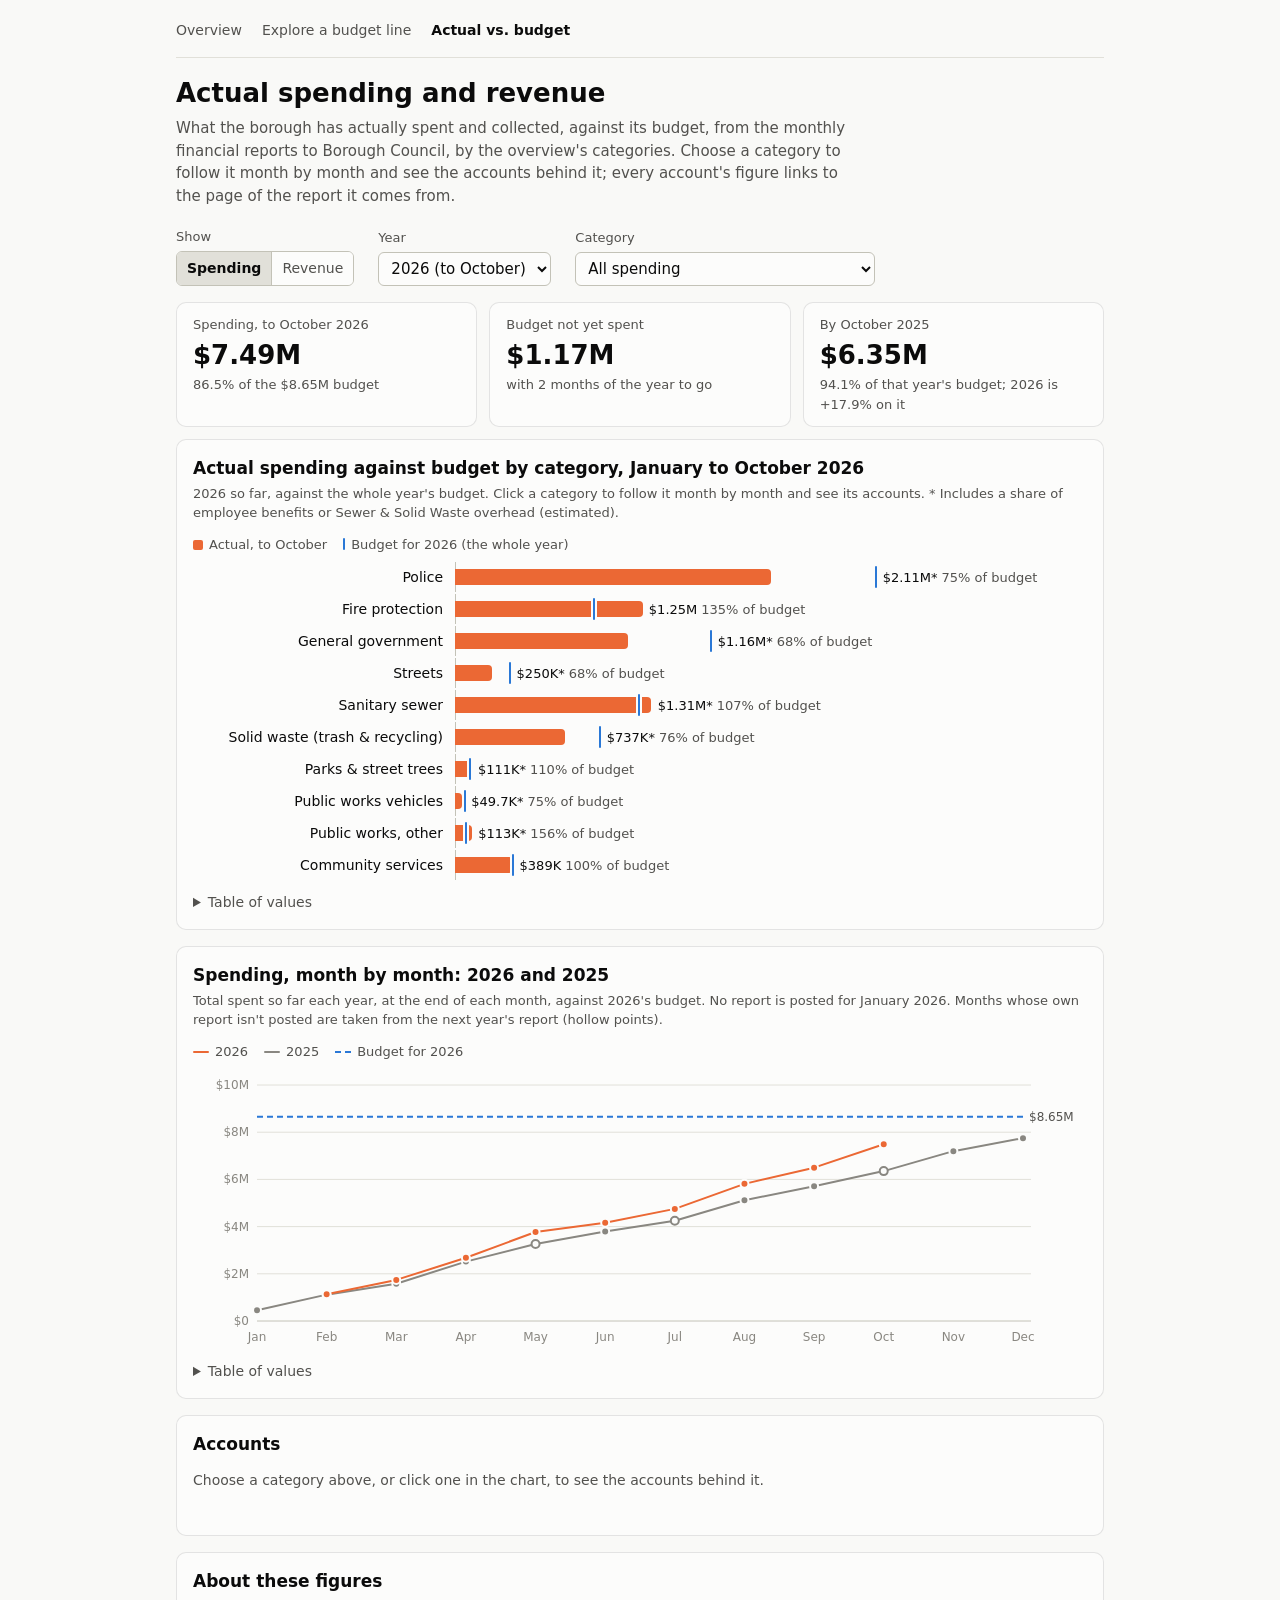
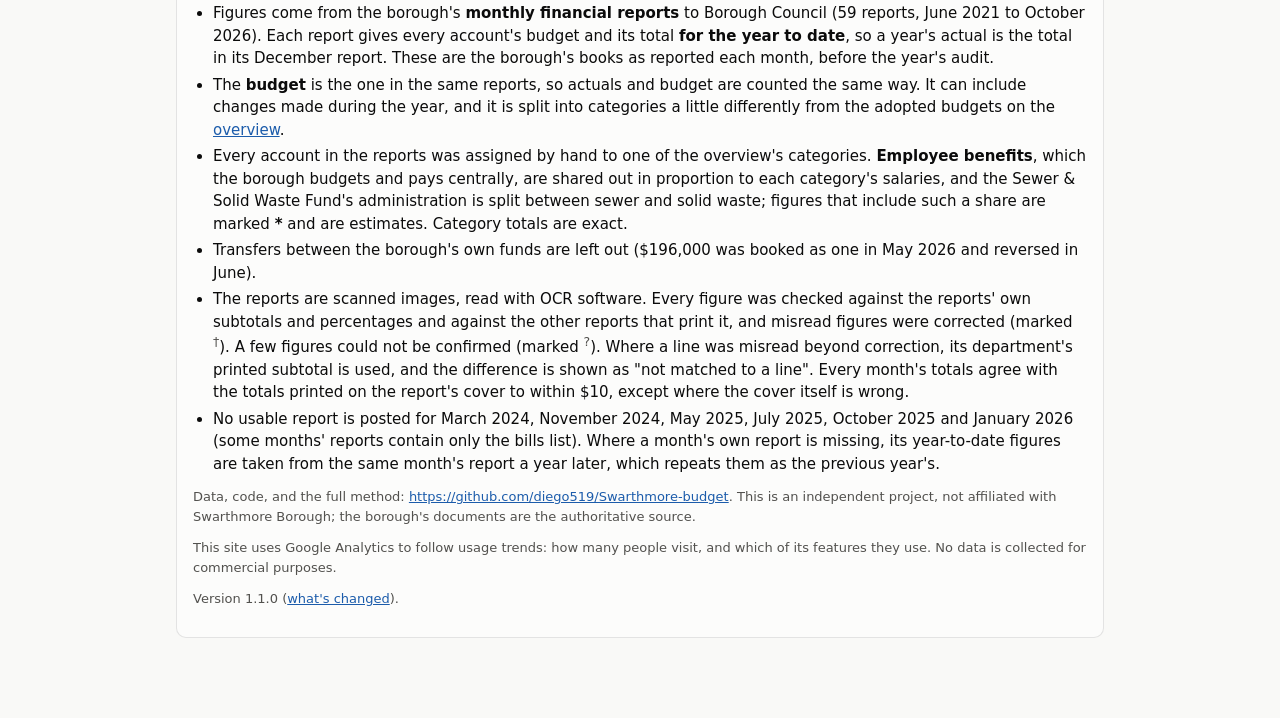
==== docs/actuals.html @ d093148f "Add the Actual vs. budget page and monthly actuals in the explorer - New page, docs/actuals.html: ac" ====
<!doctype html>
<html lang="en">
<head>
<meta charset="utf-8">
<meta name="viewport" content="width=device-width, initial-scale=1">
<title>Actual vs. budget · Swarthmore Borough budget</title>
<meta name="description" content="What Swarthmore Borough actually spent and collected against its budget, month by month, from its monthly financial reports.">
<!-- Generated by scripts/build_site.py; edit scripts/templates/ and rebuild. -->
<script>
if (location.protocol === "https:") {
  window.dataLayer = window.dataLayer || [];
  window.gtag = function () { dataLayer.push(arguments); };
  gtag("js", new Date());
  gtag("config", "G-597GBN3XND");
  const tag = document.createElement("script");
  tag.async = true;
  tag.src = "https://www.googletagmanager.com/gtag/js?id=G-597GBN3XND";
  document.head.appendChild(tag);
}
</script>
<style>
/* Shared by every page of the site; inlined by scripts/build_site.py. */
:root {
  color-scheme: light;
  --page: #f9f9f7;
  --surface: #fcfcfb;
  --text-1: #0b0b0b;
  --text-2: #52514e;
  --muted: #898781;
  --grid: #e1e0d9;
  --axis: #c3c2b7;
  --border: rgba(11, 11, 11, 0.10);
  /* Categorical slots, in fixed order (validated: adjacent CVD and contrast). */
  --cat-1: #2a78d6;
  --cat-2: #eb6834;
  --cat-3: #1baf7a;
  --cat-4: #eda100;
  --cat-5: #e87ba4;
  --cat-6: #008300;
  --series-1: var(--cat-1);  /* budget; increases */
  --series-2: var(--cat-2);  /* actual, from the monthly reports */
  --series-3: var(--cat-3);  /* the borough's estimated actual */
  --negative: #e34948;       /* decreases */
  --link: #1c5cab;
  --font: system-ui, -apple-system, "Segoe UI", sans-serif;
}
@media (prefers-color-scheme: dark) {
  :root {
    color-scheme: dark;
    --page: #0d0d0d;
    --surface: #1a1a19;
    --text-1: #f0efec;
    --text-2: #c3c2b7;
    --muted: #898781;
    --grid: #2c2c2a;
    --axis: #383835;
    --border: rgba(255, 255, 255, 0.10);
    --cat-1: #3987e5;
    --cat-2: #d95926;
    --cat-3: #199e70;
    --cat-4: #c98500;
    --cat-5: #d55181;
    --cat-6: #0ca30c;
    --negative: #e66767;
    --link: #86b6ef;
  }
}
* { box-sizing: border-box; }
[hidden] { display: none !important; }
body { margin: 0; background: var(--page); color: var(--text-1); font: 15px/1.5 var(--font); }
main { max-width: 960px; margin: 0 auto; padding: 16px 16px 64px; }
h1 { font-size: 26px; font-weight: 600; margin: 0 0 4px; }
h2 { font-size: 17px; font-weight: 600; margin: 0; }
p { margin: 0 0 12px; }
a { color: var(--link); }
.lede { color: var(--text-2); max-width: 680px; }
.small { font-size: 13px; color: var(--text-2); }

/* Site navigation */
.site-nav { display: flex; gap: 20px; font-size: 14px; padding: 4px 0 16px; border-bottom: 1px solid var(--grid); margin-bottom: 16px; }
.site-nav a { color: var(--text-2); text-decoration: none; }
.site-nav a:hover { color: var(--text-1); }
.site-nav a[aria-current="page"] { color: var(--text-1); font-weight: 600; }

/* Controls: one row above everything they scope. */
.controls { display: flex; flex-wrap: wrap; gap: 12px 24px; align-items: end; margin: 20px 0 16px; }
.control { display: flex; flex-direction: column; gap: 4px; }
.control > .label { font-size: 13px; color: var(--text-2); }
.control .inline { display: flex; gap: 8px; align-items: center; font-size: 14px; color: var(--text-2); }
select { font: inherit; color: var(--text-1); background: var(--surface); border: 1px solid var(--axis);
         border-radius: 6px; padding: 6px 8px; max-width: 100%; }
select.wide { min-width: 300px; }
.segmented { display: inline-flex; border: 1px solid var(--axis); border-radius: 6px; overflow: hidden; }
.segmented button { font: inherit; font-size: 14px; color: var(--text-2); background: var(--surface);
                    border: 0; padding: 6px 10px; cursor: pointer; }
.segmented button + button { border-left: 1px solid var(--axis); }
.segmented button[aria-pressed="true"] { color: var(--text-1); background: var(--grid); font-weight: 600; }
.segmented button:disabled { color: var(--muted); cursor: not-allowed; }
button:focus-visible, select:focus-visible, svg:focus-visible, a:focus-visible, summary:focus-visible,
[tabindex]:focus-visible { outline: 2px solid var(--series-1); outline-offset: 2px; }

.card { background: var(--surface); border: 1px solid var(--border); border-radius: 10px; padding: 16px; margin-bottom: 16px; }
.card-head { margin-bottom: 12px; }
.card-head .sub { font-size: 13px; color: var(--text-2); margin-top: 2px; }

/* Stat tiles */
.tiles { display: grid; grid-template-columns: repeat(auto-fit, minmax(190px, 1fr)); gap: 12px; margin-bottom: 12px; }
.tile { background: var(--surface); border: 1px solid var(--border); border-radius: 10px; padding: 12px 16px; }
.tile .label { font-size: 13px; color: var(--text-2); }
.tile .value { font-size: 26px; font-weight: 600; margin-top: 2px; }
.tile .delta { font-size: 13px; color: var(--text-2); }

/* Charts */
figure { margin: 0; position: relative; }
figcaption { display: flex; flex-wrap: wrap; justify-content: space-between; gap: 4px 16px; margin-bottom: 8px; }
.legend { display: flex; flex-wrap: wrap; gap: 4px 16px; font-size: 13px; color: var(--text-2); align-items: center; }
.legend a { color: inherit; text-decoration: none; }
.legend a:hover { color: var(--text-1); text-decoration: underline; }
.legend .key { display: inline-block; width: 16px; height: 2px; border-radius: 1px; vertical-align: middle; margin-right: 6px; }
.legend .swatch { display: inline-block; width: 10px; height: 10px; border-radius: 2px; vertical-align: -1px; margin-right: 6px; }
.plot { width: 100%; }
svg { display: block; overflow: visible; }
svg text { font: 12px var(--font); fill: var(--muted); font-variant-numeric: tabular-nums; }
svg .label-strong { fill: var(--text-1); font-weight: 600; }
svg .label-2 { fill: var(--text-2); }
.tooltip { position: absolute; pointer-events: none; background: var(--surface); color: var(--text-1);
           border: 1px solid var(--border); border-radius: 8px; padding: 8px 10px; font-size: 13px;
           box-shadow: 0 4px 16px rgba(0, 0, 0, 0.12); min-width: 180px; max-width: 300px; z-index: 2; }
.tooltip[hidden] { display: none; }
.tooltip .tt-title { color: var(--text-2); margin-bottom: 4px; }
.tooltip .tt-row { display: flex; align-items: baseline; gap: 6px; }
.tooltip .tt-row strong { font-weight: 600; font-variant-numeric: tabular-nums; }
.tooltip .tt-row span.name { color: var(--text-2); }
.tooltip .key { display: inline-block; width: 12px; height: 2px; border-radius: 1px; flex: none; position: relative; top: -3px; }
.tooltip .tt-note { color: var(--text-2); font-size: 12px; margin-top: 4px; }
.tooltip .tt-total { border-top: 1px solid var(--grid); margin-top: 4px; padding-top: 4px; }

/* Ranked horizontal bars (HTML) */
.bars { display: grid; grid-template-columns: minmax(120px, 250px) 1fr; gap: 2px 12px; align-items: center; position: relative; }
.bars .name { font-size: 14px; text-align: right; overflow: hidden; text-overflow: ellipsis; white-space: nowrap; }
.bars .name a { color: var(--text-1); text-decoration: none; }
.bars .name a:hover { text-decoration: underline; }
.bars .track { position: relative; height: 30px; border-radius: 4px; }
.bars .track:hover, .bars .track:focus-visible { background: var(--grid); }
.bars .zero { position: absolute; top: 0; bottom: 0; width: 1px; background: var(--axis); }
.bars .bar { position: absolute; top: 7px; height: 16px; }
.bars .bar.up { background: var(--series-1); border-radius: 0 4px 4px 0; }
.bars .bar.down { background: var(--negative); border-radius: 4px 0 0 4px; }
.bars .val { position: absolute; top: 6px; font-size: 13px; white-space: nowrap; color: var(--text-1); font-variant-numeric: tabular-nums; }
.bars .val .pct { color: var(--text-2); margin-left: 4px; }
.bars .total-name { font-weight: 600; }
.bars .rule { grid-column: 1 / -1; border-top: 1px solid var(--grid); margin: 4px 0; }
@media (max-width: 600px) { .bars { grid-template-columns: minmax(90px, 38%) 1fr; gap: 2px 8px; } .bars .name { font-size: 13px; } }

/* Tables */
details { margin-top: 12px; }
summary { cursor: pointer; color: var(--text-2); font-size: 14px; }
.table-wrap { overflow-x: auto; }
table { border-collapse: collapse; width: 100%; margin-top: 8px; font-size: 14px; }
th, td { padding: 6px 8px; border-bottom: 1px solid var(--grid); text-align: right; white-space: nowrap; }
th:first-child, td:first-child { text-align: left; }
th { font-weight: 600; color: var(--text-2); font-size: 13px; }
td { font-variant-numeric: tabular-nums; }
td a { color: inherit; text-decoration: underline dotted var(--muted); text-underline-offset: 3px; }
td a:hover { color: var(--link); }
tr.total td { font-weight: 600; }
sup { color: var(--text-2); }
.footnotes { font-size: 13px; color: var(--text-2); margin-top: 8px; }
.footnotes p { margin: 0 0 4px; }

.about h2 { margin-bottom: 8px; }
.about ul { padding-left: 20px; margin: 0 0 12px; }
.about li { margin-bottom: 4px; }

.bars .bar.actual { background: var(--series-2); border-radius: 0 4px 4px 0; }
.bars .budget-mark { position: absolute; top: 4px; height: 22px; width: 2px; margin-left: -1px; border-radius: 1px; background: var(--series-1); box-shadow: 0 0 0 2px var(--surface); }
.bars .name a.selected { font-weight: 600; }
.bars .track.selected { background: var(--grid); }
.legend .tick { display: inline-block; width: 2px; height: 12px; border-radius: 1px; vertical-align: -1px; margin-right: 6px; background: var(--series-1); }
.legend .dash { display: inline-block; width: 16px; height: 0; border-top: 2px dashed var(--series-1); vertical-align: middle; margin-right: 6px; }
td .ledger { color: var(--muted); font-size: 12px; margin-left: 6px; }
td.wrap { white-space: normal; }
.prompt { color: var(--text-2); font-size: 14px; }
</style>
</head>
<body>
<main>
  <nav class="site-nav" aria-label="Pages">
    <a href="index.html" data-keep-dollars>Overview</a>
    <a href="explorer.html" data-keep-dollars>Explore a budget line</a>
    <a href="actuals.html" aria-current="page">Actual vs. budget</a>
  </nav>
  <header>
    <h1>Actual spending and revenue</h1>
    <p class="lede">What the borough has actually spent and collected, against its budget, from the monthly financial
      reports to Borough Council, by the overview's categories. Choose a category to follow it month by month and see
      the accounts behind it; every account's figure links to the page of the report it comes from.</p>
  </header>

  <div class="controls" role="group" aria-label="Page options">
    <div class="control">
      <span class="label" id="view-label">Show</span>
      <div class="segmented" role="group" aria-labelledby="view-label" id="view-toggle">
        <button type="button" data-value="spending">Spending</button>
        <button type="button" data-value="revenue">Revenue</button>
      </div>
    </div>
    <label class="control">
      <span class="label">Year</span>
      <select id="year-select"></select>
    </label>
    <label class="control">
      <span class="label">Category</span>
      <select id="category-select" class="wide"></select>
    </label>
  </div>

  <section class="tiles" id="tiles" aria-live="polite"></section>

  <section class="card">
    <div class="card-head">
      <h2 id="cat-title"></h2>
      <div class="sub" id="cat-sub"></div>
    </div>
    <figure id="category-chart">
      <figcaption>
        <span class="legend">
          <span><span class="swatch" style="background: var(--series-2)"></span><span id="actual-legend">Actual</span></span>
          <span><span class="tick"></span><span id="budget-legend">Budget</span></span>
        </span>
      </figcaption>
      <div class="bars" id="cat-bars"></div>
      <div class="tooltip" hidden></div>
    </figure>
    <details>
      <summary>Table of values</summary>
      <div class="table-wrap"><table id="category-table"></table></div>
      <div class="footnotes" id="category-notes"></div>
    </details>
  </section>

  <section class="card">
    <div class="card-head">
      <h2 id="pace-title"></h2>
      <div class="sub" id="pace-sub"></div>
    </div>
    <figure id="pace-chart">
      <figcaption>
        <span class="legend" id="pace-legend"></span>
      </figcaption>
      <div class="plot"></div>
      <div class="tooltip" hidden></div>
    </figure>
    <details>
      <summary>Table of values</summary>
      <div class="table-wrap"><table id="pace-table"></table></div>
    </details>
  </section>

  <section class="card">
    <div class="card-head">
      <h2 id="acct-title"></h2>
      <div class="sub" id="acct-sub"></div>
    </div>
    <p class="prompt" id="acct-prompt" hidden>Choose a category above, or click one in the chart, to see the accounts
      behind it.</p>
    <div class="table-wrap"><table id="accounts-table"></table></div>
    <div class="footnotes" id="acct-notes"></div>
  </section>

  <section class="card about">
    <h2>About these figures</h2>
    <ul>
      <li>Figures come from the borough's <strong>monthly financial reports</strong> to Borough Council (59 reports, June 2021 to October 2026).
        Each report gives every account's budget and its total <strong>for the year to date</strong>, so a year's
        actual is the total in its December report. These are the borough's books as reported each month, before the
        year's audit.</li>
      <li>The <strong>budget</strong> is the one in the same reports, so actuals and budget are counted the same way. It
        can include changes made during the year, and it is split into categories a little differently from the adopted
        budgets on the <a href="index.html" data-keep-dollars>overview</a>.</li>
      <li>Every account in the reports was assigned by hand to one of the overview's categories. <strong>Employee
        benefits</strong>, which the borough budgets and pays centrally, are shared out in proportion to each category's
        salaries, and the Sewer &amp; Solid Waste Fund's administration is split between sewer and solid waste; figures
        that include such a share are marked <strong>*</strong> and are estimates. Category totals are exact.</li>
      <li>Transfers between the borough's own funds are left out ($196,000 was booked as one in May 2026 and reversed
        in June).</li>
      <li>The reports are scanned images, read with OCR software. Every figure was checked against the reports' own
        subtotals and percentages and against the other reports that print it, and misread figures were corrected
        (marked <sup>†</sup>). A few figures could not be confirmed (marked <sup>?</sup>). Where a line was misread
        beyond correction, its department's printed subtotal is used, and the difference is shown as "not matched to a
        line". Every month's totals agree with the totals printed on the report's cover to within $10, except where the
        cover itself is wrong.</li>
      <li>No usable report is posted for March 2024, November 2024, May 2025, July 2025, October 2025 and January 2026 (some months' reports contain only the bills list). Where a month's own report is missing, its year-to-date figures are taken from the same month's report a year later, which repeats them as the previous year's.</li>
    </ul>
    <p class="small">Data, code, and the full method: <a href="https://github.com/diego519/Swarthmore-budget">https://github.com/diego519/Swarthmore-budget</a>. This is an independent
      project, not affiliated with Swarthmore Borough; the borough's documents are the authoritative source.</p>
    <p class="small">This site uses Google Analytics to follow usage trends: how many people visit, and which of its features they use. No data is collected for commercial purposes.</p>
    <p class="small">Version 1.1.0 (<a href="https://github.com/diego519/Swarthmore-budget/blob/main/CHANGELOG.md">what's changed</a>).</p>
  </section>
</main>

<script id="budget-data" type="application/json">{"cpi":{"index":{"2016":240.007,"2017":245.12,"2018":251.107,"2019":255.657,"2020":258.811,"2021":270.97,"2022":292.655,"2023":304.702,"2024":313.689,"2025":321.943,"2026":332.769},"latest_month":10,"partial":{"2025":11,"2026":10},"ref_year":2026,"series":"CUUR0000SA0","unpublished":[{"month":10,"note":"Data unavailable due to the 2025 lapse in appropriations","year":2025}]},"docs":{"2081":{"title":"2022-05 Monthly Financial Report","url":"https://www.swarthmorepa.org/DocumentCenter/View/2081"},"2096":{"title":"2022-06 Monthly Financial Report","url":"https://www.swarthmorepa.org/DocumentCenter/View/2096"},"2133":{"title":"2021-06 Monthly Financial Report","url":"https://www.swarthmorepa.org/DocumentCenter/View/2133"},"2134":{"title":"2021-07 Monthly Financial Report","url":"https://www.swarthmorepa.org/DocumentCenter/View/2134"},"2135":{"title":"2021-08 Monthly Financial Report","url":"https://www.swarthmorepa.org/DocumentCenter/View/2135"},"2136":{"title":"2021-09 Monthly Financial Report","url":"https://www.swarthmorepa.org/DocumentCenter/View/2136"},"2137":{"title":"2021-10 Monthly Financial Report","url":"https://www.swarthmorepa.org/DocumentCenter/View/2137"},"2138":{"title":"2021-11 Monthly Financial Report","url":"https://www.swarthmorepa.org/DocumentCenter/View/2138"},"2139":{"title":"2021-12 Monthly Financial Report","url":"https://www.swarthmorepa.org/DocumentCenter/View/2139"},"2140":{"title":"2022-01 Monthly Financial Report","url":"https://www.swarthmorepa.org/DocumentCenter/View/2140"},"2141":{"title":"2022-02 Monthly Financial Report","url":"https://www.swarthmorepa.org/DocumentCenter/View/2141"},"2142":{"title":"2022-03 Monthly Financial Report","url":"https://www.swarthmorepa.org/DocumentCenter/View/2142"},"2143":{"title":"2022-04 Monthly Financial Report","url":"https://www.swarthmorepa.org/DocumentCenter/View/2143"},"2151":{"title":"2022-07 Monthly Financial Report","url":"https://www.swarthmorepa.org/DocumentCenter/View/2151"},"2195":{"title":"2022-08 Monthly Financial Report","url":"https://www.swarthmorepa.org/DocumentCenter/View/2195"},"2226":{"title":"2022-09 Monthly Financial Report","url":"https://www.swarthmorepa.org/DocumentCenter/View/2226"},"2245":{"title":"2022-10 Monthly Financial Report","url":"https://www.swarthmorepa.org/DocumentCenter/View/2245"},"2262":{"title":"2022-11 Monthly Financial Report","url":"https://www.swarthmorepa.org/DocumentCenter/View/2262"},"2364":{"title":"2022-12 Monthly Financial Report","url":"https://www.swarthmorepa.org/DocumentCenter/View/2364"},"2398":{"title":"2023-01 Monthly Financial Report","url":"https://www.swarthmorepa.org/DocumentCenter/View/2398"},"2423":{"title":"2023-02 Monthly Financial Report","url":"https://www.swarthmorepa.org/DocumentCenter/View/2423"},"2468":{"title":"2023-03 Monthly Financial Report","url":"https://www.swarthmorepa.org/DocumentCenter/View/2468"},"2492":{"title":"2023-04 Monthly Financial Report","url":"https://www.swarthmorepa.org/DocumentCenter/View/2492"},"2514":{"title":"2023-05 Monthly Financial Report","url":"https://www.swarthmorepa.org/DocumentCenter/View/2514"},"2529":{"title":"2023-06 Monthly Financial Report","url":"https://www.swarthmorepa.org/DocumentCenter/View/2529"},"2542":{"title":"2023-07 Monthly Financial Report","url":"https://www.swarthmorepa.org/DocumentCenter/View/2542"},"2591":{"title":"2023-08 Monthly Financial Report","url":"https://www.swarthmorepa.org/DocumentCenter/View/2591"},"2629":{"title":"2023-09 Monthly Financial Report","url":"https://www.swarthmorepa.org/DocumentCenter/View/2629"},"2642":{"title":"2023-10 Monthly Financial Report","url":"https://www.swarthmorepa.org/DocumentCenter/View/2642"},"2671":{"title":"2023-11 Monthly Financial Report","url":"https://www.swarthmorepa.org/DocumentCenter/View/2671"},"2738":{"title":"2023-12 Monthly Financial Report","url":"https://www.swarthmorepa.org/DocumentCenter/View/2738"},"2779":{"title":"2024-01 Monthly Financial Report","url":"https://www.swarthmorepa.org/DocumentCenter/View/2779"},"2816":{"title":"2024-02 Monthly Financial Report","url":"https://www.swarthmorepa.org/DocumentCenter/View/2816"},"2852":{"title":"2024-04 Monthly Financial Report","url":"https://www.swarthmorepa.org/DocumentCenter/View/2852"},"2872":{"title":"2024-05 Monthly Financial Report","url":"https://www.swarthmorepa.org/DocumentCenter/View/2872"},"2911":{"title":"2024-06 Monthly Financial Report","url":"https://www.swarthmorepa.org/DocumentCenter/View/2911"},"2926":{"title":"2024-07 Monthly Financial Report","url":"https://www.swarthmorepa.org/DocumentCenter/View/2926"},"2960":{"title":"2024-08 Monthly Financial Report","url":"https://www.swarthmorepa.org/DocumentCenter/View/2960"},"2990":{"title":"2024-09 Monthly Financial Report","url":"https://www.swarthmorepa.org/DocumentCenter/View/2990"},"3011":{"title":"2024-10 Monthly Financial Report","url":"https://www.swarthmorepa.org/DocumentCenter/View/3011"},"3114":{"title":"2024-12 Monthly Financial Report","url":"https://www.swarthmorepa.org/DocumentCenter/View/3114"},"3155":{"title":"2025-02 Monthly Financial Report","url":"https://www.swarthmorepa.org/DocumentCenter/View/3155"},"3206":{"title":"2025-01 Monthly Financial Report","url":"https://www.swarthmorepa.org/DocumentCenter/View/3206"},"3224":{"title":"2025-03 Monthly Financial Report","url":"https://www.swarthmorepa.org/DocumentCenter/View/3224"},"3239":{"title":"2025-04 Monthly Financial Report","url":"https://www.swarthmorepa.org/DocumentCenter/View/3239"},"3304":{"title":"2025-06 Monthly Financial Report","url":"https://www.swarthmorepa.org/DocumentCenter/View/3304"},"3343":{"title":"2025-08 Monthly Financial Report","url":"https://www.swarthmorepa.org/DocumentCenter/View/3343"},"3378":{"title":"2025-09 Monthly Financial Report","url":"https://www.swarthmorepa.org/DocumentCenter/View/3378"},"3442":{"title":"2025-11 Monthly Financial Report","url":"https://www.swarthmorepa.org/DocumentCenter/View/3442"},"3522":{"title":"2025-12 Monthly Financial Report","url":"https://www.swarthmorepa.org/DocumentCenter/View/3522"},"3610":{"title":"2026-02 Monthly Financial Report","url":"https://www.swarthmorepa.org/DocumentCenter/View/3610"},"3638":{"title":"2026-03 Monthly Financial Report","url":"https://www.swarthmorepa.org/DocumentCenter/View/3638"},"3651":{"title":"2026-04 Monthly Financial Report","url":"https://www.swarthmorepa.org/DocumentCenter/View/3651"},"3666":{"title":"2026-05 Monthly Financial Report","url":"https://www.swarthmorepa.org/DocumentCenter/View/3666"},"3718":{"title":"2026-06 Monthly Financial Report","url":"https://www.swarthmorepa.org/DocumentCenter/View/3718"},"3719":{"title":"2026-07 Monthly Financial Report","url":"https://www.swarthmorepa.org/DocumentCenter/View/3719"},"3744":{"title":"2026-08 Monthly Financial Report","url":"https://www.swarthmorepa.org/DocumentCenter/View/3744"},"3793":{"title":"2026-09 Monthly Financial Report","url":"https://www.swarthmorepa.org/DocumentCenter/View/3793"},"3814":{"title":"2026-10 Monthly Financial Report","url":"https://www.swarthmorepa.org/DocumentCenter/View/3814"}},"items":[],"monthly":{"accounts":{"2021":[["01-400-009","CODE ENFORCEMENT OFFICER","spending","gg",6000.0,390.0,"","2139",5],["01-400-020","ADMINISTRATIVE ASSISTANT","spending","gg",31621.0,32327.33,"","2139",5],["01-400-030","BOOKKEEPER","spending","gg",25671.0,25473.12,"","2139",5],["01-400-060","SALARY OF MANAGER/SECRETARY","spending","gg",82479.0,82694.67,"","2139",5],["01-400-090","OVERTIME","spending","gg",420.0,387.85,"","2139",5],["01-400-100","OFFICE SUPPLIES","spending","gg",2500.0,3588.48,"","2139",5],["01-400-101","POSTAGE","spending","gg",750.0,865.8,"","2139",5],["01-400-200","MEETING VIDEO","spending","gg",11700.0,19094.11,"","2139",5],["01-400-201","PROFESSIONAL DUES","spending","gg",1900.0,1479.0,"","2139",5],["01-400-202","CONFERENCE FEES/CONTINUING ED","spending","gg",500.0,810.0,"","2139",5],["01-400-210","LEGAL ADVERTISING","spending","gg",2000.0,598.5,"","2139",5],["01-400-238","CLOTHING AND UNIFORMS","spending","gg",2100.0,1210.58,"","2139",5],["01-400-280","AUDITING SERVICES","spending","gg",11715.0,11555.25,"","2139",5],["01-400-290","LEGAL SERVICES","spending","gg",21300.0,21300.0,"","2139",5],["01-400-291","SPECIAL LEGAL SERVICES","spending","gg",12000.0,4866.75,"","2139",5],["01-400-300","COMMUNICATION EXPENDITURES","spending","gg",11760.0,9595.7,"","2139",5],["01-400-400","OFFICE EQUIPMENT","spending","gg",3000.0,3848.57,"","2139",5],["01-401-020","SALARY OF TAX COLLECTOR","spending","gg",5109.0,5920.06,"","2139",5],["01-401-040","LOCAL SERVICES TAX EXPENSE","spending","gg",2500.0,3097.33,"","2139",5],["01-401-150","TAX COLLECTOR'S BOND/INS","spending","gg",975.0,998.53,"","2139",5],["01-401-200","GENERAL EXPENSE:TAX COLLECTOR","spending","gg",950.0,1345.7,"","2139",5],["01-402-000","BORO BLDG MAINTENANCE: WAGES","spending","gg",19000.0,27701.85,"","2139",5],["01-402-100","MUNICIPAL BLDG:MATERIALS AND S","spending","gg",4400.0,2981.0,"","2139",5],["01-402-110","MUNICIPAL BLDG:GAS","spending","gg",11600.0,6206.24,"","2139",5],["01-402-120","MUNICIPAL BLDG:ELECTRICITY","spending","gg",19440.0,12414.63,"","2139",5],["01-402-130","MUNICIPAL BLDG:WATER","spending","gg",6000.0,6207.41,"","2139",5],["01-402-400","PROPERTY MAINTENANCE","spending","gg",56000.0,33950.99,"","2139",5],["01-410-010","CHIEF","spending","police",126642.0,124944.91,"","2139",5],["01-410-020","SERGEANT","spending","police",95382.0,93814.4,"","2139",6],["01-410-021","RUTLEDGE BONUS","spending","police",23100.0,23100.0,"","2139",6],["01-410-040","PATROL OFFICER","spending","police",513424.0,574134.96,"","2139",6],["01-410-050","CLERK/CROSSING GUARDS","spending","police",13920.0,18963.86,"","2139",6],["01-410-051","ANIMAL CONTROL","spending","police",3000.0,2893.5,"","2139",6],["01-410-052","CLERK/METER ENFORCEMENT","spending","police",32809.0,33350.89,"","2139",6],["01-410-180","LONGEVITY PAY","spending","police",64693.0,65789.93,"","2139",6],["01-410-181","SHIFT DIFFERENTIAL","spending","police",44908.0,43441.2,"","2139",6],["01-410-182","FESTIVE HOLIDAY PAY","spending","police",25920.0,24268.6,"","2139",6],["01-410-183","OVERTIME","spending","police",110000.0,143013.08,"","2139",6],["01-410-184","OUTSIDE OVERTIME","spending","police",0.0,-1369.73,"","2139",6],["01-410-185","REIMBURSE OUTSIDE OVERTIME","spending","police",0.0,0.0,"","2139",6],["01-410-186","ON CALL TIME","spending","police",1500.0,794.41,"","2139",6],["01-410-188","COMMUNITY EXPENSES","spending","police",650.0,556.08,"","2139",6],["01-410-200","OFFICE MATERIALS AND SUPPLIES","spending","police",5500.0,5370.75,"","2139",6],["01-410-220","GENERAL EXPENDITURES","spending","police",14500.0,14705.58,"","2139",6],["01-410-221","CONTINUING EDUCATION","spending","police",1500.0,1461.85,"","2139",6],["01-410-222","PROF DUES/CONFERENCE FEES","spending","police",1495.0,675.0,"","2139",6],["01-410-230","EDUCATIONAL REIMBURSEMENT","spending","police",5000.0,395.0,"","2139",6],["01-410-238","UNIFORMS","spending","police",11300.0,11128.82,"","2139",6],["01-410-242","AMMUNITION/POLICE SUPPLIES","spending","police",5500.0,5199.46,"","2139",6],["01-410-251","VEHICLE OPERATION EXPENSE","spending","police",22750.0,32975.74,"","2139",6],["01-410-252","PAYMENT TO CAPITAL","spending","police",27000.0,27000.0,"","2139",6],["01-410-320","COMMUNICATIONS EXPENSE","spending","police",16500.0,25810.0,"","2139",6],["01-410-371","METER MAINTENANCE WAGES","spending","police",0.0,0.0,"","2139",6],["01-410-373","HEADQUARTERS EXPENSE","spending","police",1650.0,1744.71,"","2139",6],["01-410-374","SPECIAL LEGAL FEES","spending","police",0.0,3500.0,"","2139",6],["01-411-000","FIRE RELIEF","spending","fire",0.0,0.0,"","2139",6],["01-413-140","HYDRANT RENTAL","spending","fire",25250.0,24515.28,"","2139",6],["01-413-200","CONTRIBUTION TO SF&PA","spending","fire",300000.0,300000.0,"","2139",6],["01-413-471","DEBT PRINCIPAL DVRFA","spending","fire",19760.0,28380.0,"","2139",6],["01-413-472","DEBT INTEREST DVRFA","spending","fire",2894.0,1367.12,"","2139",6],["01-414-100","CODE INSPECTOR","spending","gg",6000.0,6941.06,"","2139",7],["01-414-110","DRAINAGE PLAN REVIEW","spending","gg",6000.0,5090.25,"","2139",7],["01-414-120","CONTRACTED BUILDING INSPECTION","spending","gg",25000.0,23508.1,"","2139",7],["01-414-150","MISCELLANEOUS ENGINEERING","spending","gg",0.0,3765.5,"","2139",7],["01-414-200","EXPENSES FOR ZHB","spending","gg",2000.0,995.0,"","2139",7],["01-414-220","PLANNING AND ZONING/GEN EXPENS","spending","gg",1000.0,880.0,"","2139",7],["01-414-290","ZONING LEGAL SERVICES","spending","gg",5000.0,7320.0,"","2139",7],["01-421-100","HEALTH OFFICER","spending","gg",2000.0,1700.0,"","2139",7],["01-430-120","HIGHWAY DEPT ADMIN DUTIES","spending","pw_other",9000.0,9411.92,"","2139",7],["01-430-121","BEEPER PAY","spending","pw_other",1300.0,1300.0,"","2139",7],["01-430-172","HIGHWAY DEPT VACATION","spending","pw_other",12250.0,13288.8,"","2139",7],["01-430-176","HIGHWAY DEPT PERSONAL/COMP T","spending","pw_other",2000.0,1809.62,"","2139",7],["01-430-177","HIGHWAY DEPT SICK LEAVE","spending","pw_other",9000.0,10364.29,"","2139",7],["01-430-179","HIGHWAY DEPT HOLIDAY","spending","pw_other",6500.0,8493.24,"","2139",7],["01-430-180","HIGHWAY DEPT LONGEVITY","spending","pw_other",7500.0,4892.64,"","2139",7],["01-430-990","AGILITY","spending","pw_other",1000.0,368.03,"","2139",7],["01-431-100","STREET CLEANING WAGES","spending","streets",10000.0,9809.43,"","2139",7],["01-432-100","SNOW REMOVAL WAGES","spending","streets",13000.0,10828.1,"","2139",7],["01-433-110","STREET SIGNS/MARKINGS WAGES","spending","streets",11400.0,12820.33,"","2139",7],["01-434-000","STREET LIGHT POWER","spending","streets",0.0,22409.25,"","2139",7],["01-434-100","STREET LIGHT MAINTENANCE","spending","streets",17500.0,19930.24,"","2139",7],["01-435-100","TOWN CENTER MAINTENANCE WAG","spending","streets",15000.0,14752.56,"","2139",8],["01-435-105","METER MAINT WAGES","spending","streets",9000.0,8072.16,"","2139",8],["01-435-110","METER EXPENSES","spending","streets",3000.0,3548.73,"","2139",8],["01-436-100","STORM SEWERS WAGES","spending","streets",9000.0,8780.99,"","2139",8],["01-437-250","VEHICLE REPAIR","spending","pw_vehicles",0.0,0.0,"","2139",8],["01-438-120","STREET REPAIRS WAGES","spending","streets",5000.0,4290.9,"","2139",8],["01-438-220","STREET REPAIRS","spending","streets",0.0,0.0,"","2139",8],["01-439-000","ANNUAL STREET PAVING CONTRACT","spending","streets",0.0,7029.12,"","2139",8],["01-450-500","SRA:CONTRIBUTION","spending","community",25000.0,25000.0,"","2139",8],["01-450-530","SENIOR SERVICES","spending","community",25000.0,25000.0,"","2139",8],["01-450-540","TOWN CENTER CONTRIBUTION","spending","community",26000.0,26000.0,"","2139",8],["01-454-100","MOWING:WAGES","spending","parks",10000.0,11423.87,"","2139",8],["01-454-110","PARK MAINT:WAGES","spending","parks",14000.0,17064.26,"","2139",8],["01-454-200","PARK MATERIALS AND SUPPLIES","spending","parks",1300.0,1837.94,"","2139",8],["01-454-260","PARK EQUIP MAINT/REPLACEMENT/R","spending","parks",3050.0,1944.31,"","2139",8],["01-454-270","PROFESSIONAL PARK MAINTENANCE","spending","parks",10000.0,9605.5,"","2139",8],["01-455-100","STREET TREES:WAGES","spending","parks",1000.0,6816.5,"","2139",8],["01-455-221","STREET TREE PLANTING","spending","parks",13500.0,14415.0,"","2139",8],["01-455-250","TREE EQIUIP: MAINT AND REPLACE","spending","parks",300.0,0.0,"","2139",8],["01-455-451","STREET TREE MAINTENANCE AND RE","spending","parks",35500.0,43200.5,"","2139",8],["01-456-000","CONT TO SWARTHMORE LIBRARY","spending","community",194700.0,194700.0,"","2139",9],["01-471-000","PRINCIPAL PAYMENT","spending","gg",0.0,0.0,"","2139",9],["01-472-000","INTEREST PAYMENT","spending","gg",0.0,0.0,"","2139",9],["01-480-000","MISCELLANEOUS EXPENDITURES","spending","gg",2500.0,10376.85,"","2139",9],["01-480-100","FINANCE CHARGE","spending","gg",0.0,500.0,"","2139",9],["01-480-200","ZHB/SPECIAL EXCEPTION EXPENSE","spending","gg",0.0,0.0,"","2139",9],["01-480-401","SUBDIVISION/LAND DEVELOPMENT E","spending","gg",0.0,0.0,"","2139",9],["01-486-040","UNEMPLOYMENT INSURANCE","spending","payroll_benefits",5400.0,5347.44,"","2139",9],["01-486-203","PROP/CASUALTY/LIABILITY/AUTO","spending","gg",38700.0,35199.0,"","2139",9],["01-487-000","SOCIAL SECURITY TAXES","spending","payroll_benefits",108080.0,112059.21,"","2139",9],["01-487-020","DISABILITY & LIFE INSURANCE","spending","payroll_benefits",21120.0,17219.88,"","2139",9],["01-487-021","SHORT TERM DISABILITY PAYMENTS","spending","payroll_benefits",0.0,-4947.36,"","2139",9],["01-487-040","HEALTH INSURANCE","spending","payroll_benefits",357475.0,318717.49,"","2139",9],["01-487-070","WORKER'S COMPENSATION","spending","payroll_benefits",63000.0,48639.4,"","2139",9],["01-487-071","WORKERS COMP REIMBURSEMENTS","spending","payroll_benefits",0.0,0.0,"","2139",9],["01-487-156","HSA","spending","payroll_benefits",0.0,0.0,"","2139",9],["01-487-157","POST-RETIREMENT HEALTH BENEFIT","spending","payroll_benefits",49000.0,49000.0,"","2139",9],["01-487-158","CONTR. TO 457(b) PLAN","spending","payroll_benefits",5160.0,4835.7,"","2139",9],["01-492-000","INTERFUND TRANSFERS","spending","interfund",0.0,0.0,"","2139",9],["01-492-001","TFR TO HIGHWAY FUND","spending","interfund",0.0,0.0,"","2139",9],["01-492-280","CONTRIB TO GRANT FUNDING","spending","gg",0.0,0.0,"","2139",9],["01-492-300","CONTRIBUTION TO CAPITAL","spending","gg",0.0,0.0,"","2139",9],["04-400-020","ADMINISTRATIVE ASSISTANT","spending","ssw_overhead",13552.0,13616.0,"","2139",12],["04-400-030","BOOKKEEPER","spending","ssw_overhead",11002.0,10916.93,"","2139",12],["04-400-060","SALARY OF MANAGER/SECRETARY","spending","ssw_overhead",35348.0,34849.25,"","2139",12],["04-400-090","OVERTIME","spending","ssw_overhead",180.0,229.65,"","2139",12],["04-400-280","AUDITING SERVICES","spending","ssw_overhead",4785.0,4719.75,"","2139",12],["04-400-290","LEGAL SERVICES","spending","ssw_overhead",8700.0,8700.0,"","2139",12],["04-401-020","SALARY OF TAX COLLECTOR","spending","ssw_overhead",5109.0,5364.46,"","2139",12],["04-401-150","TAX COLLECTOR'S BOND/INS","spending","ssw_overhead",975.0,998.54,"","2139",12],["04-401-200","GENERAL EXPENSE:TAX COLLECTOR","spending","ssw_overhead",950.0,1345.7,"","2139",12],["04-401-300","BILLING EXPENSES","spending","sewer",2000.0,2005.76,"","2139",12],["04-402-100","BDG MATERIALS & SUPPLIES","spending","pw_other",1100.0,745.27,"","2139",12],["04-402-110","MUNICIPAL BUILDING GAS","spending","pw_other",2900.0,1551.55,"","2139",12],["04-402-120","MUNICIPAL BUILDING ELECTRIC","spending","pw_other",4860.0,3103.68,"","2139",12],["04-402-130","MUNICIPAL BLDG WATER","spending","pw_other",1500.0,1551.86,"","2139",12],["04-421-000","SEWER:BOROUGH CREW WAGES","spending","sewer",11500.0,11516.95,"","2139",12],["04-421-060","BOROUGH CREW RECYCLING:WAGE","spending","solid_waste",8000.0,11637.63,"","2139",12],["04-421-150","RECYCLING COLLECTION","spending","solid_waste",76000.0,75999.96,"","2139",12],["04-421-155","RECYCLING DISPOSAL","spending","solid_waste",47228.0,36366.25,"","2139",12],["04-421-200","SEWER:MATERIAL & SUPPLIES","spending","sewer",500.0,610.77,"","2139",12],["04-421-220","PREV SEWER MAINT & ENGINEERING","spending","sewer",30000.0,36885.34,"","2139",12],["04-421-440","SEWER EQUIP MAINT & REPAIR","spending","sewer",1000.0,1568.95,"","2139",12],["04-422-300","SEWER:PLANT OPERATIONS","spending","sewer",949898.0,946217.0,"","2139",12],["04-425-000","REFUSE COLLECTION","spending","solid_waste",193846.0,193845.96,"","2139",12],["04-425-100","REFUSE DISPOSAL/DCSWA","spending","solid_waste",76500.0,75042.91,"","2139",12],["04-427-100","LEAF COLLECTION WAGES","spending","solid_waste",34000.0,23620.53,"","2139",13],["04-427-110","COMPOST DELIVERY:WAGES","spending","solid_waste",7000.0,6453.91,"","2139",13],["04-427-200","YARD WASTE RECYCLING WAGES","spending","solid_waste",6000.0,3677.27,"","2139",13],["04-427-300","YARD WASTE DISPOSAL","spending","solid_waste",19200.0,6475.0,"","2139",13],["04-427-350","YARD WASTE COLLECTION","spending","solid_waste",36750.0,36750.0,"","2139",13],["04-427-370","COLLECTOR MAINT:WAGES","spending","solid_waste",0.0,0.0,"","2139",13],["04-427-375","COLLECTOR OPERATING EXPENSE","spending","solid_waste",6000.0,3987.55,"","2139",13],["04-427-380","RENTALS","spending","solid_waste",0.0,0.0,"","2139",13],["04-427-381","COMPOSTING EXPENSE","spending","solid_waste",2750.0,6913.68,"","2139",13],["04-427-382","COMPOSTING/SITE MAINT. WAGES","spending","solid_waste",4500.0,4783.9,"","2139",13],["04-430-120","HIGHWAY DEPT ADMIN DUTIES","spending","ssw_overhead",9000.0,9426.19,"","2139",13],["04-430-121","BEEPER PAY","spending","ssw_overhead",1300.0,700.0,"","2139",13],["04-430-172","HIGHWAY DEPT VACATION","spending","ssw_overhead",12250.0,10387.23,"","2139",13],["04-430-176","HIGHWAY DEPT PERSONAL/COMP T","spending","ssw_overhead",2000.0,1444.64,"","2139",13],["04-430-177","HIGHWAY DEPT SICK LEAVE","spending","ssw_overhead",9000.0,7225.94,"","2139",13],["04-430-179","HIGHWAY DEPT HOLIDAY","spending","ssw_overhead",6500.0,5349.64,"","2139",13],["04-430-180","HIGHWAY DEPT LONGEVITY","spending","ssw_overhead",7500.0,4892.64,"","2139",13],["04-434-000","STREET LIGHT POWER","spending","streets",0.0,0.0,"","2139",13],["04-437-250","VEHICLE REPAIR","spending","pw_vehicles",15000.0,10106.57,"","2139",13],["04-438-250","FUEL EXPENSE","spending","pw_vehicles",7000.0,2875.85,"","2139",13],["04-438-251","VEHICLE MAINT: WAGES","spending","pw_vehicles",15500.0,17681.7,"","2139",13],["04-471-000","DVRFA PRINCIPAL","spending","sewer",5200.0,7740.0,"","2139",13],["04-472-000","DVRFA INTEREST","spending","sewer",3165.0,1209.96,"","2139",14],["04-480-000","MISCELLANEOUS EXPENDITURES","spending","ssw_overhead",0.0,0.0,"","2139",14],["04-486-040","UNEMPLOYMENT INSURANCE","spending","payroll_benefits",600.0,634.63,"","2139",14],["04-486-203","PROP/CASUALTY/LIABILITY/AUTO","spending","ssw_overhead",6300.0,10514.0,"","2139",14],["04-487-000","SOCIAL SECURITY TAXES","spending","payroll_benefits",12009.0,11982.67,"","2139",14],["04-487-020","DISABILITY & LIFE INSURANCE","spending","payroll_benefits",2880.0,2348.16,"","2139",14],["04-487-040","HEALTH INSURANCE","spending","payroll_benefits",63084.0,56244.31,"","2139",14],["04-487-050","MINIMUM MUNICIPAL OBLIGATION","spending","payroll_benefits",25889.0,25888.0,"","2139",14],["04-487-070","WORKER'S COMPENSATION","spending","payroll_benefits",7000.0,6011.6,"","2139",14],["04-492-280","TRANSFER TO CAPITAL","spending","ssw_overhead",41000.0,41000.0,"","2139",14],["05-430-260","SMALL TOOLS AND EQUIPMENT","spending","pw_other",1000.0,753.36,"c","2139",16],["05-430-990","AGILITY WAGES","spending","pw_other",0.0,0.0,"","2139",16],["05-431-100","BOROUGH STREET CLEANING WAGE","spending","streets",0.0,0.0,"","2139",16],["05-431-201","TOWN CENTER MAINTENANCE WAGE","spending","streets",0.0,0.0,"","2139",16],["05-431-300","CONTRACTED STREET SWEEPING","spending","streets",550.0,0.0,"","2139",16],["05-432-000","CONTRACTED SNOW REMOVAL","spending","streets",0.0,0.0,"","2139",16],["05-432-100","SNOW REMOVAL:WAGES","spending","streets",0.0,0.0,"","2139",16],["05-432-110","SNOW REMOVAL REIMBURSEMENT","spending","streets",0.0,0.0,"","2139",16],["05-432-200","SNOW REMOVAL:MAT & SUPPLIES","spending","streets",6000.0,6316.88,"","2139",16],["05-432-330","SNOW EQUIP MAINT:MAT & SUPPLIE","spending","streets",2000.0,1218.94,"","2139",16],["05-433-000","TRAFFIC SIGNAL MAINT & POWER","spending","streets",2500.0,1511.8,"","2139",16],["05-433-110","STREET SIGNS & MARKINGS:WAGES","spending","streets",0.0,0.0,"","2139",16],["05-433-200","STREET SIGNS & MARKINGS","spending","streets",2500.0,4735.88,"","2139",16],["05-433-300","ANNUAL STREET STRIPING","spending","streets",4500.0,7015.66,"","2139",16],["05-434-000","STREET LIGHT POWER","spending","streets",55000.0,32161.41,"","2139",16],["05-434-100","STREET LIGHT MAINTENANCE","spending","streets",0.0,1300.0,"","2139",16],["05-436-100","STORM SEWERS:WAGES","spending","streets",0.0,0.0,"","2139",16],["05-436-200","STORM SEWERS:MATERIALS AND SU","spending","streets",650.0,0.0,"","2139",16],["05-436-300","STORM SEWERS:ENGINEERING AND","spending","streets",6500.0,9809.5,"","2139",16],["05-437-250","REPAIRS OF TOOLS & MACHINERY","spending","pw_vehicles",0.0,0.0,"","2139",16],["05-438-120","STREET REPAIR:WAGES","spending","streets",0.0,0.0,"","2139",17],["05-438-220","STREET REPAIR:MAT & SUPPLIES","spending","streets",1000.0,284.8,"","2139",17],["05-439-000","ANNUAL STREET PAVING CONTRACT","spending","streets",107000.0,95197.1,"","2139",17],["05-439-313","ENGINEERING","spending","streets",8400.0,16941.5,"","2139",17],["05-480-000","MISCELLANEOUS EXPENDITURES","spending","streets",0.0,0.0,"","2139",17],["05-480-100","MISCELLANEOUS ENGINEERING","spending","streets",5000.0,921.75,"","2139",17],["09-487-050","MINIMUM MUNICIPAL OBLIGATION","spending","police",372591.0,372592.0,"","2139",19],["10-471-000","DEBT REPAYMENT PRINCIPAL","spending","gg",65040.0,92880.0,"","2139",21],["10-472-000","DEBT INTEREST","spending","gg",13252.0,5847.58,"","2139",21],["10-480-100","FINANCE CHARGE","spending","gg",0.0,0.0,"","2139",21],["01-300-010","CURRENT YEAR REAL ESTATE TAXE","revenue","property_taxes",1322350.0,1301056.71,"c","2139",2],["01-300-030","PRIOR YEAR REAL ESTATE TAXES","revenue","property_taxes",30000.0,26221.57,"","2139",2],["01-300-040","INTERIM REAL ESTATE TAXES","revenue","property_taxes",1000.0,505.12,"","2139",2],["01-301-030","PRIOR YEAR FIRE TAX","revenue","property_taxes",250.0,0.0,"","2139",2],["01-301-100","CURRENT YEAR FIRE TAX","revenue","property_taxes",373500.0,368902.49,"","2139",2],["01-301-400","INTERIM FIRE TAX","revenue","property_taxes",250.0,0.0,"","2139",2],["01-310-030","REAL ESTATE TRANSFER TAX","revenue","other_taxes",150000.0,277089.61,"","2139",2],["01-310-040","LST/LOCAL SERVICES TAX","revenue","other_taxes",110000.0,103940.39,"","2139",2],["01-320-020","BUILDING PERMITS","revenue","misc_revenue",147500.0,205728.5,"","2139",2],["01-320-021","CONTRACTOR'S LICENSE","revenue","misc_revenue",6500.0,9000.0,"","2139",2],["01-320-022","USE AND OCCUPANCY CERTIFICATE","revenue","misc_revenue",6500.0,11000.0,"","2139",2],["01-320-820","STREET OPENING","revenue","misc_revenue",3000.0,4900.0,"","2139",2],["01-330-010","MOTOR VEHICLE FINES","revenue","misc_revenue",40000.0,23878.57,"","2139",2],["01-330-020","VIOLATION OF ORDINANCES","revenue","misc_revenue",2500.0,1668.39,"","2139",2],["01-341-010","INTEREST","revenue","misc_revenue",5000.0,265.6,"","2139",2],["01-350-020","PUBLIC UTILITES REALTY TAX","revenue","intergovernmental",2500.0,2403.06,"","2139",2],["01-350-030","COUNTY AID","revenue","intergovernmental",8000.0,7965.0,"","2139",2],["01-350-041","D.A.R.E. GRANT","revenue","misc_revenue",0.0,0.0,"","2139",2],["01-354-170","Grant Income","revenue","misc_revenue",0.0,0.0,"","2139",3],["01-355-130","FOREIGN FIRE INS. PREMIUM TAX/","revenue","intergovernmental",0.0,0.0,"","2139",3],["01-360-030","PARKING METER REVENUE","revenue","misc_revenue",95000.0,31140.87,"","2139",3],["01-360-031","PARKING PERMITS","revenue","misc_revenue",20000.0,16256.85,"","2139",3],["01-360-050","POLICE SERVICES","revenue","misc_revenue",204005.0,201970.0,"","2139",3],["01-360-051","LIFE SAFETY SERVICES","revenue","misc_revenue",97420.0,99455.0,"","2139",3],["01-367-000","TREE COMMITTEE SALES","revenue","misc_revenue",9000.0,7222.5,"","2139",3],["01-367-100","CHARGE FOR TREE REMOVAL","revenue","misc_revenue",31000.0,29870.3,"","2139",3],["01-380-000","MISCELLLANEOUS REVENUE","revenue","misc_revenue",9500.0,12838.94,"","2139",3],["01-380-010","CABLE FRANCHISE FEES","revenue","misc_revenue",93000.0,92090.17,"","2139",3],["01-380-070","ACCIDENT REPORTS","revenue","misc_revenue",3000.0,1251.5,"","2139",3],["01-380-100","ZHB/SPECIAL EXCEPTION","revenue","misc_revenue",5000.0,10000.0,"","2139",3],["01-380-200","CONDITIONAL USE APPLICATION","revenue","misc_revenue",0.0,1000.0,"","2139",3],["01-380-300","PRIOR YEAR FOREIGN CASUALTY","revenue","misc_revenue",0.0,0.0,"","2139",3],["01-380-400","SUB/LAND DEVELOPMENT APP.FEE","revenue","misc_revenue",1000.0,2725.0,"","2139",3],["01-380-500","STORM WATER MGNT APP. FEE","revenue","misc_revenue",6000.0,3000.0,"","2139",3],["01-380-600","ARPA PAYBACK","revenue","misc_revenue",0.0,0.0,"","2139",3],["01-387-000","SUPPLEMENTAL CONTRIBUTION","revenue","misc_revenue",0.0,0.0,"","2139",3],["01-387-100","CONTRIBUTION FROM OTHER SOUR","revenue","misc_revenue",115000.0,129000.0,"","2139",3],["01-392-000","INTERFUND OPERATING TRANSFERS","revenue","interfund",0.0,0.0,"","2139",4],["01-393-000","PROCEEDS OF GENERAL LONG-TERM","revenue","financing",0.0,0.0,"","2139",4],["01-395-000","REFUND OF PRIOR YEAR EXPENSES","revenue","misc_revenue",0.0,0.0,"","2139",4],["04-341-010","INTEREST","revenue","misc_revenue",5000.0,255.17,"","2139",11],["04-360-011","CURRENT YEAR SOLID WASTE FEES","revenue","trash_fees",623500.0,615063.4,"","2139",11],["04-360-012","PRIOR YEAR SOLID WASTE FEES","revenue","trash_fees",5000.0,6225.55,"","2139",11],["04-360-081","CURRENT YEAR SEWER FEES","revenue","sewer_fees",1196079.0,1180326.59,"","2139",11],["04-360-082","PRIOR YEAR SEWER FEES","revenue","sewer_fees",6500.0,17621.3,"","2139",11],["04-380-000","MISCELLLANEOUS REVENUE","revenue","misc_revenue",0.0,0.0,"","2139",11],["04-380-020","SALE OF RECYCLABLES","revenue","misc_revenue",1000.0,1637.0,"","2139",11],["04-380-030","PERFORMANCE GRANT REVENUE","revenue","misc_revenue",8500.0,9113.6,"","2139",11],["04-380-040","LEAF MULCH SALES","revenue","misc_revenue",24500.0,25014.67,"","2139",11],["04-392-000","INTERFUND OPERATING TRANSFERS","revenue","interfund",0.0,0.0,"","2139",11],["05-341-010","INTEREST","revenue","misc_revenue",500.0,18.78,"","2139",15],["05-355-050","MOTOR VEHICLE FUEL TAXES","revenue","intergovernmental",154807.0,158481.83,"","2139",15],["05-380-000","MISCELLANEOUS REVENUE","revenue","misc_revenue",0.0,9187.75,"","2139",15],["05-392-000","INTERFUND OPERATING TRANSFERS","revenue","interfund",0.0,0.0,"","2139",15],["05-392-001","TFR FROM GENERAL FUND","revenue","interfund",0.0,0.0,"","2139",15],["09-300-010","CURRENT YEAR REAL ESTATE TAXES","revenue","property_taxes",339000.0,334136.55,"","2139",18],["09-300-030","PRIOR YEAR REAL ESTATE TAXES","revenue","property_taxes",3600.0,2894.9,"","2139",18],["09-300-040","INTERIM REAL ESTATE TAXES","revenue","property_taxes",125.0,30.04,"","2139",18],["09-355-120","FOREIGN CASUALTY INSURANCE TAX","revenue","intergovernmental",86700.0,81553.8,"","2139",18],["09-392-000","INTERFUND OPERATING TRANSFERS","revenue","intergovernmental",0.0,0.0,"","2139",18],["10-300-010","CURRENT YEAR REAL ESTATE TAXE","revenue","property_taxes",78000.0,76821.32,"","2139",20],["10-300-030","PRIOR YEAR REAL ESTATE TAXES","revenue","property_taxes",3400.0,1093.59,"","2139",20],["10-300-040","INTERIM REAL ESTATE TAXES","revenue","property_taxes",125.0,59.33,"","2139",20],["10-392-000","INTERFUND OPERATING TRANSFERS","revenue","interfund",0.0,0.0,"","2139",20]],"2022":[["01-400-009","CODE ENFORCEMENT OFFICER","spending","gg",6000.0,0.0,"","2364",5],["01-400-020","ADMINISTRATIVE ASSISTANT","spending","gg",33122.0,33127.12,"","2364",5],["01-400-030","BOOKKEEPER","spending","gg",26881.0,26928.2,"","2364",5],["01-400-060","SALARY OF MANAGER/SECRETARY","spending","gg",92614.0,102852.07,"","2364",5],["01-400-090","OVERTIME","spending","gg",420.0,592.72,"","2364",5],["01-400-100","OFFICE SUPPLIES","spending","gg",3000.0,3321.76,"","2364",5],["01-400-101","POSTAGE","spending","gg",750.0,1004.18,"","2364",5],["01-400-200","MEETING VIDEO","spending","gg",11700.0,29186.99,"","2364",5],["01-400-201","PROFESSIONAL DUES","spending","gg",1900.0,2349.0,"","2364",5],["01-400-202","CONFERENCE FEES/CONTINUING ED","spending","gg",500.0,975.18,"","2364",5],["01-400-210","LEGAL ADVERTISING","spending","gg",2000.0,1774.02,"","2364",5],["01-400-238","CLOTHING AND UNIFORMS","spending","gg",2100.0,2067.12,"","2364",5],["01-400-280","AUDITING SERVICES","spending","gg",11715.0,11839.25,"","2364",5],["01-400-290","LEGAL SERVICES","spending","gg",21300.0,21319.17,"","2364",5],["01-400-291","SPECIAL LEGAL SERVICES","spending","gg",12000.0,14486.0,"c","2364",5],["01-400-300","COMMUNICATION EXPENDITURES","spending","gg",11760.0,9839.05,"","2364",5],["01-400-400","OFFICE EQUIPMENT","spending","gg",3000.0,3996.69,"","2364",5],["01-401-020","SALARY OF TAX COLLECTOR","spending","gg",5351.0,5320.12,"","2364",5],["01-401-040","LOCAL SERVICES TAX EXPENSE","spending","gg",2500.0,4043.15,"","2364",5],["01-401-150","TAX COLLECTOR'S BOND/INS","spending","gg",1000.0,998.53,"","2364",5],["01-401-200","GENERAL EXPENSE:TAX COLLECTOR","spending","gg",1250.0,2176.13,"","2364",5],["01-402-000","BORO BLDG MAINTENANCE: WAGES","spending","gg",19000.0,29736.03,"","2364",5],["01-402-100","MUNICIPAL BLDG:MATERIALS AND S","spending","gg",4400.0,3320.09,"","2364",5],["01-402-110","MUNICIPAL BLDG:GAS","spending","gg",10000.0,12188.52,"","2364",5],["01-402-120","MUNICIPAL BLDG:ELECTRICITY","spending","gg",17040.0,13081.95,"","2364",5],["01-402-130","MUNICIPAL BLDG:WATER","spending","gg",6000.0,7385.71,"","2364",5],["01-402-400","PROPERTY MAINTENANCE","spending","gg",56000.0,44399.78,"","2364",5],["01-410-010","CHIEF","spending","police",131360.0,154003.8,"","2364",5],["01-410-020","SERGEANT","spending","police",197928.0,98966.4,"","2364",6],["01-410-021","RUTLEDGE BONUS","spending","police",23100.0,23100.0,"","2364",6],["01-410-040","PATROL OFFICER","spending","police",453393.0,584111.32,"","2364",6],["01-410-050","CLERK/CROSSING GUARDS","spending","police",14579.0,13884.8,"","2364",6],["01-410-051","ANIMAL CONTROL","spending","police",3000.0,4609.8,"","2364",6],["01-410-052","CLERK/METER ENFORCEMENT","spending","police",34353.0,29727.0,"","2364",6],["01-410-180","LONGEVITY PAY","spending","police",70616.0,70155.42,"","2364",6],["01-410-181","SHIFT DIFFERENTIAL","spending","police",44644.0,44967.43,"","2364",6],["01-410-182","FESTIVE HOLIDAY PAY","spending","police",26496.0,25174.4,"","2364",6],["01-410-183","OVERTIME","spending","police",110000.0,153006.22,"","2364",6],["01-410-184","OUTSIDE OVERTIME","spending","police",0.0,1192.16,"","2364",6],["01-410-185","REIMBURSE OUTSIDE OVERTIME","spending","police",0.0,-1445.0,"","2364",6],["01-410-186","ON CALL TIME","spending","police",1500.0,0.0,"","2364",6],["01-410-188","COMMUNITY EXPENSES","spending","police",2000.0,2869.29,"","2364",6],["01-410-200","OFFICE MATERIALS AND SUPPLIES","spending","police",5500.0,4684.37,"","2364",6],["01-410-220","GENERAL EXPENDITURES","spending","police",17510.0,17247.01,"","2364",6],["01-410-221","CONTINUING EDUCATION","spending","police",3000.0,3175.0,"","2364",6],["01-410-222","PROF DUES/CONFERENCE FEES","spending","police",1495.0,1490.0,"","2364",6],["01-410-230","EDUCATIONAL REIMBURSEMENT","spending","police",5000.0,9688.91,"","2364",6],["01-410-238","UNIFORMS","spending","police",11500.0,11043.85,"","2364",6],["01-410-242","AMMUNITION/POLICE SUPPLIES","spending","police",19000.0,18918.17,"","2364",6],["01-410-251","VEHICLE OPERATION EXPENSE","spending","police",23450.0,32980.07,"","2364",6],["01-410-252","PAYMENT TO CAPITAL","spending","police",37000.0,0.0,"","2364",6],["01-410-320","COMMUNICATIONS EXPENSE","spending","police",23500.0,26349.78,"","2364",6],["01-410-371","METER MAINTENANCE WAGES","spending","police",0.0,0.0,"","2364",6],["01-410-373","HEADQUARTERS EXPENSE","spending","police",1800.0,1764.54,"","2364",6],["01-410-374","SPECIAL LEGAL FEES","spending","police",0.0,0.0,"","2364",6],["01-411-000","FIRE RELIEF","spending","fire",0.0,0.0,"","2364",6],["01-413-140","HYDRANT RENTAL","spending","fire",25250.0,25449.49,"","2364",6],["01-413-200","CONTRIBUTION TO SF&PA","spending","fire",300000.0,300000.0,"","2364",6],["01-413-471","DEBT PRINCIPAL DVRFA","spending","fire",0.0,0.0,"","2364",6],["01-413-472","DEBT INTEREST DVRFA","spending","fire",2123.0,1809.75,"","2364",6],["01-414-100","CODE INSPECTOR","spending","gg",6000.0,4270.65,"","2364",7],["01-414-110","DRAINAGE PLAN REVIEW","spending","gg",6000.0,10119.0,"","2364",7],["01-414-120","CONTRACTED BUILDING INSPECTION","spending","gg",25000.0,30069.35,"","2364",7],["01-414-150","MISCELLANEOUS ENGINEERING","spending","gg",0.0,15000.0,"","2364",7],["01-414-200","EXPENSES FOR ZHB","spending","gg",4000.0,3621.13,"","2364",7],["01-414-220","PLANNING AND ZONING/GEN EXPENS","spending","gg",1000.0,2876.0,"c","2364",7],["01-414-290","ZONING LEGAL SERVICES","spending","gg",5000.0,3600.0,"","2364",7],["01-421-100","HEALTH OFFICER","spending","gg",0.0,0.0,"","2364",7],["01-430-120","HIGHWAY DEPT ADMIN DUTIES","spending","pw_other",9000.0,7227.74,"","2364",7],["01-430-121","BEEPER PAY","spending","pw_other",1300.0,1175.0,"","2364",7],["01-430-172","HIGHWAY DEPT VACATION","spending","pw_other",12250.0,8263.71,"","2364",7],["01-430-176","HIGHWAY DEPT PERSONAL/COMP T","spending","pw_other",2000.0,910.29,"","2364",7],["01-430-177","HIGHWAY DEPT SICK LEAVE","spending","pw_other",9000.0,6683.77,"","2364",7],["01-430-179","HIGHWAY DEPT HOLIDAY","spending","pw_other",6500.0,9753.36,"","2364",7],["01-430-180","HIGHWAY DEPT LONGEVITY","spending","pw_other",7500.0,11630.46,"","2364",7],["01-430-990","AGILITY","spending","pw_other",1000.0,161.55,"","2364",7],["01-431-100","STREET CLEANING WAGES","spending","streets",10000.0,4381.03,"","2364",7],["01-432-100","SNOW REMOVAL WAGES","spending","streets",13000.0,6308.39,"","2364",7],["01-433-110","STREET SIGNS/MARKINGS WAGES","spending","streets",11400.0,19427.94,"","2364",7],["01-434-000","STREET LIGHT POWER","spending","streets",55000.0,57216.17,"","2364",7],["01-434-100","STREET LIGHT MAINTENANCE","spending","streets",17500.0,20144.4,"","2364",7],["01-435-100","TOWN CENTER MAINTENANCE WAG","spending","streets",15000.0,22158.82,"","2364",8],["01-435-105","METER MAINT WAGES","spending","streets",9000.0,6306.1,"","2364",8],["01-435-110","METER EXPENSES","spending","streets",3000.0,3546.37,"","2364",8],["01-436-100","STORM SEWERS WAGES","spending","streets",9000.0,10650.92,"","2364",8],["01-437-250","VEHICLE REPAIR","spending","pw_vehicles",0.0,0.0,"","2364",8],["01-438-120","STREET REPAIRS WAGES","spending","streets",5000.0,1196.5,"","2364",8],["01-438-220","STREET REPAIRS","spending","streets",0.0,0.0,"","2364",8],["01-439-000","ANNUAL STREET PAVING CONTRACT","spending","streets",7965.0,0.0,"","2364",8],["01-450-500","SRA:CONTRIBUTION","spending","community",30000.0,30000.0,"","2364",8],["01-450-530","SENIOR SERVICES","spending","community",25000.0,25000.0,"","2364",8],["01-450-540","TOWN CENTER CONTRIBUTION","spending","community",41340.0,41340.0,"","2364",8],["01-454-100","MOWING:WAGES","spending","parks",10000.0,13504.78,"","2364",8],["01-454-110","PARK MAINT:WAGES","spending","parks",12500.0,15039.56,"","2364",8],["01-454-200","PARK MATERIALS AND SUPPLIES","spending","parks",1300.0,1079.63,"","2364",8],["01-454-260","PARK EQUIP MAINT/REPLACEMENT/R","spending","parks",3050.0,1161.37,"","2364",8],["01-454-270","PROFESSIONAL PARK MAINTENANCE","spending","parks",10000.0,0.0,"","2364",8],["01-455-100","STREET TREES:WAGES","spending","parks",2500.0,2501.66,"","2364",8],["01-455-221","STREET TREE PLANTING","spending","parks",13500.0,11405.0,"","2364",8],["01-455-250","TREE EQIUIP: MAINT AND REPLACE","spending","parks",300.0,0.0,"","2364",8],["01-455-451","STREET TREE MAINTENANCE AND RE","spending","parks",33000.0,21510.0,"","2364",8],["01-456-000","CONT TO SWARTHMORE LIBRARY","spending","community",200700.0,200700.0,"","2364",9],["01-471-000","PRINCIPAL PAYMENT","spending","gg",0.0,0.0,"","2364",9],["01-472-000","INTEREST PAYMENT","spending","gg",0.0,0.0,"","2364",9],["01-480-000","MISCELLANEOUS EXPENDITURES","spending","gg",5000.0,9113.92,"","2364",9],["01-480-100","FINANCE CHARGE","spending","gg",0.0,0.0,"","2364",9],["01-480-200","ZHB/SPECIAL EXCEPTION EXPENSE","spending","gg",0.0,0.0,"","2364",9],["01-480-401","SUBDIVISION/LAND DEVELOPMENT E","spending","gg",0.0,0.0,"","2364",9],["01-486-040","UNEMPLOYMENT INSURANCE","spending","payroll_benefits",5400.0,5385.75,"","2364",9],["01-486-203","PROP/CASUALTY/LIABILITY/AUTO","spending","gg",47300.0,41241.18,"","2364",9],["01-487-000","SOCIAL SECURITY TAXES","spending","payroll_benefits",113210.0,117475.15,"","2364",9],["01-487-020","DISABILITY & LIFE INSURANCE","spending","payroll_benefits",21120.0,16950.76,"","2364",9],["01-487-021","SHORT TERM DISABILITY PAYMENTS","spending","payroll_benefits",0.0,0.0,"","2364",9],["01-487-040","HEALTH INSURANCE","spending","payroll_benefits",365888.0,364221.93,"","2364",9],["01-487-070","WORKER'S COMPENSATION","spending","payroll_benefits",45000.0,45844.66,"","2364",9],["01-487-071","WORKERS COMP REIMBURSEMENTS","spending","payroll_benefits",0.0,0.0,"","2364",9],["01-487-156","HSA","spending","payroll_benefits",0.0,0.0,"","2364",9],["01-487-157","POST-RETIREMENT HEALTH BENEFIT","spending","payroll_benefits",96157.0,96157.0,"","2364",9],["01-487-158","CONTR. TO 457(b) PLAN","spending","payroll_benefits",12684.0,10370.68,"","2364",9],["01-492-000","INTERFUND TRANSFERS","spending","interfund",0.0,0.0,"","2364",9],["01-492-001","TFR TO HIGHWAY FUND","spending","interfund",0.0,0.0,"","2364",9],["01-492-280","CONTRIB TO GRANT FUNDING","spending","gg",0.0,0.0,"","2364",9],["01-492-300","CONTRIBUTION TO CAPITAL","spending","gg",0.0,0.0,"","2364",9],["04-400-020","ADMINISTRATIVE ASSISTANT","spending","ssw_overhead",14195.0,14197.04,"","2364",12],["04-400-030","BOOKKEEPER","spending","ssw_overhead",11521.0,11540.36,"","2364",12],["04-400-060","SALARY OF MANAGER/SECRETARY","spending","ssw_overhead",39692.0,40561.28,"","2364",12],["04-400-090","OVERTIME","spending","ssw_overhead",180.0,599.86,"c","2364",12],["04-400-280","AUDITING SERVICES","spending","ssw_overhead",4785.0,4835.75,"","2364",12],["04-400-290","LEGAL SERVICES","spending","ssw_overhead",8700.0,8707.83,"","2364",12],["04-401-020","SALARY OF TAX COLLECTOR","spending","ssw_overhead",5351.0,5320.12,"","2364",12],["04-401-150","TAX COLLECTOR'S BOND/INS","spending","ssw_overhead",1000.0,998.54,"c","2364",12],["04-401-200","GENERAL EXPENSE:TAX COLLECTOR","spending","ssw_overhead",1250.0,2176.14,"","2364",12],["04-401-300","BILLING EXPENSES","spending","sewer",1350.0,1530.91,"","2364",12],["04-402-100","BDG MATERIALS & SUPPLIES","spending","pw_other",1100.0,829.99,"","2364",12],["04-402-110","MUNICIPAL BUILDING GAS","spending","pw_other",2500.0,3047.14,"","2364",12],["04-402-120","MUNICIPAL BUILDING ELECTRIC","spending","pw_other",4260.0,3270.47,"","2364",12],["04-402-130","MUNICIPAL BLDG WATER","spending","pw_other",1500.0,1846.45,"","2364",12],["04-421-000","SEWER:BOROUGH CREW WAGES","spending","sewer",11500.0,5159.65,"","2364",12],["04-421-060","BOROUGH CREW RECYCLING:WAGE","spending","solid_waste",8000.0,9348.73,"","2364",12],["04-421-150","RECYCLING COLLECTION","spending","solid_waste",76000.0,75999.96,"","2364",12],["04-421-155","RECYCLING DISPOSAL","spending","solid_waste",15450.0,20003.24,"","2364",12],["04-421-200","SEWER:MATERIAL & SUPPLIES","spending","sewer",500.0,571.46,"","2364",12],["04-421-220","PREV SEWER MAINT & ENGINEERING","spending","sewer",30000.0,28504.57,"","2364",12],["04-421-440","SEWER EQUIP MAINT & REPAIR","spending","sewer",1000.0,0.0,"","2364",12],["04-422-300","SEWER:PLANT OPERATIONS","spending","sewer",1009000.0,1002399.0,"","2364",12],["04-425-000","REFUSE COLLECTION","spending","solid_waste",193846.0,193845.96,"","2364",12],["04-425-100","REFUSE DISPOSAL/DCSWA","spending","solid_waste",98500.0,89070.5,"","2364",12],["04-427-100","LEAF COLLECTION WAGES","spending","solid_waste",34000.0,23043.2,"","2364",13],["04-427-110","COMPOST DELIVERY:WAGES","spending","solid_waste",7000.0,5410.66,"","2364",13],["04-427-200","YARD WASTE RECYCLING WAGES","spending","solid_waste",6000.0,4365.29,"","2364",13],["04-427-300","YARD WASTE DISPOSAL","spending","solid_waste",9500.0,11220.0,"","2364",13],["04-427-350","YARD WASTE COLLECTION","spending","solid_waste",36750.0,36750.11,"","2364",13],["04-427-370","COLLECTOR MAINT:WAGES","spending","solid_waste",0.0,0.0,"","2364",13],["04-427-375","COLLECTOR OPERATING EXPENSE","spending","solid_waste",6000.0,2253.03,"","2364",13],["04-427-380","RENTALS","spending","solid_waste",0.0,0.0,"","2364",13],["04-427-381","COMPOSTING EXPENSE","spending","solid_waste",2750.0,3447.35,"","2364",13],["04-427-382","COMPOSTING/SITE MAINT. WAGES","spending","solid_waste",4500.0,5198.12,"","2364",13],["04-430-120","HIGHWAY DEPT ADMIN DUTIES","spending","ssw_overhead",9000.0,7643.69,"","2364",13],["04-430-121","BEEPER PAY","spending","ssw_overhead",1300.0,575.0,"","2364",13],["04-430-172","HIGHWAY DEPT VACATION","spending","ssw_overhead",12250.0,5646.1,"","2364",13],["04-430-176","HIGHWAY DEPT PERSONAL/COMP T","spending","ssw_overhead",2000.0,406.31,"","2364",13],["04-430-177","HIGHWAY DEPT SICK LEAVE","spending","ssw_overhead",9000.0,2252.74,"","2364",13],["04-430-179","HIGHWAY DEPT HOLIDAY","spending","ssw_overhead",6500.0,4544.4,"","2364",13],["04-430-180","HIGHWAY DEPT LONGEVITY","spending","ssw_overhead",7500.0,11630.46,"","2364",13],["04-434-000","STREET LIGHT POWER","spending","streets",0.0,0.0,"","2364",13],["04-437-250","VEHICLE REPAIR","spending","pw_vehicles",15000.0,11325.29,"","2364",13],["04-438-250","FUEL EXPENSE","spending","pw_vehicles",7000.0,3305.46,"","2364",13],["04-438-251","VEHICLE MAINT: WAGES","spending","pw_vehicles",15500.0,14172.36,"","2364",13],["04-471-000","DVRFA PRINCIPAL","spending","sewer",5300.0,5300.0,"","2364",13],["04-472-000","DVRFA INTEREST","spending","sewer",3091.0,1929.12,"","2364",14],["04-480-000","MISCELLANEOUS EXPENDITURES","spending","ssw_overhead",0.0,0.0,"","2364",14],["04-486-040","UNEMPLOYMENT INSURANCE","spending","payroll_benefits",600.0,646.76,"","2364",14],["04-486-203","PROP/CASUALTY/LIABILITY/AUTO","spending","ssw_overhead",7700.0,12318.82,"","2364",14],["04-487-000","SOCIAL SECURITY TAXES","spending","payroll_benefits",12579.0,11434.57,"","2364",14],["04-487-020","DISABILITY & LIFE INSURANCE","spending","payroll_benefits",2880.0,2311.44,"","2364",14],["04-487-040","HEALTH INSURANCE","spending","payroll_benefits",64569.0,64274.45,"","2364",14],["04-487-050","MINIMUM MUNICIPAL OBLIGATION","spending","payroll_benefits",4669.0,4668.98,"","2364",14],["04-487-070","WORKER'S COMPENSATION","spending","payroll_benefits",5000.0,5666.22,"","2364",14],["04-492-280","TRANSFER TO CAPITAL","spending","ssw_overhead",0.0,0.0,"","2364",14],["05-430-260","SMALL TOOLS AND EQUIPMENT","spending","pw_other",1000.0,50.48,"","2364",16],["05-431-300","CONTRACTED STREET SWEEPING","spending","streets",550.0,0.0,"","2364",16],["05-432-000","CONTRACTED SNOW REMOVAL","spending","streets",0.0,0.0,"","2364",16],["05-432-200","SNOW REMOVAL:MAT & SUPPLIES","spending","streets",6000.0,4498.56,"","2364",16],["05-432-330","SNOW EQUIP MAINT:MAT & SUPPLIE","spending","streets",2000.0,219.84,"","2364",16],["05-433-000","TRAFFIC SIGNAL MAINT & POWER","spending","streets",2500.0,1720.11,"","2364",16],["05-433-200","STREET SIGNS & MARKINGS","spending","streets",2500.0,1275.5,"","2364",16],["05-433-300","ANNUAL STREET STRIPING","spending","streets",4500.0,2910.24,"","2364",16],["05-434-000","STREET LIGHT POWER","spending","streets",0.0,0.0,"","2364",16],["05-434-100","STREET LIGHT MAINTENANCE","spending","streets",0.0,1400.0,"","2364",16],["05-436-200","STORM SEWERS:MATERIALS AND SU","spending","streets",650.0,0.0,"","2364",16],["05-436-300","STORM SEWERS:ENGINEERING AND","spending","streets",6500.0,4923.0,"","2364",16],["05-437-250","REPAIRS OF TOOLS & MACHINERY","spending","pw_vehicles",0.0,0.0,"","2364",16],["05-438-220","STREET REPAIR:MAT & SUPPLIES","spending","streets",1000.0,4294.05,"","2364",16],["05-439-000","ANNUAL STREET PAVING CONTRACT","spending","streets",99035.0,88801.24,"","2364",16],["05-439-313","ENGINEERING","spending","streets",8400.0,0.0,"","2364",16],["05-480-000","MISCELLANEOUS EXPENDITURES","spending","streets",0.0,6000.0,"","2364",17],["05-480-100","MISCELLANEOUS ENGINEERING","spending","streets",5000.0,9971.25,"","2364",17],["09-487-050","MINIMUM MUNICIPAL OBLIGATION","spending","police",291782.0,291781.96,"","2364",19],["10-471-000","DEBT REPAYMENT PRINCIPAL","spending","gg",47700.0,102700.0,"","2364",21],["10-472-000","DEBT INTEREST","spending","gg",11874.0,8317.45,"","2364",21],["10-480-100","FINANCE CHARGE","spending","gg",0.0,0.0,"","2364",21],["01-300-010","CURRENT YEAR REAL ESTATE TAXE","revenue","property_taxes",1447488.0,1428968.24,"","2364",2],["01-300-030","PRIOR YEAR REAL ESTATE TAXES","revenue","property_taxes",30000.0,18153.02,"","2364",2],["01-300-040","INTERIM REAL ESTATE TAXES","revenue","property_taxes",1000.0,1733.44,"","2364",2],["01-301-030","PRIOR YEAR FIRE TAX","revenue","property_taxes",250.0,1028.01,"","2364",2],["01-301-100","CURRENT YEAR FIRE TAX","revenue","property_taxes",348777.0,344860.21,"c","2364",2],["01-301-400","INTERIM FIRE TAX","revenue","property_taxes",250.0,0.0,"","2364",2],["01-310-030","REAL ESTATE TRANSFER TAX","revenue","other_taxes",180000.0,231433.69,"","2364",2],["01-310-040","LST/LOCAL SERVICES TAX","revenue","other_taxes",110000.0,140208.41,"","2364",2],["01-320-020","BUILDING PERMITS","revenue","misc_revenue",175000.0,269802.5,"","2364",2],["01-320-021","CONTRACTOR'S LICENSE","revenue","misc_revenue",6500.0,12100.0,"","2364",2],["01-320-022","USE AND OCCUPANCY CERTIFICATE","revenue","misc_revenue",6500.0,7900.0,"","2364",2],["01-320-820","STREET OPENING","revenue","misc_revenue",3000.0,2000.0,"","2364",2],["01-330-010","MOTOR VEHICLE FINES","revenue","misc_revenue",40000.0,32097.27,"","2364",2],["01-330-020","VIOLATION OF ORDINANCES","revenue","misc_revenue",2500.0,919.67,"","2364",2],["01-341-010","INTEREST","revenue","misc_revenue",2500.0,10844.22,"","2364",2],["01-350-020","PUBLIC UTILITES REALTY TAX","revenue","intergovernmental",2500.0,2444.83,"","2364",2],["01-350-030","COUNTY AID","revenue","intergovernmental",8000.0,7965.0,"","2364",2],["01-350-041","D.A.R.E. GRANT","revenue","misc_revenue",0.0,0.0,"","2364",2],["01-354-170","Grant Income","revenue","misc_revenue",0.0,0.0,"","2364",3],["01-355-130","FOREIGN FIRE INS. PREMIUM TAX/","revenue","intergovernmental",0.0,0.0,"","2364",3],["01-360-030","PARKING METER REVENUE","revenue","misc_revenue",95000.0,53562.65,"","2364",3],["01-360-031","PARKING PERMITS","revenue","misc_revenue",20000.0,24035.0,"","2364",3],["01-360-050","POLICE SERVICES","revenue","misc_revenue",221265.0,227765.0,"","2364",3],["01-360-051","LIFE SAFETY SERVICES","revenue","misc_revenue",106750.0,125250.0,"","2364",3],["01-367-000","TREE COMMITTEE SALES","revenue","misc_revenue",9000.0,10485.0,"","2364",3],["01-367-100","CHARGE FOR TREE REMOVAL","revenue","misc_revenue",31000.0,16534.5,"","2364",3],["01-380-000","MISCELLLANEOUS REVENUE","revenue","misc_revenue",9500.0,17621.38,"","2364",3],["01-380-010","CABLE FRANCHISE FEES","revenue","misc_revenue",93000.0,85617.04,"","2364",3],["01-380-070","ACCIDENT REPORTS","revenue","misc_revenue",3000.0,1882.25,"","2364",3],["01-380-100","ZHB/SPECIAL EXCEPTION","revenue","misc_revenue",5000.0,5000.0,"","2364",3],["01-380-200","CONDITIONAL USE APPLICATION","revenue","misc_revenue",0.0,0.0,"","2364",3],["01-380-300","PRIOR YEAR FOREIGN CASUALTY","revenue","misc_revenue",0.0,0.0,"","2364",3],["01-380-400","SUB/LAND DEVELOPMENT APP.FEE","revenue","misc_revenue",1000.0,2625.0,"","2364",3],["01-380-500","STORM WATER MGNT APP. FEE","revenue","misc_revenue",6000.0,3500.0,"","2364",3],["01-380-600","ARPA PAYBACK","revenue","misc_revenue",0.0,0.0,"","2364",3],["01-387-000","SUPPLEMENTAL CONTRIBUTION","revenue","misc_revenue",0.0,0.0,"","2364",3],["01-387-100","CONTRIBUTION FROM OTHER SOUR","revenue","misc_revenue",115000.0,122945.0,"","2364",3],["01-392-000","INTERFUND OPERATING TRANSFERS","revenue","interfund",0.0,0.0,"","2364",4],["01-393-000","PROCEEDS OF GENERAL LONG-TERM","revenue","financing",0.0,0.0,"","2364",4],["01-395-000","REFUND OF PRIOR YEAR EXPENSES","revenue","misc_revenue",0.0,0.0,"","2364",4],["04-341-010","INTEREST","revenue","misc_revenue",2500.0,10418.97,"","2364",11],["04-360-011","CURRENT YEAR SOLID WASTE FEES","revenue","trash_fees",623500.0,612182.4,"","2364",11],["04-360-012","PRIOR YEAR SOLID WASTE FEES","revenue","trash_fees",5000.0,6093.46,"","2364",11],["04-360-081","CURRENT YEAR SEWER FEES","revenue","sewer_fees",1201028.0,1209985.54,"","2364",11],["04-360-082","PRIOR YEAR SEWER FEES","revenue","sewer_fees",6500.0,5821.21,"","2364",11],["04-380-000","MISCELLLANEOUS REVENUE","revenue","misc_revenue",0.0,0.0,"","2364",11],["04-380-020","SALE OF RECYCLABLES","revenue","misc_revenue",1000.0,1939.32,"","2364",11],["04-380-030","PERFORMANCE GRANT REVENUE","revenue","misc_revenue",9418.0,2426.33,"","2364",11],["04-380-040","LEAF MULCH SALES","revenue","misc_revenue",24500.0,21172.36,"","2364",11],["04-392-000","INTERFUND OPERATING TRANSFERS","revenue","interfund",0.0,0.0,"","2364",11],["05-341-010","INTEREST","revenue","misc_revenue",250.0,1863.93,"","2364",15],["05-355-050","MOTOR VEHICLE FUEL TAXES","revenue","intergovernmental",157089.0,163179.7,"","2364",15],["05-380-000","MISCELLANEOUS REVENUE","revenue","misc_revenue",0.0,4485.25,"","2364",15],["05-392-000","INTERFUND OPERATING TRANSFERS","revenue","interfund",0.0,0.0,"","2364",15],["05-392-001","TFR FROM GENERAL FUND","revenue","interfund",0.0,0.0,"","2364",15],["09-300-010","CURRENT YEAR REAL ESTATE TAXES","revenue","property_taxes",321750.0,318247.24,"","2364",18],["09-300-030","PRIOR YEAR REAL ESTATE TAXES","revenue","property_taxes",3600.0,3809.92,"","2364",18],["09-300-040","INTERIM REAL ESTATE TAXES","revenue","property_taxes",125.0,48.2,"","2364",18],["09-355-120","FOREIGN CASUALTY INSURANCE TAX","revenue","intergovernmental",81500.0,88067.68,"","2364",18],["09-392-000","INTERFUND OPERATING TRANSFERS","revenue","intergovernmental",0.0,0.0,"","2364",18],["10-300-010","CURRENT YEAR REAL ESTATE TAXE","revenue","property_taxes",70142.0,69231.41,"","2364",20],["10-300-030","PRIOR YEAR REAL ESTATE TAXES","revenue","property_taxes",3400.0,868.86,"","2364",20],["10-300-040","INTERIM REAL ESTATE TAXES","revenue","property_taxes",125.0,10.48,"","2364",20],["10-392-000","INTERFUND OPERATING TRANSFERS","revenue","interfund",0.0,0.0,"","2364",20]],"2023":[["01-400-009","CODE ENFORCEMENT OFFICER","spending","gg",0.0,0.0,"","2738",5],["01-400-020","ADMINISTRATIVE ASSISTANT","spending","gg",34778.0,34778.12,"","2738",5],["01-400-030","BOOKKEEPER","spending","gg",28225.0,28444.86,"","2738",5],["01-400-060","SALARY OF MANAGER/SECRETARY","spending","gg",78645.0,79768.52,"","2738",5],["01-400-090","OVERTIME","spending","gg",630.0,662.86,"","2738",5],["01-400-100","OFFICE SUPPLIES","spending","gg",4500.0,3103.41,"","2738",5],["01-400-101","POSTAGE","spending","gg",750.0,1328.0,"","2738",5],["01-400-200","MEETING VIDEO","spending","gg",7200.0,6600.0,"","2738",5],["01-400-201","PROFESSIONAL DUES","spending","gg",3620.0,2483.21,"","2738",5],["01-400-202","CONFERENCE FEES/CONTINUING ED","spending","gg",6500.0,6943.82,"","2738",5],["01-400-203","IT SERVICE","spending","gg",3100.0,5940.38,"","2738",5],["01-400-204","MISC ADMIN EXP","spending","gg",4700.0,1800.79,"","2738",5],["01-400-205","AM LEGAL","spending","gg",1000.0,1151.4,"","2738",5],["01-400-206","ADMIN UNIFORMS","spending","gg",800.0,787.03,"","2738",5],["01-400-210","LEGAL ADVERTISING","spending","gg",3000.0,2184.0,"","2738",5],["01-400-238","CLOTHING AND UNIFORMS","spending","gg",2100.0,2017.45,"","2738",5],["01-400-280","AUDITING SERVICES","spending","gg",11060.0,11218.0,"","2738",5],["01-400-290","LEGAL SERVICES","spending","gg",21000.0,19760.79,"","2738",5],["01-400-291","SPECIAL LEGAL SERVICES","spending","gg",22000.0,18072.22,"","2738",5],["01-400-300","COMMUNICATION EXPENDITURES","spending","gg",14035.0,15843.42,"","2738",5],["01-400-400","OFFICE EQUIPMENT","spending","gg",8224.0,4609.45,"","2738",5],["01-401-020","SALARY OF TAX COLLECTOR","spending","gg",5619.0,5585.84,"","2738",5],["01-401-040","LOCAL SERVICES TAX EXPENSE","spending","gg",2500.0,2839.67,"","2738",5],["01-401-150","TAX COLLECTOR'S BOND/INS","spending","gg",1000.0,998.53,"","2738",5],["01-401-200","GENERAL EXPENSE:TAX COLLECTOR","spending","gg",1250.0,1361.04,"","2738",5],["01-402-000","BORO BLDG MAINTENANCE: WAGES","spending","gg",19000.0,33124.47,"","2738",5],["01-402-100","MUNICIPAL BLDG:MATERIALS AND S","spending","gg",3600.0,3193.23,"","2738",6],["01-402-110","MUNICIPAL BLDG:GAS","spending","gg",12000.0,10023.57,"","2738",6],["01-402-120","MUNICIPAL BLDG:ELECTRICITY","spending","gg",17040.0,12934.13,"","2738",6],["01-402-130","MUNICIPAL BLDG:WATER","spending","gg",6000.0,6941.89,"","2738",6],["01-402-400","PROPERTY MAINTENANCE","spending","gg",60000.0,41966.14,"","2738",6],["01-410-010","CHIEF","spending","police",135629.0,163851.26,"","2738",6],["01-410-020","SERGEANT","spending","police",204362.0,167936.51,"","2738",6],["01-410-021","RUTLEDGE BONUS","spending","police",28325.0,22275.0,"","2738",6],["01-410-040","PATROL OFFICER","spending","police",468494.0,569321.07,"","2738",6],["01-410-050","CLERK/CROSSING GUARDS","spending","police",15052.0,14336.0,"","2738",6],["01-410-051","ANIMAL CONTROL","spending","police",3000.0,7067.48,"","2738",6],["01-410-052","CLERK/METER ENFORCEMENT","spending","police",35470.0,35474.4,"","2738",6],["01-410-180","LONGEVITY PAY","spending","police",56261.0,52131.86,"","2738",6],["01-410-181","SHIFT DIFFERENTIAL","spending","police",51341.0,45407.7,"","2738",6],["01-410-182","FESTIVE HOLIDAY PAY","spending","police",22343.0,19819.43,"","2738",6],["01-410-183","OVERTIME","spending","police",95000.0,146316.99,"","2738",6],["01-410-184","OUTSIDE OVERTIME","spending","police",0.0,-2115.16,"","2738",6],["01-410-185","REIMBURSE OUTSIDE OVERTIME","spending","police",0.0,-1329.75,"","2738",6],["01-410-186","ON CALL TIME","spending","police",1500.0,0.0,"","2738",6],["01-410-188","COMMUNITY EXPENSES","spending","police",2500.0,1405.21,"","2738",6],["01-410-200","OFFICE MATERIALS AND SUPPLIES","spending","police",5500.0,4802.85,"","2738",6],["01-410-220","GENERAL EXPENDITURES","spending","police",19100.0,16611.82,"","2738",6],["01-410-221","CONTINUING EDUCATION","spending","police",4000.0,3395.0,"","2738",6],["01-410-222","PROF DUES/CONFERENCE FEES","spending","police",1420.0,1175.0,"","2738",6],["01-410-230","EDUCATIONAL REIMBURSEMENT","spending","police",10000.0,9755.95,"","2738",6],["01-410-238","UNIFORMS","spending","police",11700.0,12809.6,"","2738",6],["01-410-242","AMMUNITION/POLICE SUPPLIES","spending","police",18000.0,18872.36,"","2738",6],["01-410-251","VEHICLE OPERATION EXPENSE","spending","police",23450.0,31640.96,"","2738",6],["01-410-252","PAYMENT TO CAPITAL","spending","police",37000.0,37360.0,"","2738",6],["01-410-320","COMMUNICATIONS EXPENSE","spending","police",23500.0,34423.18,"","2738",7],["01-410-373","HEADQUARTERS EXPENSE","spending","police",1800.0,1797.71,"","2738",7],["01-413-140","HYDRANT RENTAL","spending","fire",25250.0,27039.66,"","2738",7],["01-413-200","CONTRIBUTION TO SF&PA","spending","fire",450000.0,450000.0,"","2738",7],["01-413-471","DEBT PRINCIPAL DVRFA","spending","fire",0.0,0.0,"","2738",7],["01-413-472","DEBT INTEREST DVRFA","spending","fire",2356.0,3956.3,"","2738",7],["01-414-100","CODE INSPECTOR","spending","gg",6000.0,6630.15,"","2738",7],["01-414-110","DRAINAGE PLAN REVIEW","spending","gg",6000.0,34459.5,"","2738",7],["01-414-120","CONTRACTED BUILDING INSPECTION","spending","gg",25000.0,29992.35,"","2738",7],["01-414-150","MISCELLANEOUS ENGINEERING","spending","gg",0.0,129624.5,"","2738",7],["01-414-200","EXPENSES FOR ZHB","spending","gg",4000.0,2882.74,"","2738",7],["01-414-220","PLANNING AND ZONING/GEN EXPENS","spending","gg",1000.0,396.0,"","2738",7],["01-414-290","ZONING LEGAL SERVICES","spending","gg",5000.0,3150.0,"","2738",7],["01-430-120","HIGHWAY DEPT ADMIN DUTIES","spending","pw_other",9000.0,14808.75,"","2738",7],["01-430-121","BEEPER PAY","spending","pw_other",1300.0,1196.0,"","2738",7],["01-430-172","HIGHWAY DEPT VACATION","spending","pw_other",12250.0,9690.07,"","2738",7],["01-430-176","HIGHWAY DEPT PERSONAL/COMP T","spending","pw_other",2000.0,828.1,"","2738",7],["01-430-177","HIGHWAY DEPT SICK LEAVE","spending","pw_other",7800.0,7640.82,"","2738",7],["01-430-179","HIGHWAY DEPT HOLIDAY","spending","pw_other",6500.0,10221.01,"","2738",7],["01-430-180","HIGHWAY DEPT LONGEVITY","spending","pw_other",0.0,0.0,"","2738",7],["01-430-990","AGILITY","spending","pw_other",0.0,0.0,"","2738",7],["01-431-100","STREET CLEANING WAGES","spending","streets",8000.0,3831.26,"","2738",7],["01-432-100","SNOW REMOVAL WAGES","spending","streets",11000.0,717.15,"","2738",8],["01-433-110","STREET SIGNS/MARKINGS WAGES","spending","streets",11400.0,22324.46,"","2738",8],["01-434-000","STREET LIGHT POWER","spending","streets",58800.0,58549.14,"","2738",8],["01-434-100","STREET LIGHT MAINTENANCE","spending","streets",18500.0,11700.6,"","2738",8],["01-435-100","TOWN CENTER MAINTENANCE WAG","spending","streets",15000.0,29102.87,"","2738",8],["01-435-105","METER MAINT WAGES","spending","streets",8000.0,6870.34,"","2738",8],["01-435-110","METER EXPENSES","spending","streets",3600.0,2107.24,"","2738",8],["01-436-100","STORM SEWERS WAGES","spending","streets",9000.0,7058.92,"","2738",8],["01-438-120","STREET REPAIRS WAGES","spending","streets",5000.0,2292.39,"","2738",8],["01-439-000","ANNUAL STREET PAVING CONTRACT","spending","streets",7965.0,20866.09,"","2738",8],["01-450-300","PAC CONTRIBUTION","spending","community",20000.0,20000.0,"","2738",8],["01-450-500","SRA:CONTRIBUTION","spending","community",30000.0,30000.0,"","2738",8],["01-450-530","SENIOR SERVICES","spending","community",25000.0,25000.0,"","2738",8],["01-450-540","TOWN CENTER CONTRIBUTION","spending","community",55795.0,55795.0,"","2738",8],["01-454-100","MOWING:WAGES","spending","parks",10000.0,17771.19,"","2738",8],["01-454-110","PARK MAINT:WAGES","spending","parks",12500.0,15705.63,"","2738",8],["01-454-200","PARK MATERIALS AND SUPPLIES","spending","parks",8000.0,1878.8,"","2738",8],["01-454-260","PARK EQUIP MAINT/REPLACEMENT/R","spending","parks",3000.0,406.48,"","2738",9],["01-454-270","PROFESSIONAL PARK MAINTENANCE","spending","parks",8000.0,4978.0,"","2738",9],["01-455-100","STREET TREES:WAGES","spending","parks",2500.0,6603.76,"","2738",9],["01-455-221","STREET TREE PLANTING","spending","parks",14700.0,16151.0,"","2738",9],["01-455-250","TREE EQIUIP: MAINT AND REPLACE","spending","parks",2800.0,0.0,"","2738",9],["01-455-451","STREET TREE MAINTENANCE AND RE","spending","parks",35500.0,33315.0,"","2738",9],["01-456-000","CONT TO SWARTHMORE LIBRARY","spending","community",206721.0,206721.0,"","2738",9],["01-480-000","MISCELLANEOUS EXPENDITURES","spending","gg",13412.0,32456.31,"","2738",9],["01-480-100","FINANCE CHARGE","spending","gg",0.0,0.0,"","2738",9],["01-480-200","ZHB/SPECIAL EXCEPTION EXPENSE","spending","gg",0.0,0.0,"","2738",9],["01-480-401","SUBDIVISION/LAND DEVELOPMENT E","spending","gg",0.0,0.0,"","2738",9],["01-486-040","UNEMPLOYMENT INSURANCE","spending","payroll_benefits",5400.0,4924.65,"","2738",9],["01-486-203","PROP/CASUALTY/LIABILITY/AUTO","spending","gg",68800.0,57415.98,"","2738",9],["01-487-000","SOCIAL SECURITY TAXES","spending","payroll_benefits",114132.0,122367.11,"","2738",9],["01-487-020","DISABILITY & LIFE INSURANCE","spending","payroll_benefits",21120.0,17000.24,"","2738",9],["01-487-021","SHORT TERM DISABILITY PAYMENTS","spending","payroll_benefits",0.0,0.0,"","2738",9],["01-487-040","HEALTH INSURANCE","spending","payroll_benefits",446331.0,406612.15,"","2738",9],["01-487-070","WORKER'S COMPENSATION","spending","payroll_benefits",44483.0,46384.06,"","2738",9],["01-487-071","WORKERS COMP REIMBURSEMENTS","spending","payroll_benefits",0.0,-40625.71,"","2738",9],["01-487-156","HSA","spending","payroll_benefits",0.0,0.0,"","2738",9],["01-487-157","POST-RETIREMENT HEALTH BENEFIT","spending","payroll_benefits",87720.0,87720.0,"","2738",9],["01-487-158","CONTR. TO 457(b) PLAN","spending","payroll_benefits",13804.0,9940.62,"","2738",9],["01-492-280","CONTRIB TO GRANT FUNDING","spending","gg",75000.0,0.0,"","2738",10],["01-492-300","CONTRIBUTION TO CAPITAL","spending","gg",0.0,100000.0,"","2738",10],["04-400-020","ADMINISTRATIVE ASSISTANT","spending","ssw_overhead",14905.0,14904.76,"","2738",12],["04-400-030","BOOKKEEPER","spending","ssw_overhead",12097.0,12190.37,"","2738",12],["04-400-060","SALARY OF MANAGER/SECRETARY","spending","ssw_overhead",33705.0,32581.64,"","2738",12],["04-400-090","OVERTIME","spending","ssw_overhead",270.0,670.81,"","2738",12],["04-400-280","AUDITING SERVICES","spending","ssw_overhead",4740.0,4582.0,"","2738",12],["04-400-290","LEGAL SERVICES","spending","ssw_overhead",9000.0,10249.21,"","2738",12],["04-401-020","SALARY OF TAX COLLECTOR","spending","ssw_overhead",5619.0,5585.32,"","2738",12],["04-401-150","TAX COLLECTOR'S BOND/INS","spending","ssw_overhead",1000.0,998.54,"","2738",12],["04-401-200","GENERAL EXPENSE:TAX COLLECTOR","spending","ssw_overhead",1250.0,1761.03,"","2738",12],["04-401-300","BILLING EXPENSES","spending","sewer",1350.0,1481.5,"","2738",12],["04-402-100","BDG MATERIALS & SUPPLIES","spending","pw_other",900.0,1140.21,"","2738",12],["04-402-110","MUNICIPAL BUILDING GAS","spending","pw_other",3000.0,3025.08,"","2738",12],["04-402-120","MUNICIPAL BUILDING ELECTRIC","spending","pw_other",4260.0,4077.35,"","2738",12],["04-402-130","MUNICIPAL BLDG WATER","spending","pw_other",1500.0,2197.21,"","2738",12],["04-421-000","SEWER:BOROUGH CREW WAGES","spending","sewer",10500.0,2946.16,"","2738",12],["04-421-060","BOROUGH CREW RECYCLING:WAGE","spending","solid_waste",8000.0,6683.35,"","2738",12],["04-421-150","RECYCLING COLLECTION","spending","solid_waste",110000.0,110839.96,"","2738",12],["04-421-155","RECYCLING DISPOSAL","spending","solid_waste",33750.0,36024.43,"","2738",12],["04-421-200","SEWER:MATERIAL & SUPPLIES","spending","sewer",500.0,120.0,"","2738",12],["04-421-220","PREV SEWER MAINT & ENGINEERING","spending","sewer",30000.0,24455.46,"","2738",12],["04-421-440","SEWER EQUIP MAINT & REPAIR","spending","sewer",1000.0,39.5,"","2738",12],["04-422-300","SEWER:PLANT OPERATIONS","spending","sewer",1010312.0,992122.0,"","2738",12],["04-425-000","REFUSE COLLECTION","spending","solid_waste",220000.0,220410.0,"","2738",13],["04-425-100","REFUSE DISPOSAL/DCSWA","spending","solid_waste",103750.0,107166.2,"","2738",13],["04-427-100","LEAF COLLECTION WAGES","spending","solid_waste",33000.0,23616.94,"","2738",13],["04-427-110","COMPOST DELIVERY:WAGES","spending","solid_waste",7000.0,5682.63,"","2738",13],["04-427-200","YARD WASTE RECYCLING WAGES","spending","solid_waste",6000.0,2069.45,"","2738",13],["04-427-300","YARD WASTE DISPOSAL","spending","solid_waste",9500.0,14465.0,"","2738",13],["04-427-350","YARD WASTE COLLECTION","spending","solid_waste",65000.0,64680.08,"","2738",13],["04-427-370","COLLECTOR MAINT:WAGES","spending","solid_waste",0.0,0.0,"","2738",13],["04-427-375","COLLECTOR OPERATING EXPENSE","spending","solid_waste",6000.0,2839.99,"","2738",13],["04-427-380","RENTALS","spending","solid_waste",0.0,0.0,"","2738",13],["04-427-381","COMPOSTING EXPENSE","spending","solid_waste",2750.0,2873.7,"","2738",13],["04-427-382","COMPOSTING/SITE MAINT. WAGES","spending","solid_waste",4500.0,4483.86,"","2738",13],["04-430-120","HIGHWAY DEPT ADMIN DUTIES","spending","ssw_overhead",9000.0,13104.14,"","2738",13],["04-430-121","BEEPER PAY","spending","ssw_overhead",1300.0,600.0,"","2738",13],["04-430-172","HIGHWAY DEPT VACATION","spending","ssw_overhead",12250.0,6747.6,"","2738",13],["04-430-176","HIGHWAY DEPT PERSONAL/COMP T","spending","ssw_overhead",2000.0,459.94,"","2738",13],["04-430-177","HIGHWAY DEPT SICK LEAVE","spending","ssw_overhead",9000.0,2044.01,"","2738",13],["04-430-179","HIGHWAY DEPT HOLIDAY","spending","ssw_overhead",6500.0,3985.8,"","2738",13],["04-430-180","HIGHWAY DEPT LONGEVITY","spending","ssw_overhead",0.0,0.0,"","2738",13],["04-434-000","STREET LIGHT POWER","spending","streets",0.0,0.0,"","2738",13],["04-437-250","VEHICLE REPAIR","spending","pw_vehicles",15000.0,10755.17,"","2738",13],["04-438-250","FUEL EXPENSE","spending","pw_vehicles",7000.0,1181.66,"","2738",14],["04-438-251","VEHICLE MAINT: WAGES","spending","pw_vehicles",15500.0,10751.9,"","2738",14],["04-471-000","DVRFA PRINCIPAL","spending","sewer",5400.0,23200.0,"","2738",14],["04-472-000","DVRFA INTEREST","spending","sewer",3312.0,4220.08,"","2738",14],["04-480-000","MISCELLANEOUS EXPENDITURES","spending","ssw_overhead",0.0,0.0,"","2738",14],["04-486-040","UNEMPLOYMENT INSURANCE","spending","payroll_benefits",600.0,440.88,"","2738",14],["04-486-203","PROP/CASUALTY/LIABILITY/AUTO","spending","ssw_overhead",11200.0,22185.54,"","2738",14],["04-487-000","SOCIAL SECURITY TAXES","spending","payroll_benefits",12681.0,9561.94,"","2738",14],["04-487-020","DISABILITY & LIFE INSURANCE","spending","payroll_benefits",2880.0,2964.29,"","2738",14],["04-487-040","HEALTH INSURANCE","spending","payroll_benefits",78764.0,112698.8,"","2738",14],["04-487-050","MINIMUM MUNICIPAL OBLIGATION","spending","payroll_benefits",0.0,0.0,"","2738",14],["04-487-070","WORKER'S COMPENSATION","spending","payroll_benefits",4943.0,6905.94,"","2738",14],["04-492-280","TRANSFER TO CAPITAL","spending","ssw_overhead",0.0,0.0,"","2738",14],["05-430-260","SMALL TOOLS AND EQUIPMENT","spending","pw_other",1000.0,0.0,"","2738",16],["05-431-300","CONTRACTED STREET SWEEPING","spending","streets",550.0,0.0,"","2738",16],["05-432-000","CONTRACTED SNOW REMOVAL","spending","streets",0.0,0.0,"","2738",16],["05-432-200","SNOW REMOVAL:MAT & SUPPLIES","spending","streets",6000.0,0.0,"","2738",16],["05-432-330","SNOW EQUIP MAINT:MAT & SUPPLIE","spending","streets",2000.0,0.0,"","2738",16],["05-433-000","TRAFFIC SIGNAL MAINT & POWER","spending","streets",2500.0,1542.92,"","2738",16],["05-433-200","STREET SIGNS & MARKINGS","spending","streets",2500.0,4051.11,"","2738",16],["05-433-300","ANNUAL STREET STRIPING","spending","streets",4500.0,5360.6,"","2738",16],["05-434-000","STREET LIGHT POWER","spending","streets",0.0,0.0,"","2738",16],["05-434-100","STREET LIGHT MAINTENANCE","spending","streets",0.0,1400.0,"","2738",16],["05-436-200","STORM SEWERS:MATERIALS AND SU","spending","streets",650.0,0.0,"","2738",16],["05-436-300","STORM SEWERS:ENGINEERING AND","spending","streets",6500.0,0.0,"","2738",16],["05-437-250","REPAIRS OF TOOLS & MACHINERY","spending","pw_vehicles",0.0,0.0,"","2738",16],["05-438-220","STREET REPAIR:MAT & SUPPLIES","spending","streets",1000.0,4733.98,"","2738",16],["05-439-000","ANNUAL STREET PAVING CONTRACT","spending","streets",99035.0,78527.34,"","2738",16],["05-439-313","ENGINEERING","spending","streets",8400.0,0.0,"","2738",17],["05-480-000","MISCELLANEOUS EXPENDITURES","spending","streets",0.0,0.0,"","2738",17],["05-480-100","MISCELLANEOUS ENGINEERING","spending","streets",5000.0,5640.0,"","2738",17],["09-487-050","MINIMUM MUNICIPAL OBLIGATION","spending","police",257373.0,285970.0,"","2738",19],["10-471-000","DEBT REPAYMENT PRINCIPAL","spending","gg",48600.0,208800.0,"","2738",21],["10-472-000","DEBT INTEREST","spending","gg",12350.0,18199.37,"","2738",21],["10-480-100","FINANCE CHARGE","spending","gg",0.0,0.0,"","2738",21],["01-300-010","CURRENT YEAR REAL ESTATE TAXE","revenue","property_taxes",2406963.0,2380020.9,"","2738",2],["01-300-030","PRIOR YEAR REAL ESTATE TAXES","revenue","property_taxes",30000.0,24343.58,"","2738",2],["01-300-040","INTERIM REAL ESTATE TAXES","revenue","property_taxes",250.0,9212.36,"","2738",2],["01-301-030","PRIOR YEAR FIRE TAX","revenue","property_taxes",250.0,4304.11,"","2738",2],["01-301-100","CURRENT YEAR FIRE TAX","revenue","property_taxes",0.0,0.0,"","2738",2],["01-301-400","INTERIM FIRE TAX","revenue","property_taxes",250.0,0.0,"","2738",2],["01-310-030","REAL ESTATE TRANSFER TAX","revenue","other_taxes",180000.0,229864.84,"","2738",2],["01-310-040","LST/LOCAL SERVICES TAX","revenue","other_taxes",110000.0,117919.45,"","2738",2],["01-320-020","BUILDING PERMITS","revenue","misc_revenue",175000.0,863740.09,"","2738",2],["01-320-021","CONTRACTOR'S LICENSE","revenue","misc_revenue",6500.0,9700.0,"","2738",2],["01-320-022","USE AND OCCUPANCY CERTIFICATE","revenue","misc_revenue",6500.0,8900.0,"","2738",2],["01-320-820","STREET OPENING","revenue","misc_revenue",1500.0,5850.0,"","2738",2],["01-330-010","MOTOR VEHICLE FINES","revenue","misc_revenue",30000.0,27936.09,"","2738",2],["01-330-020","VIOLATION OF ORDINANCES","revenue","misc_revenue",2000.0,1292.57,"","2738",2],["01-341-010","INTEREST","revenue","misc_revenue",20000.0,56259.02,"","2738",2],["01-350-020","PUBLIC UTILITES REALTY TAX","revenue","intergovernmental",2500.0,3092.94,"","2738",2],["01-350-030","COUNTY AID","revenue","intergovernmental",7965.0,0.0,"","2738",2],["01-350-041","D.A.R.E. GRANT","revenue","misc_revenue",0.0,0.0,"","2738",2],["01-354-170","Grant Income","revenue","misc_revenue",0.0,0.0,"","2738",3],["01-355-130","FOREIGN FIRE INS. PREMIUM TAX/","revenue","intergovernmental",0.0,0.0,"","2738",3],["01-360-030","PARKING METER REVENUE","revenue","misc_revenue",90000.0,45698.49,"","2738",3],["01-360-031","PARKING PERMITS","revenue","misc_revenue",20000.0,39160.5,"","2738",3],["01-360-050","POLICE SERVICES","revenue","misc_revenue",227245.0,227240.0,"","2738",3],["01-360-051","LIFE SAFETY SERVICES","revenue","misc_revenue",110000.0,110000.0,"","2738",3],["01-367-000","TREE COMMITTEE SALES","revenue","misc_revenue",9000.0,6200.0,"","2738",3],["01-367-100","CHARGE FOR TREE REMOVAL","revenue","misc_revenue",31000.0,21798.0,"","2738",3],["01-380-000","MISCELLLANEOUS REVENUE","revenue","misc_revenue",9500.0,177963.15,"","2738",3],["01-380-010","CABLE FRANCHISE FEES","revenue","misc_revenue",90000.0,81200.61,"","2738",3],["01-380-070","ACCIDENT REPORTS","revenue","misc_revenue",3000.0,1800.0,"","2738",3],["01-380-100","ZHB/SPECIAL EXCEPTION","revenue","misc_revenue",5000.0,3000.0,"","2738",3],["01-380-200","CONDITIONAL USE APPLICATION","revenue","misc_revenue",0.0,0.0,"","2738",3],["01-380-300","PRIOR YEAR FOREIGN CASUALTY","revenue","misc_revenue",0.0,0.0,"","2738",3],["01-380-330","UNRESTRICTED FUND BALANCE","revenue","prior_year_funds",0.0,0.0,"","2738",3],["01-380-400","SUB/LAND DEVELOPMENT APP.FEE","revenue","misc_revenue",1000.0,1500.0,"","2738",3],["01-380-500","STORM WATER MGNT APP. FEE","revenue","misc_revenue",2000.0,5387.5,"","2738",3],["01-380-600","ARPA PAYBACK","revenue","misc_revenue",52000.0,35763.83,"","2738",3],["01-387-000","SUPPLEMENTAL CONTRIBUTION","revenue","misc_revenue",150000.0,150000.0,"","2738",3],["01-387-100","CONTRIBUTION FROM OTHER SOUR","revenue","misc_revenue",125660.0,135660.0,"","2738",3],["01-392-000","INTERFUND OPERATING TRANSFERS","revenue","interfund",0.0,0.0,"","2738",3],["01-393-000","PROCEEDS OF GENERAL LONG-TERM","revenue","financing",0.0,0.0,"","2738",4],["01-395-000","REFUND OF PRIOR YEAR EXPENSES","revenue","misc_revenue",0.0,0.0,"","2738",4],["04-341-010","INTEREST","revenue","misc_revenue",20000.0,54052.79,"","2738",11],["04-360-011","CURRENT YEAR SOLID WASTE FEES","revenue","trash_fees",747660.0,729612.8,"","2738",11],["04-360-012","PRIOR YEAR SOLID WASTE FEES","revenue","trash_fees",5000.0,24590.0,"","2738",11],["04-360-081","CURRENT YEAR SEWER FEES","revenue","sewer_fees",1212798.0,1269286.33,"","2738",11],["04-360-082","PRIOR YEAR SEWER FEES","revenue","sewer_fees",6500.0,9712.68,"","2738",11],["04-380-000","MISCELLLANEOUS REVENUE","revenue","misc_revenue",0.0,0.0,"","2738",11],["04-380-020","SALE OF RECYCLABLES","revenue","misc_revenue",1000.0,1664.12,"","2738",11],["04-380-030","PERFORMANCE GRANT REVENUE","revenue","misc_revenue",9418.0,0.0,"","2738",11],["04-380-040","LEAF MULCH SALES","revenue","misc_revenue",24000.0,20442.25,"","2738",11],["04-380-330","UNRESTRICTED FUND BALANCE","revenue","prior_year_funds",0.0,0.0,"","2738",11],["05-341-010","INTEREST","revenue","misc_revenue",800.0,7835.55,"","2738",15],["05-355-050","MOTOR VEHICLE FUEL TAXES","revenue","intergovernmental",165795.0,168032.47,"","2738",15],["05-380-000","MISCELLANEOUS REVENUE","revenue","misc_revenue",0.0,0.0,"","2738",15],["05-392-000","INTERFUND OPERATING TRANSFERS","revenue","interfund",0.0,0.0,"","2738",15],["05-392-001","TFR FROM GENERAL FUND","revenue","interfund",0.0,0.0,"","2738",15],["09-300-010","CURRENT YEAR REAL ESTATE TAXES","revenue","property_taxes",0.0,0.0,"","2738",18],["09-300-030","PRIOR YEAR REAL ESTATE TAXES","revenue","property_taxes",3600.0,3549.97,"","2738",18],["09-300-040","INTERIM REAL ESTATE TAXES","revenue","property_taxes",125.0,152.05,"","2738",18],["09-355-120","FOREIGN CASUALTY INSURANCE TAX","revenue","intergovernmental",47973.0,75762.54,"","2738",18],["09-392-000","INTERFUND OPERATING TRANSFERS","revenue","intergovernmental",0.0,0.0,"","2738",18],["10-300-010","CURRENT YEAR REAL ESTATE TAXE","revenue","property_taxes",0.0,0.0,"","2738",20],["10-300-030","PRIOR YEAR REAL ESTATE TAXES","revenue","property_taxes",3400.0,777.93,"","2738",20],["10-300-040","INTERIM REAL ESTATE TAXES","revenue","property_taxes",125.0,33.07,"","2738",20],["10-380-330","UNRESTRICTED FUND BALANCE","revenue","prior_year_funds",0.0,0.0,"","2738",20],["10-392-000","INTERFUND OPERATING TRANSFERS","revenue","interfund",0.0,0.0,"","2738",20]],"2024":[["01-400-020","ADMINISTRATIVE ASSISTANT","spending","gg",37612.0,38025.64,"","3114",5],["01-400-030","BOOKKEEPER","spending","gg",30525.0,32245.85,"","3114",5],["01-400-060","SALARY OF MANAGER/SECRETARY","spending","gg",82578.0,87046.94,"","3114",5],["01-400-090","OVERTIME","spending","gg",630.0,562.62,"","3114",5],["01-400-100","OFFICE SUPPLIES","spending","gg",3500.0,3360.47,"","3114",5],["01-400-101","POSTAGE","spending","gg",750.0,1058.07,"","3114",5],["01-400-200","MEETING VIDEO","spending","gg",7200.0,6628.19,"","3114",5],["01-400-201","PROFESSIONAL DUES","spending","gg",3268.0,6389.44,"","3114",5],["01-400-202","CONFERENCE FEES/CONTINUING ED","spending","gg",8500.0,5305.78,"","3114",5],["01-400-203","IT SERVICE","spending","gg",3100.0,16401.12,"","3114",5],["01-400-204","MISC ADMIN EXP","spending","gg",4700.0,2975.55,"","3114",5],["01-400-205","AM LEGAL","spending","gg",1000.0,924.05,"","3114",5],["01-400-206","ADMIN UNIFORMS","spending","gg",620.0,478.22,"","3114",5],["01-400-210","LEGAL ADVERTISING","spending","gg",3000.0,30.02,"","3114",5],["01-400-238","CLOTHING AND UNIFORMS","spending","gg",2100.0,1636.01,"","3114",5],["01-400-280","AUDITING SERVICES","spending","gg",12180.0,8847.4,"","3114",5],["01-400-290","LEGAL SERVICES","spending","gg",21000.0,13632.0,"","3114",5],["01-400-291","SPECIAL LEGAL SERVICES","spending","gg",15000.0,6697.5,"","3114",5],["01-400-300","COMMUNICATION EXPENDITURES","spending","gg",16312.0,11357.02,"","3114",5],["01-400-400","OFFICE EQUIPMENT","spending","gg",6276.0,9156.48,"","3114",5],["01-401-020","SALARY OF TAX COLLECTOR","spending","gg",6076.0,5951.05,"","3114",5],["01-401-040","LOCAL SERVICES TAX EXPENSE","spending","gg",2500.0,3605.48,"","3114",5],["01-401-150","TAX COLLECTOR'S BOND/INS","spending","gg",1000.0,499.26,"","3114",5],["01-401-200","GENERAL EXPENSE:TAX COLLECTOR","spending","gg",1250.0,1464.29,"","3114",5],["01-402-000","BORO BLDG MAINTENANCE: WAGES","spending","gg",19000.0,36192.05,"","3114",5],["01-402-100","MUNICIPAL BLDG:MATERIALS AND S","spending","gg",3600.0,3643.47,"","3114",5],["01-402-110","MUNICIPAL BLDG:GAS","spending","gg",12000.0,6476.52,"","3114",6],["01-402-120","MUNICIPAL BLDG:ELECTRICITY","spending","gg",18240.0,11787.52,"","3114",6],["01-402-130","MUNICIPAL BLDG:WATER","spending","gg",6000.0,6394.26,"","3114",6],["01-402-400","PROPERTY MAINTENANCE","spending","gg",59505.0,32379.06,"","3114",6],["01-410-010","CHIEF","spending","police",143767.0,165135.01,"","3114",6],["01-410-020","SERGEANT","spending","police",214600.0,214614.4,"","3114",6],["01-410-021","RUTLEDGE BONUS","spending","police",26400.0,26400.0,"","3114",6],["01-410-040","PATROL OFFICER","spending","police",526477.0,540915.14,"","3114",6],["01-410-050","CLERK/CROSSING GUARDS","spending","police",15053.0,14694.4,"","3114",6],["01-410-051","ANIMAL CONTROL","spending","police",3000.0,3166.0,"","3114",6],["01-410-052","CLERK/METER ENFORCEMENT","spending","police",43462.0,43342.2,"","3114",6],["01-410-180","LONGEVITY PAY","spending","police",53175.0,52979.04,"","3114",6],["01-410-181","SHIFT DIFFERENTIAL","spending","police",55698.0,57400.2,"","3114",6],["01-410-182","FESTIVE HOLIDAY PAY","spending","police",28000.0,29168.92,"","3114",6],["01-410-183","OVERTIME","spending","police",100000.0,139549.21,"","3114",6],["01-410-184","OUTSIDE OVERTIME","spending","police",0.0,-348.57,"","3114",6],["01-410-185","REIMBURSE OUTSIDE OVERTIME","spending","police",0.0,-680.0,"","3114",6],["01-410-186","ON CALL TIME","spending","police",1500.0,0.0,"","3114",6],["01-410-188","COMMUNITY EXPENSES","spending","police",3000.0,1159.9,"","3114",6],["01-410-200","OFFICE MATERIALS AND SUPPLIES","spending","police",6860.0,6583.7,"","3114",6],["01-410-220","GENERAL EXPENDITURES","spending","police",19100.0,13958.07,"","3114",6],["01-410-221","CONTINUING EDUCATION","spending","police",4000.0,2956.28,"","3114",6],["01-410-222","PROF DUES/CONFERENCE FEES","spending","police",2295.0,1480.0,"","3114",6],["01-410-230","EDUCATIONAL REIMBURSEMENT","spending","police",10000.0,15021.62,"","3114",6],["01-410-238","UNIFORMS","spending","police",12200.0,12646.84,"","3114",6],["01-410-242","AMMUNITION/POLICE SUPPLIES","spending","police",21500.0,21134.59,"","3114",6],["01-410-251","VEHICLE OPERATION EXPENSE","spending","police",23450.0,27745.57,"","3114",6],["01-410-252","PAYMENT TO CAPITAL","spending","police",37000.0,37000.0,"","3114",6],["01-410-320","COMMUNICATIONS EXPENSE","spending","police",23500.0,34245.65,"","3114",6],["01-410-373","HEADQUARTERS EXPENSE","spending","police",1800.0,1823.92,"","3114",6],["01-413-140","HYDRANT RENTAL","spending","fire",25250.0,27006.49,"","3114",7],["01-413-200","CONTRIBUTION TO SF&PA","spending","fire",400000.0,588321.06,"","3114",7],["01-413-471","DEBT PRINCIPAL DVRFA","spending","fire",13200.0,900.0,"","3114",7],["01-413-472","DEBT INTEREST DVRFA","spending","fire",3068.0,11798.17,"","3114",7],["01-414-100","CODE INSPECTOR","spending","gg",6000.0,5544.45,"","3114",7],["01-414-110","DRAINAGE PLAN REVIEW","spending","gg",6000.0,62493.5,"","3114",7],["01-414-120","CONTRACTED BUILDING INSPECTION","spending","gg",25000.0,32292.0,"","3114",7],["01-414-150","MISCELLANEOUS ENGINEERING","spending","gg",0.0,114471.54,"","3114",7],["01-414-200","EXPENSES FOR ZHB","spending","gg",4000.0,268.55,"","3114",7],["01-414-220","PLANNING AND ZONING/GEN EXPENS","spending","gg",1000.0,17.46,"","3114",7],["01-414-290","ZONING LEGAL SERVICES","spending","gg",5000.0,3645.0,"","3114",7],["01-430-120","HIGHWAY DEPT ADMIN DUTIES","spending","pw_other",9000.0,14814.71,"","3114",7],["01-430-121","BEEPER PAY","spending","pw_other",2600.0,3125.0,"","3114",7],["01-430-172","HIGHWAY DEPT VACATION","spending","pw_other",10500.0,12971.82,"","3114",7],["01-430-176","HIGHWAY DEPT PERSONAL/COMP T","spending","pw_other",2150.0,1408.14,"","3114",7],["01-430-177","HIGHWAY DEPT SICK LEAVE","spending","pw_other",9000.0,11815.78,"","3114",7],["01-430-179","HIGHWAY DEPT HOLIDAY","spending","pw_other",6950.0,12579.66,"","3114",7],["01-431-100","STREET CLEANING WAGES","spending","streets",5000.0,3443.34,"","3114",7],["01-432-100","SNOW REMOVAL WAGES","spending","streets",10000.0,7389.06,"","3114",7],["01-433-110","STREET SIGNS/MARKINGS WAGES","spending","streets",11400.0,20229.78,"","3114",7],["01-434-000","STREET LIGHT POWER","spending","streets",58800.0,53818.81,"","3114",8],["01-434-100","STREET LIGHT MAINTENANCE","spending","streets",12500.0,25668.61,"","3114",8],["01-435-100","TOWN CENTER MAINTENANCE WAG","spending","streets",15000.0,29057.45,"","3114",8],["01-435-105","METER MAINT WAGES","spending","streets",9000.0,7418.04,"","3114",8],["01-435-110","METER EXPENSES","spending","streets",3600.0,2984.73,"","3114",8],["01-436-100","STORM SEWERS WAGES","spending","streets",9000.0,7042.89,"","3114",8],["01-438-120","STREET REPAIRS WAGES","spending","streets",4000.0,1964.51,"","3114",8],["01-439-000","ANNUAL STREET PAVING CONTRACT","spending","streets",7965.0,7965.0,"","3114",8],["01-450-300","PAC CONTRIBUTION","spending","community",20000.0,20000.0,"","3114",8],["01-450-500","SRA:CONTRIBUTION","spending","community",10000.0,10000.0,"","3114",8],["01-450-530","SENIOR SERVICES","spending","community",25000.0,25000.0,"","3114",8],["01-450-540","TOWN CENTER CONTRIBUTION","spending","community",46350.0,46350.0,"","3114",8],["01-454-100","MOWING:WAGES","spending","parks",10000.0,14030.17,"","3114",8],["01-454-110","PARK MAINT:WAGES","spending","parks",12500.0,16627.65,"","3114",8],["01-454-200","PARK MATERIALS AND SUPPLIES","spending","parks",1300.0,6241.41,"","3114",8],["01-454-260","PARK EQUIP MAINT/REPLACEMENT/R","spending","parks",3000.0,624.24,"","3114",8],["01-454-270","PROFESSIONAL PARK MAINTENANCE","spending","parks",10000.0,0.0,"","3114",8],["01-455-100","STREET TREES:WAGES","spending","parks",2500.0,6354.93,"","3114",8],["01-455-221","STREET TREE PLANTING","spending","parks",10000.0,11290.0,"","3114",8],["01-455-250","TREE EQIUIP: MAINT AND REPLACE","spending","parks",2500.0,0.0,"","3114",8],["01-455-451","STREET TREE MAINTENANCE AND RE","spending","parks",22000.0,13230.0,"","3114",9],["01-456-000","CONT TO SWARTHMORE LIBRARY","spending","community",223258.0,223258.0,"","3114",9],["01-480-000","MISCELLANEOUS EXPENDITURES","spending","gg",14000.0,63156.24,"","3114",9],["01-486-040","UNEMPLOYMENT INSURANCE","spending","payroll_benefits",5400.0,4660.65,"","3114",9],["01-486-203","PROP/CASUALTY/LIABILITY/AUTO","spending","gg",89107.0,66136.96,"","3114",9],["01-487-000","SOCIAL SECURITY TAXES","spending","payroll_benefits",114132.0,129530.94,"","3114",9],["01-487-020","DISABILITY & LIFE INSURANCE","spending","payroll_benefits",21120.0,18111.31,"","3114",9],["01-487-040","HEALTH INSURANCE","spending","payroll_benefits",492055.0,475315.37,"","3114",9],["01-487-070","WORKER'S COMPENSATION","spending","payroll_benefits",53054.0,35993.48,"","3114",9],["01-487-071","WORKERS COMP REIMBURSEMENTS","spending","payroll_benefits",0.0,-2167.0,"","3114",9],["01-487-157","POST-RETIREMENT HEALTH BENEFIT","spending","payroll_benefits",99058.0,99058.0,"","3114",9],["01-487-158","CONTR. TO 457(b) PLAN","spending","payroll_benefits",15005.0,16236.87,"","3114",9],["01-492-300","CONTRIBUTION TO CAPITAL","spending","gg",14000.0,18500.0,"","3114",9],["04-400-020","ADMINISTRATIVE ASSISTANT","spending","ssw_overhead",16120.0,14147.0,"","3114",11],["04-400-030","BOOKKEEPER","spending","ssw_overhead",13082.0,11875.21,"","3114",11],["04-400-060","SALARY OF MANAGER/SECRETARY","spending","ssw_overhead",35390.0,30921.3,"","3114",11],["04-400-090","OVERTIME","spending","ssw_overhead",270.0,461.77,"","3114",11],["04-400-280","AUDITING SERVICES","spending","ssw_overhead",5220.0,8807.6,"","3114",11],["04-400-290","LEGAL SERVICES","spending","ssw_overhead",9000.0,11368.0,"","3114",11],["04-401-020","SALARY OF TAX COLLECTOR","spending","ssw_overhead",6076.0,4892.7,"","3114",11],["04-401-150","TAX COLLECTOR'S BOND/INS","spending","ssw_overhead",1000.0,1497.81,"","3114",11],["04-401-200","GENERAL EXPENSE:TAX COLLECTOR","spending","ssw_overhead",1250.0,1670.04,"","3114",11],["04-401-300","BILLING EXPENSES","spending","sewer",1350.0,1233.6,"","3114",11],["04-402-100","BDG MATERIALS & SUPPLIES","spending","pw_other",900.0,1797.6,"","3114",11],["04-402-110","MUNICIPAL BUILDING GAS","spending","pw_other",3000.0,2729.57,"","3114",11],["04-402-120","MUNICIPAL BUILDING ELECTRIC","spending","pw_other",4560.0,6029.37,"","3114",11],["04-402-130","MUNICIPAL BLDG WATER","spending","pw_other",1500.0,3001.1,"","3114",11],["04-421-000","SEWER:BOROUGH CREW WAGES","spending","sewer",11500.0,5426.59,"","3114",11],["04-421-060","BOROUGH CREW RECYCLING:WAGE","spending","solid_waste",8000.0,6360.13,"","3114",11],["04-421-150","RECYCLING COLLECTION","spending","solid_waste",118800.0,131224.0,"","3114",11],["04-421-155","RECYCLING DISPOSAL","spending","solid_waste",33750.0,31220.92,"","3114",11],["04-421-200","SEWER:MATERIAL & SUPPLIES","spending","sewer",500.0,729.88,"","3114",11],["04-421-220","PREV SEWER MAINT & ENGINEERING","spending","sewer",30000.0,42812.49,"","3114",11],["04-421-440","SEWER EQUIP MAINT & REPAIR","spending","sewer",1000.0,8035.0,"","3114",11],["04-422-300","SEWER:PLANT OPERATIONS","spending","sewer",1025690.0,1025690.0,"","3114",11],["04-425-000","REFUSE COLLECTION","spending","solid_waste",237600.0,260300.0,"","3114",12],["04-425-100","REFUSE DISPOSAL/DCSWA","spending","solid_waste",108750.0,91753.27,"","3114",12],["04-427-100","LEAF COLLECTION WAGES","spending","solid_waste",34000.0,27972.05,"","3114",12],["04-427-110","COMPOST DELIVERY:WAGES","spending","solid_waste",7000.0,6692.61,"","3114",12],["04-427-200","YARD WASTE RECYCLING WAGES","spending","solid_waste",6000.0,1036.18,"","3114",12],["04-427-300","YARD WASTE DISPOSAL","spending","solid_waste",9500.0,14950.0,"","3114",12],["04-427-350","YARD WASTE COLLECTION","spending","solid_waste",70200.0,75725.0,"","3114",12],["04-427-375","COLLECTOR OPERATING EXPENSE","spending","solid_waste",6000.0,2907.81,"","3114",12],["04-427-381","COMPOSTING EXPENSE","spending","solid_waste",2750.0,2977.83,"","3114",12],["04-427-382","COMPOSTING/SITE MAINT. WAGES","spending","solid_waste",4500.0,4776.35,"","3114",12],["04-430-120","HIGHWAY DEPT ADMIN DUTIES","spending","ssw_overhead",9000.0,14570.66,"","3114",12],["04-430-121","BEEPER PAY","spending","ssw_overhead",2600.0,1175.0,"","3114",12],["04-430-172","HIGHWAY DEPT VACATION","spending","ssw_overhead",10500.0,5770.37,"","3114",12],["04-430-176","HIGHWAY DEPT PERSONAL/COMP T","spending","ssw_overhead",2150.0,562.01,"","3114",12],["04-430-177","HIGHWAY DEPT SICK LEAVE","spending","ssw_overhead",9000.0,3076.7,"","3114",12],["04-430-179","HIGHWAY DEPT HOLIDAY","spending","ssw_overhead",6950.0,3140.07,"","3114",12],["04-437-250","VEHICLE REPAIR","spending","pw_vehicles",15000.0,6871.61,"","3114",12],["04-438-250","FUEL EXPENSE","spending","pw_vehicles",6000.0,8383.95,"","3114",12],["04-438-251","VEHICLE MAINT: WAGES","spending","pw_vehicles",15500.0,12479.75,"","3114",12],["04-471-000","DVRFA PRINCIPAL","spending","sewer",22300.0,5600.0,"","3114",12],["04-472-000","DVRFA INTEREST","spending","sewer",4140.0,12584.76,"","3114",13],["04-486-040","UNEMPLOYMENT INSURANCE","spending","payroll_benefits",600.0,320.94,"","3114",13],["04-486-203","PROP/CASUALTY/LIABILITY/AUTO","spending","ssw_overhead",14506.0,38525.04,"","3114",13],["04-487-000","SOCIAL SECURITY TAXES","spending","payroll_benefits",12680.0,9797.75,"","3114",13],["04-487-020","DISABILITY & LIFE INSURANCE","spending","payroll_benefits",2880.0,4539.77,"","3114",13],["04-487-040","HEALTH INSURANCE","spending","payroll_benefits",86833.0,104929.37,"","3114",13],["04-487-070","WORKER'S COMPENSATION","spending","payroll_benefits",5895.0,11148.52,"","3114",13],["05-430-260","SMALL TOOLS AND EQUIPMENT","spending","pw_other",1000.0,0.0,"","3114",15],["05-431-300","CONTRACTED STREET SWEEPING","spending","streets",550.0,0.0,"","3114",15],["05-432-200","SNOW REMOVAL:MAT & SUPPLIES","spending","streets",0.0,5380.93,"","3114",15],["05-432-330","SNOW EQUIP MAINT:MAT & SUPPLIE","spending","streets",2000.0,-1560.17,"","3114",15],["05-433-000","TRAFFIC SIGNAL MAINT & POWER","spending","streets",2500.0,1509.26,"","3114",15],["05-433-200","STREET SIGNS & MARKINGS","spending","streets",2500.0,5519.63,"","3114",15],["05-433-300","ANNUAL STREET STRIPING","spending","streets",4500.0,0.0,"","3114",15],["05-434-100","STREET LIGHT MAINTENANCE","spending","streets",0.0,2443.6,"","3114",15],["05-436-200","STORM SEWERS:MATERIALS AND SU","spending","streets",650.0,0.0,"","3114",15],["05-436-300","STORM SEWERS:ENGINEERING AND","spending","streets",6500.0,0.0,"","3114",15],["05-438-220","STREET REPAIR:MAT & SUPPLIES","spending","streets",1000.0,86191.26,"","3114",15],["05-439-000","ANNUAL STREET PAVING CONTRACT","spending","streets",99035.0,69417.4,"","3114",15],["05-439-313","ENGINEERING","spending","streets",8400.0,0.0,"","3114",15],["05-480-100","MISCELLANEOUS ENGINEERING","spending","streets",5000.0,24569.5,"","3114",15],["09-487-050","MINIMUM MUNICIPAL OBLIGATION","spending","police",307499.0,346109.73,"","3114",17],["10-471-000","DEBT REPAYMENT PRINCIPAL","spending","gg",76500.0,49500.0,"","3114",19],["10-472-000","DEBT INTEREST","spending","gg",15261.0,54272.04,"","3114",19],["01-300-010","CURRENT YEAR REAL ESTATE TAXE","revenue","property_taxes",2476199.0,2469770.83,"","3114",2],["01-300-030","PRIOR YEAR REAL ESTATE TAXES","revenue","property_taxes",30000.0,40718.07,"","3114",2],["01-300-040","INTERIM REAL ESTATE TAXES","revenue","property_taxes",1000.0,1792.35,"","3114",2],["01-301-030","PRIOR YEAR FIRE TAX","revenue","property_taxes",0.0,0.0,"","3114",2],["01-301-100","CURRENT YEAR FIRE TAX","revenue","property_taxes",0.0,0.0,"","3114",2],["01-301-400","INTERIM FIRE TAX","revenue","property_taxes",0.0,0.0,"","3114",2],["01-310-030","REAL ESTATE TRANSFER TAX","revenue","other_taxes",180000.0,199400.22,"","3114",2],["01-310-040","LST/LOCAL SERVICES TAX","revenue","other_taxes",110000.0,113579.06,"","3114",2],["01-320-020","BUILDING PERMITS","revenue","misc_revenue",250000.0,529404.93,"","3114",2],["01-320-021","CONTRACTOR'S LICENSE","revenue","misc_revenue",6500.0,13022.5,"","3114",2],["01-320-022","USE AND OCCUPANCY CERTIFICATE","revenue","misc_revenue",6500.0,6800.0,"","3114",2],["01-320-820","STREET OPENING","revenue","misc_revenue",1500.0,40300.0,"","3114",2],["01-330-010","MOTOR VEHICLE FINES","revenue","misc_revenue",30000.0,35492.0,"","3114",2],["01-330-020","VIOLATION OF ORDINANCES","revenue","misc_revenue",2000.0,1016.92,"","3114",2],["01-341-010","INTEREST","revenue","misc_revenue",35000.0,59333.86,"","3114",2],["01-350-020","PUBLIC UTILITES REALTY TAX","revenue","intergovernmental",2500.0,2620.99,"","3114",2],["01-350-030","COUNTY AID","revenue","intergovernmental",7965.0,12744.0,"c","3114",2],["01-350-041","D.A.R.E. GRANT","revenue","misc_revenue",0.0,0.0,"","3114",2],["01-354-170","Grant Income","revenue","misc_revenue",0.0,0.0,"","3114",3],["01-355-130","FOREIGN FIRE INS. PREMIUM TAX/","revenue","intergovernmental",0.0,0.0,"","3114",3],["01-360-030","PARKING METER REVENUE","revenue","misc_revenue",75000.0,62418.7,"","3114",3],["01-360-031","PARKING PERMITS","revenue","misc_revenue",20000.0,55943.5,"","3114",3],["01-360-050","POLICE SERVICES","revenue","misc_revenue",234658.0,234658.0,"","3114",3],["01-360-051","LIFE SAFETY SERVICES","revenue","misc_revenue",113250.0,113249.5,"","3114",3],["01-367-000","TREE COMMITTEE SALES","revenue","misc_revenue",7000.0,3950.0,"","3114",3],["01-367-100","CHARGE FOR TREE REMOVAL","revenue","misc_revenue",18000.0,8995.5,"","3114",3],["01-380-000","MISCELLLANEOUS REVENUE","revenue","misc_revenue",9500.0,41713.56,"","3114",3],["01-380-010","CABLE FRANCHISE FEES","revenue","misc_revenue",90000.0,76785.91,"","3114",3],["01-380-070","ACCIDENT REPORTS","revenue","misc_revenue",3000.0,1575.0,"","3114",3],["01-380-100","ZHB/SPECIAL EXCEPTION","revenue","misc_revenue",5000.0,3950.0,"","3114",3],["01-380-300","PRIOR YEAR FOREIGN CASUALTY","revenue","misc_revenue",0.0,0.0,"","3114",3],["01-380-400","SUB/LAND DEVELOPMENT APP.FEE","revenue","misc_revenue",1000.0,0.0,"","3114",3],["01-380-500","STORM WATER MGNT APP. FEE","revenue","misc_revenue",2000.0,10992.5,"","3114",3],["01-380-600","ARPA PAYBACK","revenue","misc_revenue",0.0,0.0,"","3114",3],["01-387-000","SUPPLEMENTAL CONTRIBUTION","revenue","misc_revenue",157500.0,157500.0,"","3114",3],["01-387-100","CONTRIBUTION FROM OTHER SOUR","revenue","misc_revenue",122000.0,122000.0,"","3114",3],["01-392-000","INTERFUND OPERATING TRANSFERS","revenue","interfund",0.0,0.0,"","3114",3],["01-393-000","PROCEEDS OF GENERAL LONG-TERM","revenue","financing",0.0,0.0,"","3114",3],["01-395-000","REFUND OF PRIOR YEAR EXPENSES","revenue","misc_revenue",0.0,0.0,"","3114",4],["04-341-010","INTEREST","revenue","misc_revenue",35000.0,57007.04,"","3114",10],["04-360-011","CURRENT YEAR SOLID WASTE FEES","revenue","trash_fees",771116.0,766828.08,"","3114",10],["04-360-012","PRIOR YEAR SOLID WASTE FEES","revenue","trash_fees",5000.0,9382.0,"","3114",10],["04-360-081","CURRENT YEAR SEWER FEES","revenue","sewer_fees",1256854.0,1271715.49,"","3114",10],["04-360-082","PRIOR YEAR SEWER FEES","revenue","sewer_fees",6500.0,6757.09,"","3114",10],["04-380-000","MISCELLLANEOUS REVENUE","revenue","misc_revenue",0.0,0.0,"","3114",10],["04-380-020","SALE OF RECYCLABLES","revenue","misc_revenue",1000.0,2144.1,"","3114",10],["04-380-030","PERFORMANCE GRANT REVENUE","revenue","misc_revenue",9418.0,7913.15,"","3114",10],["04-380-040","LEAF MULCH SALES","revenue","misc_revenue",24000.0,17669.02,"","3114",10],["05-341-010","INTEREST","revenue","misc_revenue",2000.0,8880.93,"","3114",14],["05-355-050","MOTOR VEHICLE FUEL TAXES","revenue","intergovernmental",166431.0,167113.6,"","3114",14],["05-380-000","MISCELLANEOUS REVENUE","revenue","misc_revenue",0.0,18953.5,"","3114",14],["05-392-000","INTERFUND OPERATING TRANSFERS","revenue","interfund",0.0,0.0,"","3114",14],["05-392-001","TFR FROM GENERAL FUND","revenue","interfund",0.0,0.0,"","3114",14],["09-300-010","CURRENT YEAR REAL ESTATE TAXES","revenue","property_taxes",0.0,0.0,"","3114",16],["09-300-030","PRIOR YEAR REAL ESTATE TAXES","revenue","property_taxes",0.0,0.0,"","3114",16],["09-300-040","INTERIM REAL ESTATE TAXES","revenue","property_taxes",0.0,0.0,"","3114",16],["09-355-120","FOREIGN CASUALTY INSURANCE TAX","revenue","intergovernmental",72526.0,106956.43,"","3114",16],["09-392-000","INTERFUND OPERATING TRANSFERS","revenue","intergovernmental",0.0,0.0,"","3114",16],["10-300-010","CURRENT YEAR REAL ESTATE TAXE","revenue","property_taxes",0.0,0.0,"","3114",18],["10-300-030","PRIOR YEAR REAL ESTATE TAXES","revenue","property_taxes",0.0,0.0,"","3114",18],["10-300-040","INTERIM REAL ESTATE TAXES","revenue","property_taxes",0.0,0.0,"","3114",18],["10-392-000","INTERFUND OPERATING TRANSFERS","revenue","interfund",0.0,0.0,"","3114",18]],"2025":[["01-400-020","ADMINISTRATIVE ASSISTANT","spending","gg",37975.25,38758.04,"","3522",4],["01-400-030","BOOKKEEPER","spending","gg",37128.0,38784.11,"","3522",4],["01-400-060","SALARY OF MANAGER/SECRETARY","spending","gg",87532.0,126597.28,"","3522",4],["01-400-090","OVERTIME","spending","gg",630.0,702.19,"","3522",4],["01-400-100","OFFICE SUPPLIES","spending","gg",3500.0,4228.07,"","3522",4],["01-400-101","POSTAGE","spending","gg",1500.0,1152.53,"","3522",4],["01-400-200","MEETING VIDEO","spending","gg",7200.0,6300.0,"","3522",4],["01-400-201","PROFESSIONAL DUES","spending","gg",3831.0,5035.16,"","3522",4],["01-400-202","CONFERENCE FEES/CONTINUING ED","spending","gg",8500.0,3673.14,"","3522",4],["01-400-203","IT SERVICE","spending","gg",3100.0,8298.33,"","3522",4],["01-400-204","MISC ADMIN EXP","spending","gg",3200.0,3936.98,"","3522",4],["01-400-205","AM LEGAL","spending","gg",1000.0,470.95,"","3522",4],["01-400-206","ADMIN UNIFORMS","spending","gg",600.0,117.96,"","3522",4],["01-400-210","LEGAL ADVERTISING","spending","gg",2774.0,5983.61,"","3522",4],["01-400-238","CLOTHING AND UNIFORMS","spending","gg",2100.0,1962.77,"","3522",4],["01-400-280","AUDITING SERVICES","spending","gg",13370.0,9628.31,"","3522",4],["01-400-290","LEGAL SERVICES","spending","gg",21000.0,18327.07,"","3522",4],["01-400-291","SPECIAL LEGAL SERVICES","spending","gg",12500.0,10780.0,"","3522",4],["01-400-300","COMMUNICATION EXPENDITURES","spending","gg",20431.0,12277.06,"","3522",4],["01-400-400","OFFICE EQUIPMENT","spending","gg",6276.0,1065.35,"","3522",4],["01-401-020","SALARY OF TAX COLLECTOR","spending","gg",7480.0,7061.58,"","3522",4],["01-401-040","LOCAL SERVICES TAX EXPENSE","spending","gg",2500.0,3684.37,"","3522",4],["01-401-150","TAX COLLECTOR'S BOND/INS","spending","gg",1000.0,998.52,"","3522",4],["01-401-200","GENERAL EXPENSE:TAX COLLECTOR","spending","gg",1250.0,795.99,"","3522",4],["01-402-000","BORO BLDG MAINTENANCE: WAGES","spending","gg",19000.0,40527.71,"","3522",4],["01-402-100","MUNICIPAL BLDG:MATERIALS AND S","spending","gg",3200.0,4025.94,"","3522",4],["01-402-110","MUNICIPAL BLDG:GAS","spending","gg",11200.0,8559.38,"","3522",5],["01-402-120","MUNICIPAL BLDG:ELECTRICITY","spending","gg",16000.0,19010.32,"","3522",5],["01-402-130","MUNICIPAL BLDG:WATER","spending","gg",6000.0,6725.18,"","3522",5],["01-402-400","PROPERTY MAINTENANCE","spending","gg",53000.0,97235.05,"","3522",5],["01-410-010","CHIEF","spending","police",152393.0,175444.7,"","3522",5],["01-410-020","SERGEANT","spending","police",223199.0,223184.0,"","3522",5],["01-410-021","RUTLEDGE BONUS","spending","police",26400.0,26400.0,"","3522",5],["01-410-040","PATROL OFFICER","spending","police",578752.0,595237.68,"","3522",5],["01-410-050","CLERK/CROSSING GUARDS","spending","police",15661.0,15052.8,"","3522",5],["01-410-051","ANIMAL CONTROL","spending","police",3000.0,6205.48,"","3522",5],["01-410-052","CLERK/METER ENFORCEMENT","spending","police",45200.48,45190.6,"","3522",5],["01-410-180","LONGEVITY PAY","spending","police",57385.0,56998.7,"","3522",5],["01-410-181","SHIFT DIFFERENTIAL","spending","police",59440.0,59447.44,"","3522",5],["01-410-182","FESTIVE HOLIDAY PAY","spending","police",28000.0,29803.34,"","3522",5],["01-410-183","OVERTIME","spending","police",114619.0,153486.84,"","3522",5],["01-410-184","OUTSIDE OVERTIME","spending","police",0.0,-2342.56,"","3522",5],["01-410-185","REIMBURSE OUTSIDE OVERTIME","spending","police",0.0,0.0,"","3522",5],["01-410-186","ON CALL TIME","spending","police",1500.0,210.0,"","3522",5],["01-410-188","COMMUNITY EXPENSES","spending","police",3000.0,3859.19,"","3522",5],["01-410-200","OFFICE MATERIALS AND SUPPLIES","spending","police",6860.0,5633.87,"","3522",5],["01-410-220","GENERAL EXPENDITURES","spending","police",19100.0,22775.68,"","3522",5],["01-410-221","CONTINUING EDUCATION","spending","police",5000.0,5244.38,"","3522",5],["01-410-222","PROF DUES/CONFERENCE FEES","spending","police",2295.0,2521.48,"","3522",5],["01-410-230","EDUCATIONAL REIMBURSEMENT","spending","police",8000.0,6231.2,"","3522",5],["01-410-238","UNIFORMS","spending","police",15600.0,14147.34,"","3522",5],["01-410-242","AMMUNITION/POLICE SUPPLIES","spending","police",21500.0,18737.33,"","3522",5],["01-410-251","VEHICLE OPERATION EXPENSE","spending","police",23450.0,28543.18,"","3522",5],["01-410-252","PAYMENT TO CAPITAL","spending","police",37000.0,37000.0,"","3522",5],["01-410-320","COMMUNICATIONS EXPENSE","spending","police",40000.0,53735.04,"","3522",5],["01-410-373","HEADQUARTERS EXPENSE","spending","police",1800.0,1975.28,"","3522",6],["01-413-140","HYDRANT RENTAL","spending","fire",26000.0,29250.56,"","3522",6],["01-413-200","CONTRIBUTION TO SF&PA","spending","fire",525000.0,402648.66,"","3522",6],["01-413-201","ALS EXPENSE","spending","fire",0.0,280264.0,"","3522",6],["01-413-202","FIRE TRUCK REPAIR","spending","fire",0.0,4720.28,"","3522",6],["01-413-471","DEBT PRINCIPAL DVRFA","spending","fire",0.0,0.0,"","3522",6],["01-413-472","DEBT INTEREST DVRFA","spending","fire",3067.0,11438.29,"","3522",6],["01-414-100","CODE INSPECTOR","spending","gg",6000.0,9109.8,"","3522",6],["01-414-110","DRAINAGE PLAN REVIEW","spending","gg",5800.0,135680.75,"","3522",6],["01-414-120","CONTRACTED BUILDING INSPECTION","spending","gg",25000.0,32477.9,"","3522",6],["01-414-150","MISCELLANEOUS ENGINEERING","spending","gg",0.0,39357.31,"","3522",6],["01-414-200","EXPENSES FOR ZHB","spending","gg",3000.0,8840.45,"","3522",6],["01-414-220","PLANNING AND ZONING/GEN EXPENS","spending","gg",1000.0,3771.0,"","3522",6],["01-414-290","ZONING LEGAL SERVICES","spending","gg",4000.0,7230.0,"","3522",6],["01-430-120","HIGHWAY DEPT ADMIN DUTIES","spending","pw_other",9000.0,14281.72,"","3522",6],["01-430-121","BEEPER PAY","spending","pw_other",2600.0,3904.8,"","3522",6],["01-430-172","HIGHWAY DEPT VACATION","spending","pw_other",10000.0,13894.99,"","3522",6],["01-430-176","HIGHWAY DEPT PERSONAL/COMP T","spending","pw_other",1106.0,1241.62,"","3522",6],["01-430-177","HIGHWAY DEPT SICK LEAVE","spending","pw_other",8296.0,8667.22,"","3522",6],["01-430-179","HIGHWAY DEPT HOLIDAY","spending","pw_other",7707.0,11348.5,"","3522",6],["01-431-100","STREET CLEANING WAGES","spending","streets",9000.0,2230.06,"","3522",6],["01-432-100","SNOW REMOVAL WAGES","spending","streets",12500.0,14989.05,"","3522",6],["01-433-110","STREET SIGNS/MARKINGS WAGES","spending","streets",10400.0,17977.66,"c","3522",7],["01-434-000","STREET LIGHT POWER","spending","streets",58800.0,61614.75,"","3522",7],["01-434-100","STREET LIGHT MAINTENANCE","spending","streets",18000.0,25865.27,"","3522",7],["01-435-100","TOWN CENTER MAINTENANCE WAG","spending","streets",14000.0,35523.39,"","3522",7],["01-435-105","METER MAINT WAGES","spending","streets",9000.0,7996.73,"","3522",7],["01-435-110","METER EXPENSES","spending","streets",3600.0,3273.18,"","3522",7],["01-436-100","STORM SEWERS WAGES","spending","streets",9000.0,7327.48,"","3522",7],["01-438-120","STREET REPAIRS WAGES","spending","streets",4500.0,2076.86,"","3522",7],["01-439-000","ANNUAL STREET PAVING CONTRACT","spending","streets",7965.0,6591.48,"","3522",7],["01-450-300","PAC CONTRIBUTION","spending","community",20000.0,20000.0,"","3522",7],["01-450-500","SRA:CONTRIBUTION","spending","community",10000.0,10000.0,"","3522",7],["01-450-530","SENIOR SERVICES","spending","community",25000.0,25000.0,"","3522",7],["01-450-540","TOWN CENTER CONTRIBUTION","spending","community",48102.0,48102.0,"","3522",7],["01-454-100","MOWING:WAGES","spending","parks",10000.0,14053.3,"","3522",7],["01-454-110","PARK MAINT:WAGES","spending","parks",12500.0,14815.63,"","3522",7],["01-454-200","PARK MATERIALS AND SUPPLIES","spending","parks",2300.0,495.94,"","3522",7],["01-454-260","PARK EQUIP MAINT/REPLACEMENT/R","spending","parks",2000.0,513.77,"","3522",7],["01-454-270","PROFESSIONAL PARK MAINTENANCE","spending","parks",10000.0,10000.0,"","3522",8],["01-455-100","STREET TREES:WAGES","spending","parks",2500.0,7946.7,"","3522",8],["01-455-221","STREET TREE PLANTING","spending","parks",12300.0,16050.0,"","3522",8],["01-455-250","TREE EQIUIP: MAINT AND REPLACE","spending","parks",2500.0,0.0,"","3522",8],["01-455-451","STREET TREE MAINTENANCE AND RE","spending","parks",22000.0,28315.0,"","3522",8],["01-456-000","CONT TO SWARTHMORE LIBRARY","spending","community",236653.0,236653.0,"","3522",8],["01-480-000","MISCELLANEOUS EXPENDITURES","spending","gg",14000.0,376082.01,"","3522",8],["01-486-040","UNEMPLOYMENT INSURANCE","spending","payroll_benefits",5400.0,4739.03,"","3522",8],["01-486-203","PROP/CASUALTY/LIABILITY/AUTO","spending","gg",94893.0,69767.8,"","3522",8],["01-487-000","SOCIAL SECURITY TAXES","spending","payroll_benefits",114132.0,141765.82,"","3522",8],["01-487-020","DISABILITY & LIFE INSURANCE","spending","payroll_benefits",21120.0,18364.47,"","3522",8],["01-487-040","HEALTH INSURANCE","spending","payroll_benefits",517302.0,464263.52,"","3522",8],["01-487-070","WORKER'S COMPENSATION","spending","payroll_benefits",53054.0,19153.4,"","3522",8],["01-487-071","WORKERS COMP REIMBURSEMENTS","spending","payroll_benefits",0.0,0.0,"","3522",8],["01-487-157","POST-RETIREMENT HEALTH BENEFIT","spending","payroll_benefits",110872.0,110872.0,"","3522",8],["01-487-158","CONTR. TO 457(b) PLAN","spending","payroll_benefits",35964.04,15238.8,"","3522",8],["01-492-300","CONTRIBUTION TO CAPITAL","spending","gg",14000.0,28000.0,"","3522",8],["04-400-020","ADMINISTRATIVE ASSISTANT","spending","ssw_overhead",16275.1,15492.52,"","3522",10],["04-400-030","BOOKKEEPER","spending","ssw_overhead",15911.0,15725.19,"","3522",10],["04-400-060","SALARY OF MANAGER/SECRETARY","spending","ssw_overhead",37514.0,25105.32,"","3522",10],["04-400-090","OVERTIME","spending","ssw_overhead",270.0,710.6,"","3522",10],["04-400-280","AUDITING SERVICES","spending","ssw_overhead",5730.0,9471.69,"","3522",10],["04-400-290","LEGAL SERVICES","spending","ssw_overhead",9000.0,11902.18,"","3522",10],["04-401-020","SALARY OF TAX COLLECTOR","spending","ssw_overhead",7480.0,6538.5,"","3522",10],["04-401-150","TAX COLLECTOR'S BOND/INS","spending","ssw_overhead",1000.0,998.55,"","3522",10],["04-401-200","GENERAL EXPENSE:TAX COLLECTOR","spending","ssw_overhead",1250.0,2358.06,"","3522",10],["04-401-300","BILLING EXPENSES","spending","sewer",1350.0,1520.16,"","3522",10],["04-402-100","BDG MATERIALS & SUPPLIES","spending","pw_other",800.0,1933.28,"","3522",10],["04-402-110","MUNICIPAL BUILDING GAS","spending","pw_other",2800.0,4423.8,"","3522",10],["04-402-120","MUNICIPAL BUILDING ELECTRIC","spending","pw_other",4000.0,9633.53,"","3522",10],["04-402-130","MUNICIPAL BLDG WATER","spending","pw_other",1500.0,2895.97,"","3522",10],["04-421-000","SEWER:BOROUGH CREW WAGES","spending","sewer",11500.0,6349.36,"","3522",10],["04-421-060","BOROUGH CREW RECYCLING:WAGE","spending","solid_waste",8000.0,8403.24,"","3522",10],["04-421-150","RECYCLING COLLECTION","spending","solid_waste",128304.0,128304.0,"","3522",10],["04-421-155","RECYCLING DISPOSAL","spending","solid_waste",38700.0,24661.56,"","3522",10],["04-421-200","SEWER:MATERIAL & SUPPLIES","spending","sewer",500.0,856.22,"","3522",10],["04-421-220","PREV SEWER MAINT & ENGINEERING","spending","sewer",30000.0,44935.18,"","3522",10],["04-421-440","SEWER EQUIP MAINT & REPAIR","spending","sewer",1000.0,20525.0,"","3522",10],["04-422-300","SEWER:PLANT OPERATIONS","spending","sewer",1025690.0,1101534.0,"","3522",10],["04-425-000","REFUSE COLLECTION","spending","solid_waste",256608.0,257621.32,"","3522",11],["04-425-100","REFUSE DISPOSAL/DCSWA","spending","solid_waste",113125.0,107917.96,"","3522",11],["04-427-100","LEAF COLLECTION WAGES","spending","solid_waste",34000.0,16169.07,"u","3522",11],["04-427-110","COMPOST DELIVERY:WAGES","spending","solid_waste",7000.0,7096.88,"","3522",11],["04-427-200","YARD WASTE RECYCLING WAGES","spending","solid_waste",6000.0,2735.92,"","3522",11],["04-427-300","YARD WASTE DISPOSAL","spending","solid_waste",9500.0,15490.0,"","3522",11],["04-427-350","YARD WASTE COLLECTION","spending","solid_waste",75816.0,75816.0,"","3522",11],["04-427-375","COLLECTOR OPERATING EXPENSE","spending","solid_waste",6000.0,18118.77,"u","3522",11],["04-427-381","COMPOSTING EXPENSE","spending","solid_waste",2750.0,3440.58,"","3522",11],["04-427-382","COMPOSTING/SITE MAINT. WAGES","spending","solid_waste",4500.0,4133.8,"u","3522",11],["04-430-120","HIGHWAY DEPT ADMIN DUTIES","spending","ssw_overhead",9000.0,14663.86,"","3522",11],["04-430-121","BEEPER PAY","spending","ssw_overhead",2600.0,1254.8,"","3522",11],["04-430-172","HIGHWAY DEPT VACATION","spending","ssw_overhead",10000.0,7321.21,"","3522",11],["04-430-176","HIGHWAY DEPT PERSONAL/COMP T","spending","ssw_overhead",1106.0,370.32,"","3522",11],["04-430-177","HIGHWAY DEPT SICK LEAVE","spending","ssw_overhead",8296.0,2568.43,"","3522",11],["04-430-179","HIGHWAY DEPT HOLIDAY","spending","ssw_overhead",7707.0,4267.04,"","3522",11],["04-437-250","VEHICLE REPAIR","spending","pw_vehicles",15000.0,9456.47,"","3522",11],["04-438-250","FUEL EXPENSE","spending","pw_vehicles",6000.0,7657.35,"","3522",11],["04-438-251","VEHICLE MAINT: WAGES","spending","pw_vehicles",14952.0,16811.16,"","3522",11],["04-471-000","DVRFA PRINCIPAL","spending","sewer",5600.0,5500.0,"","3522",11],["04-472-000","DVRFA INTEREST","spending","sewer",10621.0,12200.84,"","3522",12],["04-486-040","UNEMPLOYMENT INSURANCE","spending","payroll_benefits",600.0,350.42,"","3522",12],["04-486-203","PROP/CASUALTY/LIABILITY/AUTO","spending","ssw_overhead",15448.0,40558.2,"","3522",12],["04-487-000","SOCIAL SECURITY TAXES","spending","payroll_benefits",12681.0,9599.02,"","3522",12],["04-487-020","DISABILITY & LIFE INSURANCE","spending","payroll_benefits",2880.0,4318.89,"","3522",12],["04-487-040","HEALTH INSURANCE","spending","payroll_benefits",91289.0,144052.75,"","3522",12],["04-487-070","WORKER'S COMPENSATION","spending","payroll_benefits",5895.0,5930.6,"","3522",12],["05-430-260","SMALL TOOLS AND EQUIPMENT","spending","pw_other",1000.0,153.97,"","3522",14],["05-431-300","CONTRACTED STREET SWEEPING","spending","streets",0.0,0.0,"","3522",14],["05-432-200","SNOW REMOVAL:MAT & SUPPLIES","spending","streets",0.0,8832.69,"","3522",14],["05-432-330","SNOW EQUIP MAINT:MAT & SUPPLIE","spending","streets",2000.0,196.14,"","3522",14],["05-433-000","TRAFFIC SIGNAL MAINT & POWER","spending","streets",2500.0,2570.42,"","3522",14],["05-433-200","STREET SIGNS & MARKINGS","spending","streets",2500.0,1816.87,"","3522",14],["05-433-300","ANNUAL STREET STRIPING","spending","streets",4500.0,0.0,"","3522",14],["05-434-100","STREET LIGHT MAINTENANCE","spending","streets",0.0,412.5,"","3522",14],["05-436-200","STORM SEWERS:MATERIALS AND SU","spending","streets",600.0,0.0,"","3522",14],["05-436-300","STORM SEWERS:ENGINEERING AND","spending","streets",6500.0,0.0,"","3522",14],["05-438-220","STREET REPAIR:MAT & SUPPLIES","spending","streets",1000.0,3781.3,"","3522",14],["05-439-000","ANNUAL STREET PAVING CONTRACT","spending","streets",99035.0,65537.01,"","3522",14],["05-439-313","ENGINEERING","spending","streets",8400.0,0.0,"","3522",14],["05-480-100","MISCELLANEOUS ENGINEERING","spending","streets",5000.0,11527.0,"","3522",14],["09-487-050","MINIMUM MUNICIPAL OBLIGATION","spending","police",336182.0,355727.21,"","3522",16],["10-471-000","DEBT REPAYMENT PRINCIPAL","spending","gg",50400.0,50500.0,"","3522",18],["10-472-000","DEBT INTEREST","spending","gg",73593.0,52616.43,"","3522",18],["01-300-010","CURRENT YEAR REAL ESTATE TAXE","revenue","property_taxes",2579226.0,2560782.29,"","3522",2],["01-300-030","PRIOR YEAR REAL ESTATE TAXES","revenue","property_taxes",35000.0,26840.19,"","3522",2],["01-300-040","INTERIM REAL ESTATE TAXES","revenue","property_taxes",1000.0,1533.01,"","3522",2],["01-310-030","REAL ESTATE TRANSFER TAX","revenue","other_taxes",190000.0,196756.22,"","3522",2],["01-310-040","LST/LOCAL SERVICES TAX","revenue","other_taxes",110000.0,125289.36,"cu","3522",2],["01-320-020","BUILDING PERMITS","revenue","misc_revenue",300000.0,559465.06,"","3522",2],["01-320-021","CONTRACTOR'S LICENSE","revenue","misc_revenue",9000.0,15126.0,"c","3522",2],["01-320-022","USE AND OCCUPANCY CERTIFICATE","revenue","misc_revenue",11250.0,11800.0,"","3522",2],["01-320-100","RENTAL INSPECTION","revenue","misc_revenue",0.0,0.0,"","3522",2],["01-320-820","STREET OPENING","revenue","misc_revenue",2000.0,7720.0,"","3522",2],["01-330-010","MOTOR VEHICLE FINES","revenue","misc_revenue",30000.0,42010.87,"","3522",2],["01-330-020","VIOLATION OF ORDINANCES","revenue","misc_revenue",2000.0,5911.27,"","3522",2],["01-341-010","INTEREST","revenue","misc_revenue",40000.0,46512.4,"","3522",2],["01-350-020","PUBLIC UTILITES REALTY TAX","revenue","intergovernmental",2500.0,2651.06,"","3522",2],["01-350-030","COUNTY AID","revenue","intergovernmental",7965.0,6372.0,"","3522",2],["01-350-041","D.A.R.E. GRANT","revenue","misc_revenue",0.0,177968.0,"","3522",2],["01-355-120","401 A REIMBURSEMENT","revenue","intergovernmental",0.0,0.0,"","3522",2],["01-355-130","FOREIGN FIRE INS. PREMIUM TAX/","revenue","intergovernmental",0.0,0.0,"","3522",2],["01-360-030","PARKING METER REVENUE","revenue","misc_revenue",55000.0,66468.97,"","3522",3],["01-360-031","PARKING PERMITS","revenue","misc_revenue",40000.0,52109.0,"","3522",3],["01-360-050","POLICE SERVICES","revenue","misc_revenue",242270.0,242270.0,"","3522",3],["01-360-051","LIFE SAFETY SERVICES","revenue","misc_revenue",241650.0,241650.0,"","3522",3],["01-367-000","TREE COMMITTEE SALES","revenue","misc_revenue",8750.0,10000.0,"","3522",3],["01-367-100","CHARGE FOR TREE REMOVAL","revenue","misc_revenue",18000.0,30040.5,"","3522",3],["01-380-000","MISCELLLANEOUS REVENUE","revenue","misc_revenue",11759.0,115581.58,"","3522",3],["01-380-010","CABLE FRANCHISE FEES","revenue","misc_revenue",80000.0,64569.39,"","3522",3],["01-380-070","ACCIDENT REPORTS","revenue","misc_revenue",2000.0,1560.0,"","3522",3],["01-380-100","ZHB/SPECIAL EXCEPTION","revenue","misc_revenue",5000.0,2950.0,"","3522",3],["01-380-300","PRIOR YEAR FOREIGN CASUALTY","revenue","misc_revenue",0.0,0.0,"u","3522",3],["01-380-400","SUB/LAND DEVELOPMENT APP.FEE","revenue","misc_revenue",1000.0,2550.0,"","3522",3],["01-380-500","STORM WATER MGNT APP. FEE","revenue","misc_revenue",3000.0,9432.0,"","3522",3],["01-380-600","ARPA PAYBACK","revenue","misc_revenue",0.0,0.0,"u","3522",3],["01-380-700","CFA/LSA GRANT","revenue","misc_revenue",0.0,9.0,"u","3522",3],["01-387-000","SUPPLEMENTAL CONTRIBUTION","revenue","misc_revenue",165375.0,165375.0,"cu","3522",3],["01-387-100","CONTRIBUTION FROM OTHER SOUR","revenue","misc_revenue",122000.0,122000.0,"","3522",3],["04-341-010","INTEREST","revenue","misc_revenue",40000.0,44688.42,"","3522",9],["04-360-011","CURRENT YEAR SOLID WASTE FEES","revenue","trash_fees",823892.0,820440.28,"","3522",9],["04-360-012","PRIOR YEAR SOLID WASTE FEES","revenue","trash_fees",5000.0,11618.57,"","3522",9],["04-360-081","CURRENT YEAR SEWER FEES","revenue","sewer_fees",1275206.0,1302901.26,"","3522",9],["04-360-082","PRIOR YEAR SEWER FEES","revenue","sewer_fees",6500.0,7098.04,"","3522",9],["04-380-000","MISCELLLANEOUS REVENUE","revenue","misc_revenue",0.0,0.0,"","3522",9],["04-380-020","SALE OF RECYCLABLES","revenue","misc_revenue",1000.0,4140.85,"","3522",9],["04-380-030","PERFORMANCE GRANT REVENUE","revenue","misc_revenue",9418.0,14805.73,"","3522",9],["04-380-040","LEAF MULCH SALES","revenue","misc_revenue",24000.0,17361.94,"","3522",9],["05-341-010","INTEREST","revenue","misc_revenue",2500.0,10585.36,"","3522",13],["05-355-050","MOTOR VEHICLE FUEL TAXES","revenue","intergovernmental",166431.0,167021.01,"","3522",13],["05-380-000","MISCELLANEOUS REVENUE","revenue","misc_revenue",0.0,0.0,"","3522",13],["05-392-000","INTERFUND OPERATING TRANSFERS","revenue","interfund",0.0,0.0,"","3522",13],["05-392-001","TFR FROM GENERAL FUND","revenue","interfund",0.0,0.0,"","3522",13],["09-355-120","FOREIGN CASUALTY INSURANCE TAX","revenue","intergovernmental",93246.0,159976.05,"","3522",15],["09-392-000","INTERFUND OPERATING TRANSFERS","revenue","intergovernmental",25000.0,0.0,"","3522",15],["10-300-010","CURRENT YEAR REAL ESTATE TAXE","revenue","property_taxes",0.0,0.0,"","3522",17],["10-300-030","PRIOR YEAR REAL ESTATE TAXES","revenue","property_taxes",0.0,0.0,"","3522",17],["10-300-040","INTERIM REAL ESTATE TAXES","revenue","property_taxes",0.0,0.0,"","3522",17],["10-392-000","INTERFUND OPERATING TRANSFERS","revenue","interfund",0.0,0.0,"","3522",17]],"2026":[["01-400-020","ADMINISTRATIVE ASSISTANT","spending","gg",40478.0,31584.64,"","3814",4],["01-400-030","BOOKKEEPER","spending","gg",40796.0,82485.95,"","3814",4],["01-400-050","MAYOR SALARY","spending","gg",8385.0,2096.25,"","3814",4],["01-400-051","COUNCIL SALARIES","spending","gg",20988.0,13619.84,"","3814",4],["01-400-060","SALARY OF MANAGER/SECRETARY","spending","gg",98000.0,75476.53,"","3814",4],["01-400-090","OVERTIME","spending","gg",630.0,455.12,"","3814",4],["01-400-100","OFFICE SUPPLIES","spending","gg",3500.0,8552.67,"","3814",4],["01-400-101","POSTAGE","spending","gg",1500.0,802.94,"","3814",4],["01-400-200","MEETING VIDEO","spending","gg",9600.0,9300.0,"","3814",4],["01-400-201","PROFESSIONAL DUES","spending","gg",3831.0,445.0,"","3814",4],["01-400-202","CONFERENCE FEES/CONTINUING ED","spending","gg",8500.0,430.0,"","3814",4],["01-400-203","IT SERVICE","spending","gg",20800.0,3868.48,"","3814",4],["01-400-204","MISC ADMIN EXP","spending","gg",0.0,13400.74,"","3814",4],["01-400-205","AM LEGAL","spending","gg",0.0,1172.0,"","3814",4],["01-400-206","ADMIN UNIFORMS","spending","gg",0.0,0.0,"","3814",4],["01-400-210","LEGAL ADVERTISING","spending","gg",3000.0,5444.0,"","3814",4],["01-400-238","CLOTHING AND UNIFORMS","spending","gg",2100.0,493.39,"","3814",4],["01-400-280","AUDITING SERVICES","spending","gg",14700.0,11785.84,"","3814",4],["01-400-290","LEGAL SERVICES","spending","gg",25200.0,20256.9,"","3814",4],["01-400-291","SPECIAL LEGAL SERVICES","spending","gg",10000.0,9627.0,"","3814",4],["01-400-300","COMMUNICATION EXPENDITURES","spending","gg",20431.0,9690.99,"","3814",4],["01-400-400","OFFICE EQUIPMENT","spending","gg",6276.0,7130.4,"","3814",4],["01-401-020","SALARY OF TAX COLLECTOR","spending","gg",8121.0,25765.99,"","3814",4],["01-401-040","LOCAL SERVICES TAX EXPENSE","spending","gg",2500.0,3655.81,"c","3814",4],["01-401-150","TAX COLLECTOR'S BOND/INS","spending","gg",1000.0,185.75,"","3814",4],["01-401-200","GENERAL EXPENSE:TAX COLLECTOR","spending","gg",1250.0,793.71,"","3814",4],["01-402-000","BORO BLDG MAINTENANCE: WAGES","spending","gg",30000.0,23063.36,"","3814",5],["01-402-100","MUNICIPAL BLDG:MATERIALS AND S","spending","gg",3200.0,5526.59,"","3814",5],["01-402-110","MUNICIPAL BLDG:GAS","spending","gg",9120.0,10644.74,"","3814",5],["01-402-120","MUNICIPAL BLDG:ELECTRICITY","spending","gg",21440.0,37155.78,"","3814",5],["01-402-130","MUNICIPAL BLDG:WATER","spending","gg",6800.0,5542.8,"","3814",5],["01-402-400","PROPERTY MAINTENANCE","spending","gg",52000.0,49510.04,"","3814",5],["01-410-010","CHIEF","spending","police",177840.0,133652.26,"","3814",5],["01-410-020","SERGEANT","spending","police",232047.0,165108.8,"","3814",5],["01-410-021","RUTLEDGE BONUS","spending","police",26400.0,0.0,"","3814",5],["01-410-040","PATROL OFFICER","spending","police",631144.0,450413.08,"","3814",5],["01-410-050","CLERK/CROSSING GUARDS","spending","police",15661.0,15213.66,"","3814",5],["01-410-051","ANIMAL CONTROL","spending","police",5000.0,5138.66,"c","3814",5],["01-410-052","CLERK/METER ENFORCEMENT","spending","police",46772.0,33281.5,"","3814",5],["01-410-180","LONGEVITY PAY","spending","police",65022.0,47915.49,"","3814",5],["01-410-181","SHIFT DIFFERENTIAL","spending","police",61374.0,42420.12,"","3814",5],["01-410-182","FESTIVE HOLIDAY PAY","spending","police",28980.0,20792.48,"","3814",5],["01-410-183","OVERTIME","spending","police",120000.0,118986.18,"","3814",5],["01-410-184","OUTSIDE OVERTIME","spending","police",0.0,-3349.47,"","3814",5],["01-410-186","ON CALL TIME","spending","police",1500.0,0.0,"","3814",5],["01-410-188","COMMUNITY EXPENSES","spending","police",3000.0,2973.62,"","3814",5],["01-410-200","OFFICE MATERIALS AND SUPPLIES","spending","police",7000.0,6792.11,"","3814",5],["01-410-220","GENERAL EXPENDITURES","spending","police",19100.0,13267.21,"","3814",5],["01-410-221","CONTINUING EDUCATION","spending","police",5000.0,3658.21,"","3814",5],["01-410-222","PROF DUES/CONFERENCE FEES","spending","police",2500.0,1323.05,"","3814",5],["01-410-230","EDUCATIONAL REIMBURSEMENT","spending","police",8000.0,5424.0,"c","3814",5],["01-410-238","UNIFORMS","spending","police",17600.0,9436.73,"","3814",5],["01-410-242","AMMUNITION/POLICE SUPPLIES","spending","police",21500.0,22225.4,"","3814",5],["01-410-251","VEHICLE OPERATION EXPENSE","spending","police",24000.0,13775.64,"","3814",5],["01-410-252","PAYMENT TO CAPITAL","spending","police",37000.0,37000.0,"","3814",5],["01-410-320","COMMUNICATIONS EXPENSE","spending","police",40000.0,37915.23,"","3814",6],["01-410-373","HEADQUARTERS EXPENSE","spending","police",2000.0,3161.63,"c","3814",6],["01-413-140","HYDRANT RENTAL","spending","fire",40006.0,23120.41,"c","3814",6],["01-413-200","CONTRIBUTION TO SF&PA","spending","fire",766000.0,1122240.75,"c","3814",6],["01-413-201","ALS EXPENSE","spending","fire",93676.0,51579.73,"","3814",6],["01-413-202","FIRE TRUCK REPAIR","spending","fire",25000.0,47499.72,"","3814",6],["01-413-472","DEBT INTEREST DVRFA","spending","fire",1142.0,8791.34,"","3814",6],["01-414-100","CODE INSPECTOR","spending","gg",6000.0,3639.36,"","3814",6],["01-414-102","ZONING OFFICER","spending","gg",0.0,10110.0,"c","3814",6],["01-414-110","DRAINAGE PLAN REVIEW","spending","gg",6000.0,190636.75,"","3814",6],["01-414-120","CONTRACTED BUILDING INSPECTION","spending","gg",25000.0,32552.36,"","3814",6],["01-414-150","MISCELLANEOUS ENGINEERING","spending","gg",0.0,15321.25,"","3814",6],["01-414-200","EXPENSES FOR ZHB","spending","gg",3000.0,1669.4,"c","3814",6],["01-414-220","PLANNING AND ZONING/GEN EXPENS","spending","gg",1000.0,1566.0,"","3814",6],["01-414-290","ZONING LEGAL SERVICES","spending","gg",4000.0,13797.0,"","3814",6],["01-430-120","HIGHWAY DEPT ADMIN DUTIES","spending","pw_other",9315.0,19788.4,"","3814",6],["01-430-121","BEEPER PAY","spending","pw_other",2691.0,2527.54,"","3814",6],["01-430-172","HIGHWAY DEPT VACATION","spending","pw_other",10571.0,11354.04,"c","3814",6],["01-430-176","HIGHWAY DEPT PERSONAL/COMP T","spending","pw_other",1145.0,2771.1,"","3814",6],["01-430-177","HIGHWAY DEPT SICK LEAVE","spending","pw_other",8586.0,8312.1,"","3814",6],["01-430-179","HIGHWAY DEPT HOLIDAY","spending","pw_other",7977.0,8134.08,"c","3814",6],["01-431-100","STREET CLEANING WAGES","spending","streets",10000.0,2365.27,"","3814",6],["01-432-100","SNOW REMOVAL WAGES","spending","streets",13000.0,17975.0,"","3814",7],["01-433-110","STREET SIGNS/MARKINGS WAGES","spending","streets",11400.0,21322.26,"","3814",7],["01-434-000","STREET LIGHT POWER","spending","streets",61000.0,26506.46,"c","3814",7],["01-434-100","STREET LIGHT MAINTENANCE","spending","streets",20500.0,14513.7,"","3814",7],["01-435-100","TOWN CENTER MAINTENANCE WAG","spending","streets",30000.0,19515.34,"","3814",7],["01-435-105","METER MAINT WAGES","spending","streets",9000.0,6337.46,"c","3814",7],["01-435-110","METER EXPENSES","spending","streets",3600.0,1600.17,"c","3814",7],["01-436-100","STORM SEWERS WAGES","spending","streets",9000.0,5444.54,"","3814",7],["01-437-252","NEW MID SIZE DUMP TRUCK","spending","pw_vehicles",14048.0,14048.0,"c","3814",7],["01-438-120","STREET REPAIRS WAGES","spending","streets",5000.0,2749.98,"","3814",7],["01-439-000","ANNUAL STREET PAVING CONTRACT","spending","streets",5914.0,0.0,"","3814",7],["01-450-300","PAC CONTRIBUTION","spending","community",25000.0,25000.0,"u","3814",7],["01-450-500","SRA:CONTRIBUTION","spending","community",15000.0,15000.0,"","3814",7],["01-450-530","SENIOR SERVICES","spending","community",27500.0,27500.0,"","3814",7],["01-450-540","TOWN CENTER CONTRIBUTION","spending","community",44360.0,44360.0,"","3814",7],["01-450-600","CONTRIBUTION TO HRC","spending","community",500.0,0.0,"","3814",7],["01-454-100","MOWING:WAGES","spending","parks",10000.0,13114.1,"","3814",8],["01-454-110","PARK MAINT:WAGES","spending","parks",17000.0,13791.21,"","3814",8],["01-454-200","PARK MATERIALS AND SUPPLIES","spending","parks",7000.0,353.39,"","3814",8],["01-454-260","PARK EQUIP MAINT/REPLACEMENT/R","spending","parks",2000.0,1817.78,"","3814",8],["01-454-270","PROFESSIONAL PARK MAINTENANCE","spending","parks",10000.0,0.0,"","3814",8],["01-455-100","STREET TREES:WAGES","spending","parks",2500.0,6490.32,"","3814",8],["01-455-221","STREET TREE PLANTING","spending","parks",12300.0,11665.0,"","3814",8],["01-455-250","TREE EQIUIP: MAINT AND REPLACE","spending","parks",2500.0,1533.08,"","3814",8],["01-455-451","STREET TREE MAINTENANCE AND RE","spending","parks",22000.0,42729.01,"c","3814",8],["01-456-000","CONT TO SWARTHMORE LIBRARY","spending","community",276884.0,276884.0,"","3814",8],["01-480-000","MISCELLANEOUS EXPENDITURES","spending","gg",14000.0,60970.2,"","3814",8],["01-480-401","SUBDIVISION/LAND DEVELOPMENT E","spending","gg",0.0,3371.5,"","3814",8],["01-486-040","UNEMPLOYMENT INSURANCE","spending","payroll_benefits",5400.0,3973.98,"","3814",8],["01-486-203","PROP/CASUALTY/LIABILITY/AUTO","spending","gg",94893.0,74817.62,"","3814",8],["01-487-000","SOCIAL SECURITY TAXES","spending","payroll_benefits",114132.0,181230.26,"","3814",8],["01-487-020","DISABILITY & LIFE INSURANCE","spending","payroll_benefits",21120.0,13798.03,"c","3814",8],["01-487-040","HEALTH INSURANCE","spending","payroll_benefits",559948.0,429912.31,"c","3814",8],["01-487-070","WORKER'S COMPENSATION","spending","payroll_benefits",50466.0,16528.97,"c","3814",8],["01-487-157","POST-RETIREMENT HEALTH BENEFIT","spending","payroll_benefits",105232.0,0.0,"","3814",8],["01-487-158","CONTR. TO 457(b) PLAN","spending","payroll_benefits",33598.0,0.0,"","3814",8],["01-492-280","CONTRIB TO GRANT FUNDING","spending","gg",837340.0,72460.0,"","3814",9],["01-492-300","CONTRIBUTION TO CAPITAL","spending","gg",22913.0,0.0,"","3814",9],["04-400-020","ADMINISTRATIVE ASSISTANT","spending","ssw_overhead",17348.0,12899.84,"","3814",11],["04-400-030","BOOKKEEPER","spending","ssw_overhead",17484.0,7761.81,"","3814",11],["04-400-060","SALARY OF MANAGER/SECRETARY","spending","ssw_overhead",42000.0,59988.08,"","3814",11],["04-400-090","OVERTIME","spending","ssw_overhead",270.0,460.63,"","3814",11],["04-400-280","AUDITING SERVICES","spending","ssw_overhead",6300.0,11594.16,"","3814",11],["04-400-290","LEGAL SERVICES","spending","ssw_overhead",10800.0,16692.26,"","3814",11],["04-401-020","SALARY OF TAX COLLECTOR","spending","ssw_overhead",8121.0,3112.59,"","3814",11],["04-401-150","TAX COLLECTOR'S BOND/INS","spending","ssw_overhead",1000.0,557.25,"","3814",11],["04-401-200","GENERAL EXPENSE:TAX COLLECTOR","spending","ssw_overhead",1250.0,2681.13,"","3814",11],["04-401-300","BILLING EXPENSES","spending","sewer",1350.0,0.0,"","3814",11],["04-402-100","BDG MATERIALS & SUPPLIES","spending","pw_other",800.0,2463.59,"","3814",11],["04-402-110","MUNICIPAL BUILDING GAS","spending","pw_other",2280.0,5949.35,"","3814",11],["04-402-120","MUNICIPAL BUILDING ELECTRIC","spending","pw_other",5360.0,17641.67,"","3814",11],["04-402-130","MUNICIPAL BLDG WATER","spending","pw_other",1700.0,3013.19,"","3814",11],["04-421-000","SEWER:BOROUGH CREW WAGES","spending","sewer",11500.0,5246.95,"","3814",11],["04-421-060","BOROUGH CREW RECYCLING:WAGE","spending","solid_waste",8000.0,5356.47,"","3814",11],["04-421-150","RECYCLING COLLECTION","spending","solid_waste",131630.0,109691.6,"","3814",11],["04-421-155","RECYCLING DISPOSAL","spending","solid_waste",36244.0,11855.58,"","3814",11],["04-421-200","SEWER:MATERIAL & SUPPLIES","spending","sewer",500.0,3010.0,"","3814",11],["04-421-220","PREV SEWER MAINT & ENGINEERING","spending","sewer",30000.0,50462.72,"","3814",11],["04-421-440","SEWER EQUIP MAINT & REPAIR","spending","sewer",1000.0,5200.0,"","3814",11],["04-422-300","SEWER:PLANT OPERATIONS","spending","sewer",1025690.0,1067217.99,"","3814",11],["04-425-000","REFUSE COLLECTION","spending","solid_waste",263260.0,221300.0,"","3814",12],["04-425-100","REFUSE DISPOSAL/DCSWA","spending","solid_waste",133875.0,94126.4,"","3814",12],["04-427-100","LEAF COLLECTION WAGES","spending","solid_waste",34000.0,1070.72,"c","3814",12],["04-427-110","COMPOST DELIVERY:WAGES","spending","solid_waste",7000.0,6011.73,"","3814",12],["04-427-200","YARD WASTE RECYCLING WAGES","spending","solid_waste",6210.0,2249.54,"","3814",12],["04-427-300","YARD WASTE DISPOSAL","spending","solid_waste",14000.0,12805.0,"c","3814",12],["04-427-350","YARD WASTE COLLECTION","spending","solid_waste",214838.0,153698.36,"","3814",12],["04-427-375","COLLECTOR OPERATING EXPENSE","spending","solid_waste",6000.0,641.02,"","3814",12],["04-427-381","COMPOSTING EXPENSE","spending","solid_waste",3000.0,6522.02,"","3814",12],["04-427-382","COMPOSTING/SITE MAINT. WAGES","spending","solid_waste",4658.0,4724.26,"","3814",12],["04-430-120","HIGHWAY DEPT ADMIN DUTIES","spending","ssw_overhead",9315.0,12101.56,"","3814",12],["04-430-121","BEEPER PAY","spending","ssw_overhead",2691.0,1012.5,"","3814",12],["04-430-172","HIGHWAY DEPT VACATION","spending","ssw_overhead",10571.0,4303.99,"","3814",12],["04-430-176","HIGHWAY DEPT PERSONAL/COMP T","spending","ssw_overhead",1145.0,0.0,"","3814",12],["04-430-177","HIGHWAY DEPT SICK LEAVE","spending","ssw_overhead",8586.0,3004.12,"","3814",12],["04-430-179","HIGHWAY DEPT HOLIDAY","spending","ssw_overhead",7977.0,2206.72,"","3814",12],["04-437-250","VEHICLE REPAIR","spending","pw_vehicles",15000.0,13482.83,"","3814",12],["04-437-252","NEW MID SIZE DUMP TRUCK","spending","pw_vehicles",6020.0,0.0,"","3814",12],["04-438-250","FUEL EXPENSE","spending","pw_vehicles",7500.0,5015.46,"","3814",12],["04-438-251","VEHICLE MAINT: WAGES","spending","pw_vehicles",15500.0,10804.65,"","3814",12],["04-471-000","DVRFA PRINCIPAL","spending","sewer",5700.0,0.0,"","3814",13],["04-472-000","DVRFA INTEREST","spending","sewer",8010.0,9857.42,"","3814",13],["04-480-000","MISCELLANEOUS EXPENDITURES","spending","ssw_overhead",0.0,15750.0,"","3814",13],["04-486-040","UNEMPLOYMENT INSURANCE","spending","payroll_benefits",600.0,385.36,"","3814",13],["04-486-203","PROP/CASUALTY/LIABILITY/AUTO","spending","ssw_overhead",15448.0,51371.63,"","3814",13],["04-487-000","SOCIAL SECURITY TAXES","spending","payroll_benefits",12681.0,4186.55,"","3814",13],["04-487-020","DISABILITY & LIFE INSURANCE","spending","payroll_benefits",2880.0,4019.62,"","3814",13],["04-487-040","HEALTH INSURANCE","spending","payroll_benefits",98814.0,145421.71,"","3814",13],["04-487-050","MINIMUM MUNICIPAL OBLIGATION","spending","payroll_benefits",0.0,53545.22,"","3814",13],["04-487-070","WORKER'S COMPENSATION","spending","payroll_benefits",5607.0,28006.87,"","3814",13],["05-430-260","SMALL TOOLS AND EQUIPMENT","spending","pw_other",1000.0,0.0,"","3814",15],["05-432-200","SNOW REMOVAL:MAT & SUPPLIES","spending","streets",13000.0,7628.72,"","3814",15],["05-432-330","SNOW EQUIP MAINT:MAT & SUPPLIE","spending","streets",2200.0,3758.56,"","3814",15],["05-433-000","TRAFFIC SIGNAL MAINT & POWER","spending","streets",2500.0,15816.7,"","3814",15],["05-433-200","STREET SIGNS & MARKINGS","spending","streets",2500.0,2953.01,"","3814",15],["05-433-300","ANNUAL STREET STRIPING","spending","streets",4500.0,3014.88,"","3814",15],["05-434-100","STREET LIGHT MAINTENANCE","spending","streets",0.0,0.0,"","3814",15],["05-436-200","STORM SEWERS:MATERIALS AND SU","spending","streets",650.0,0.0,"","3814",15],["05-436-300","STORM SEWERS:ENGINEERING AND","spending","streets",6500.0,0.0,"","3814",15],["05-438-220","STREET REPAIR:MAT & SUPPLIES","spending","streets",1000.0,232.8,"","3814",15],["05-439-000","ANNUAL STREET PAVING CONTRACT","spending","streets",99035.0,7904.25,"","3814",15],["05-439-313","ENGINEERING","spending","streets",8400.0,0.0,"","3814",15],["05-480-100","MISCELLANEOUS ENGINEERING","spending","streets",5000.0,45986.75,"","3814",15],["09-487-050","MINIMUM MUNICIPAL OBLIGATION","spending","police",481907.0,321271.34,"","3814",17],["09-487-051","401 A PLAN","spending","payroll_benefits",16799.0,7521.12,"","3814",17],["10-471-000","DEBT REPAYMENT PRINCIPAL","spending","gg",51300.0,56000.0,"","3814",19],["10-472-000","DEBT INTEREST","spending","gg",66049.0,42960.31,"c","3814",19],["01-300-010","CURRENT YEAR REAL ESTATE TAXE","revenue","property_taxes",2707997.0,2571223.08,"","3814",2],["01-300-020","EMERGENCY SERVICES TAX","revenue","other_taxes",295946.0,288783.09,"","3814",2],["01-300-030","PRIOR YEAR REAL ESTATE TAXES","revenue","property_taxes",35000.0,13169.99,"","3814",2],["01-300-040","INTERIM REAL ESTATE TAXES","revenue","property_taxes",1000.0,5947.74,"","3814",2],["01-310-030","REAL ESTATE TRANSFER TAX","revenue","other_taxes",340000.0,221906.94,"","3814",2],["01-310-040","LST/LOCAL SERVICES TAX","revenue","other_taxes",110000.0,95781.72,"","3814",2],["01-320-020","BUILDING PERMITS","revenue","misc_revenue",300000.0,631183.01,"","3814",2],["01-320-021","CONTRACTOR'S LICENSE","revenue","misc_revenue",9000.0,11735.27,"","3814",2],["01-320-022","USE AND OCCUPANCY CERTIFICATE","revenue","misc_revenue",7500.0,6100.0,"","3814",2],["01-320-023","POLICE SERVICES","revenue","misc_revenue",0.0,1400.0,"","3814",2],["01-320-100","RENTAL INSPECTION","revenue","misc_revenue",3750.0,2850.0,"","3814",2],["01-320-820","STREET OPENING","revenue","misc_revenue",2000.0,12950.0,"","3814",2],["01-330-010","MOTOR VEHICLE FINES","revenue","misc_revenue",30000.0,26884.79,"","3814",2],["01-330-020","VIOLATION OF ORDINANCES","revenue","misc_revenue",2000.0,2954.14,"","3814",2],["01-341-010","INTEREST","revenue","misc_revenue",48000.0,35119.44,"","3814",2],["01-350-020","PUBLIC UTILITES REALTY TAX","revenue","intergovernmental",2900.0,2992.69,"","3814",2],["01-350-030","COUNTY AID","revenue","intergovernmental",5914.0,6631.28,"","3814",2],["01-350-041","D.A.R.E. GRANT","revenue","misc_revenue",0.0,93838.38,"","3814",2],["01-355-120","401 A REIMBURSEMENT","revenue","intergovernmental",25000.0,0.0,"","3814",2],["01-355-130","FOREIGN FIRE INS. PREMIUM TAX/","revenue","intergovernmental",0.0,0.0,"","3814",2],["01-360-030","PARKING METER REVENUE","revenue","misc_revenue",55000.0,41275.83,"","3814",3],["01-360-031","PARKING PERMITS","revenue","misc_revenue",40000.0,33955.5,"","3814",3],["01-360-050","POLICE SERVICES","revenue","misc_revenue",248806.0,189522.5,"","3814",3],["01-360-051","LIFE SAFETY SERVICES","revenue","misc_revenue",758150.0,729227.55,"","3814",3],["01-367-000","TREE COMMITTEE SALES","revenue","misc_revenue",8750.0,9195.0,"","3814",3],["01-367-100","CHARGE FOR TREE REMOVAL","revenue","misc_revenue",18000.0,14454.99,"","3814",3],["01-380-000","MISCELLLANEOUS REVENUE","revenue","misc_revenue",11759.0,344664.52,"","3814",3],["01-380-010","CABLE FRANCHISE FEES","revenue","misc_revenue",60000.0,53689.9,"","3814",3],["01-380-070","ACCIDENT REPORTS","revenue","misc_revenue",2000.0,930.0,"","3814",3],["01-380-100","ZHB/SPECIAL EXCEPTION","revenue","misc_revenue",5000.0,1775.0,"","3814",3],["01-380-300","PRIOR YEAR FOREIGN CASUALTY","revenue","misc_revenue",0.0,0.0,"","3814",3],["01-380-400","SUB/LAND DEVELOPMENT APP.FEE","revenue","misc_revenue",1000.0,-100.0,"","3814",3],["01-380-500","STORM WATER MGNT APP. FEE","revenue","misc_revenue",3000.0,2000.0,"","3814",3],["01-380-600","ARPA PAYBACK","revenue","misc_revenue",0.0,0.0,"","3814",3],["01-380-700","CFA/LSA GRANT","revenue","misc_revenue",694000.0,51897.74,"","3814",3],["01-387-000","SUPPLEMENTAL CONTRIBUTION","revenue","misc_revenue",173644.0,130233.0,"","3814",3],["01-387-100","CONTRIBUTION FROM OTHER SOUR","revenue","misc_revenue",122000.0,122000.0,"","3814",3],["04-341-010","INTEREST","revenue","misc_revenue",46200.0,33742.19,"","3814",10],["04-360-011","CURRENT YEAR SOLID WASTE FEES","revenue","trash_fees",916250.0,896466.1,"","3814",10],["04-360-012","PRIOR YEAR SOLID WASTE FEES","revenue","trash_fees",5000.0,1820.0,"","3814",10],["04-360-081","CURRENT YEAR SEWER FEES","revenue","sewer_fees",1295020.0,1253217.15,"","3814",10],["04-360-082","PRIOR YEAR SEWER FEES","revenue","sewer_fees",6500.0,488.57,"","3814",10],["04-380-000","MISCELLLANEOUS REVENUE","revenue","misc_revenue",0.0,7450.0,"","3814",10],["04-380-020","SALE OF RECYCLABLES","revenue","misc_revenue",1000.0,4563.77,"","3814",10],["04-380-030","PERFORMANCE GRANT REVENUE","revenue","misc_revenue",9418.0,0.0,"","3814",10],["04-380-040","LEAF MULCH SALES","revenue","misc_revenue",24000.0,11827.18,"","3814",10],["05-341-010","INTEREST","revenue","misc_revenue",10000.0,9055.42,"","3814",14],["05-355-050","MOTOR VEHICLE FUEL TAXES","revenue","intergovernmental",166431.0,164497.57,"","3814",14],["05-380-000","MISCELLANEOUS REVENUE","revenue","misc_revenue",0.0,0.0,"","3814",14],["05-392-000","INTERFUND OPERATING TRANSFERS","revenue","interfund",0.0,0.0,"","3814",14],["05-392-001","TFR FROM GENERAL FUND","revenue","interfund",0.0,0.0,"","3814",14],["09-355-120","FOREIGN CASUALTY INSURANCE TAX","revenue","intergovernmental",106651.0,0.0,"","3814",16],["09-392-000","INTERFUND OPERATING TRANSFERS","revenue","intergovernmental",0.0,157027.4,"","3814",16],["10-300-010","CURRENT YEAR REAL ESTATE TAXE","revenue","property_taxes",0.0,0.0,"","3814",18],["10-300-030","PRIOR YEAR REAL ESTATE TAXES","revenue","property_taxes",0.0,0.0,"","3814",18],["10-300-040","INTERIM REAL ESTATE TAXES","revenue","property_taxes",0.0,0.0,"","3814",18],["10-392-000","INTERFUND OPERATING TRANSFERS","revenue","interfund",0.0,0.0,"u","3814",18]]},"categories":{"revenue":[{"key":"property_taxes","label":"Property taxes"},{"key":"eit","label":"Earned income tax"},{"key":"sewer_fees","label":"Sewer fees"},{"key":"trash_fees","label":"Trash fees"},{"key":"other_taxes","label":"Other taxes"},{"key":"intergovernmental","label":"Intergovernmental (state aid)"},{"key":"misc_revenue","label":"Miscellaneous revenue"},{"key":"prior_year_funds","label":"Prior-year funds"}],"spending":[{"key":"police","label":"Police"},{"key":"fire","label":"Fire protection"},{"key":"gg","label":"General government"},{"key":"streets","label":"Streets"},{"key":"sewer","label":"Sanitary sewer"},{"key":"solid_waste","label":"Solid waste (trash & recycling)"},{"key":"parks","label":"Parks & street trees"},{"key":"pw_vehicles","label":"Public works vehicles"},{"key":"pw_other","label":"Public works, other"},{"key":"community","label":"Community services"}]},"cells":[[2020,6,"spending","police",null,null,942674.74,1,null,null],[2020,6,"spending","fire",null,null,333813.58,0,null,null],[2020,6,"spending","gg",null,null,306610.33,1,null,null],[2020,6,"spending","streets",null,null,96116.15,1,null,null],[2020,6,"spending","sewer",null,null,561178.96,1,null,null],[2020,6,"spending","solid_waste",null,null,280945.53,1,null,null],[2020,6,"spending","parks",null,null,47126.55,1,null,null],[2020,6,"spending","pw_vehicles",null,null,13762.57,1,null,null],[2020,6,"spending","pw_other",null,null,48806.27,1,null,null],[2020,6,"spending","community",null,null,263300.0,0,null,null],[2020,6,"revenue","property_taxes",null,null,1997297.46,0,null,null],[2020,6,"revenue","sewer_fees",null,null,1037643.04,0,null,null],[2020,6,"revenue","trash_fees",null,null,572142.99,0,null,null],[2020,6,"revenue","other_taxes",null,null,127797.2,0,null,null],[2020,6,"revenue","intergovernmental",null,null,179086.65,0,null,null],[2020,6,"revenue","misc_revenue",null,null,552897.41,0,null,null],[2020,7,"spending","police",null,null,1069007.44,1,null,null],[2020,7,"spending","fire",null,null,333989.85,0,null,null],[2020,7,"spending","gg",null,null,364778.34,1,null,null],[2020,7,"spending","streets",null,null,112153.3,1,null,null],[2020,7,"spending","sewer",null,null,574480.56,1,null,null],[2020,7,"spending","solid_waste",null,null,321851.33,1,null,null],[2020,7,"spending","parks",null,null,70275.8,1,null,null],[2020,7,"spending","pw_vehicles",null,null,14891.71,1,null,null],[2020,7,"spending","pw_other",null,null,58271.73,1,null,null],[2020,7,"spending","community",null,null,263300.0,0,null,null],[2020,7,"revenue","property_taxes",null,null,2005205.72,0,null,null],[2020,7,"revenue","sewer_fees",null,null,1041118.81,0,null,null],[2020,7,"revenue","trash_fees",null,null,573462.51,0,null,null],[2020,7,"revenue","other_taxes",null,null,151524.05,0,null,null],[2020,7,"revenue","intergovernmental",null,null,179086.65,0,null,null],[2020,7,"revenue","misc_revenue",null,null,598577.48,0,null,null],[2020,8,"spending","police",null,null,1168669.59,1,null,null],[2020,8,"spending","fire",null,null,340315.72,0,null,null],[2020,8,"spending","gg",null,null,407875.43,1,null,null],[2020,8,"spending","streets",null,null,134512.32,1,null,null],[2020,8,"spending","sewer",null,null,811356.28,1,null,null],[2020,8,"spending","solid_waste",null,null,369850.63,1,null,null],[2020,8,"spending","parks",null,null,80460.59,1,null,null],[2020,8,"spending","pw_vehicles",null,null,18038.25,1,null,null],[2020,8,"spending","pw_other",null,null,65730.48,1,null,null],[2020,8,"spending","community",null,null,263300.0,0,null,null],[2020,8,"revenue","property_taxes",null,null,2015991.71,0,null,null],[2020,8,"revenue","sewer_fees",null,null,1046913.89,0,null,null],[2020,8,"revenue","trash_fees",null,null,575288.51,0,null,null],[2020,8,"revenue","other_taxes",null,null,180716.86,0,null,null],[2020,8,"revenue","intergovernmental",null,null,179086.65,0,null,null],[2020,8,"revenue","misc_revenue",null,null,666514.97,0,null,null],[2020,9,"spending","police",null,null,1283510.7,1,null,null],[2020,9,"spending","fire",null,null,340490.72,0,null,null],[2020,9,"spending","gg",null,null,437347.85,1,null,null],[2020,9,"spending","streets",null,null,159555.42,1,null,null],[2020,9,"spending","sewer",null,null,821805.8,1,null,null],[2020,9,"spending","solid_waste",null,null,414055.1,1,null,null],[2020,9,"spending","parks",null,null,94241.78,1,null,null],[2020,9,"spending","pw_vehicles",null,null,23602.51,1,null,null],[2020,9,"spending","pw_other",null,null,71870.18,1,null,null],[2020,9,"spending","community",null,null,263300.0,0,null,null],[2020,9,"revenue","property_taxes",null,null,2071145.78,0,null,null],[2020,9,"revenue","sewer_fees",null,null,1064503.76,0,null,null],[2020,9,"revenue","trash_fees",null,null,575288.51,0,null,null],[2020,9,"revenue","other_taxes",null,null,216287.85,0,null,null],[2020,9,"revenue","intergovernmental",null,null,252944.14,0,null,null],[2020,9,"revenue","misc_revenue",null,null,968810.26,0,null,null],[2020,10,"spending","police",null,null,1574786.44,1,null,null],[2020,10,"spending","fire",null,null,340665.51,0,null,null],[2020,10,"spending","gg",null,null,472322.48,1,null,null],[2020,10,"spending","streets",null,null,178635.69,1,null,null],[2020,10,"spending","sewer",null,null,1061140.45,1,null,null],[2020,10,"spending","solid_waste",null,null,461578.96,1,null,null],[2020,10,"spending","parks",null,null,109581.75,1,null,null],[2020,10,"spending","pw_vehicles",null,null,30333.08,1,null,null],[2020,10,"spending","pw_other",null,null,78672.0,1,null,null],[2020,10,"spending","community",null,null,263300.0,0,null,null],[2020,10,"revenue","property_taxes",null,null,2077866.99,0,null,null],[2020,10,"revenue","sewer_fees",null,null,1067325.67,0,null,null],[2020,10,"revenue","trash_fees",null,null,592137.51,0,null,null],[2020,10,"revenue","other_taxes",null,null,228402.34,0,null,null],[2020,10,"revenue","intergovernmental",null,null,255341.46,0,null,null],[2020,10,"revenue","misc_revenue",null,null,1038735.03,0,null,null],[2020,11,"spending","police",null,null,1683149.19,1,null,null],[2020,11,"spending","fire",null,null,346541.64,0,null,null],[2020,11,"spending","gg",null,null,501814.25,1,null,null],[2020,11,"spending","streets",null,null,199631.99,1,null,null],[2020,11,"spending","sewer",null,null,1074434.6,1,null,null],[2020,11,"spending","solid_waste",null,null,519996.47,1,null,null],[2020,11,"spending","parks",null,null,145994.53,1,null,null],[2020,11,"spending","pw_vehicles",null,null,33125.36,1,null,null],[2020,11,"spending","pw_other",null,null,84963.23,1,null,null],[2020,11,"spending","community",null,null,263300.0,0,null,null],[2020,11,"revenue","property_taxes",null,null,2081919.23,0,null,null],[2020,11,"revenue","sewer_fees",null,null,1068413.64,0,null,null],[2020,11,"revenue","trash_fees",null,null,593465.51,0,null,null],[2020,11,"revenue","other_taxes",null,null,257823.61,0,null,null],[2020,11,"revenue","intergovernmental",null,null,255341.46,0,null,null],[2020,11,"revenue","misc_revenue",null,null,1077344.31,0,null,null],[2020,12,"spending","police",null,null,1931970.8,1,null,null],[2020,12,"spending","fire",null,null,346717.27,0,null,null],[2020,12,"spending","gg",null,null,545608.11,1,null,null],[2020,12,"spending","streets",null,null,329239.04,1,null,null],[2020,12,"spending","sewer",null,null,1114963.49,1,null,null],[2020,12,"spending","solid_waste",null,null,592472.12,1,null,null],[2020,12,"spending","parks",null,null,156743.43,1,null,null],[2020,12,"spending","pw_vehicles",null,null,39518.0,1,null,null],[2020,12,"spending","pw_other",null,null,98943.19,1,null,null],[2020,12,"spending","community",null,null,263300.0,0,null,null],[2020,12,"revenue","property_taxes",null,null,2090844.24,0,null,null],[2020,12,"revenue","sewer_fees",null,null,1071298.88,0,null,null],[2020,12,"revenue","trash_fees",null,null,595706.51,0,null,null],[2020,12,"revenue","other_taxes",null,null,274286.92,0,null,null],[2020,12,"revenue","intergovernmental",null,null,255341.46,0,null,null],[2020,12,"revenue","misc_revenue",null,null,1285439.23,0,null,null],[2021,1,"spending","police",null,null,148057.68,1,null,null],[2021,1,"spending","fire",null,null,190.94,0,null,null],[2021,1,"spending","gg",null,null,44223.62,1,null,null],[2021,1,"spending","streets",null,null,14034.0,1,null,null],[2021,1,"spending","sewer",null,null,15227.19,1,null,null],[2021,1,"spending","solid_waste",null,null,50436.81,1,null,null],[2021,1,"spending","parks",null,null,4485.89,1,null,null],[2021,1,"spending","pw_vehicles",null,null,2414.12,1,null,null],[2021,1,"spending","pw_other",null,null,10999.82,1,null,null],[2021,1,"spending","community",null,null,0.0,0,null,null],[2021,1,"revenue","property_taxes",null,null,11740.05,0,null,null],[2021,1,"revenue","sewer_fees",null,null,3383.69,0,null,null],[2021,1,"revenue","trash_fees",null,null,1826.0,0,null,null],[2021,1,"revenue","other_taxes",null,null,74.74,0,null,null],[2021,1,"revenue","intergovernmental",null,null,0.0,0,null,null],[2021,1,"revenue","misc_revenue",null,null,41533.29,0,null,null],[2021,2,"spending","police",null,null,255576.43,1,null,null],[2021,2,"spending","fire",null,null,6490.9,0,null,null],[2021,2,"spending","gg",null,null,74906.92,1,null,null],[2021,2,"spending","streets",null,null,35643.91,1,null,null],[2021,2,"spending","sewer",null,null,262241.21,1,null,null],[2021,2,"spending","solid_waste",null,null,97261.63,1,null,null],[2021,2,"spending","parks",null,null,5204.46,1,null,null],[2021,2,"spending","pw_vehicles",null,null,6974.14,1,null,null],[2021,2,"spending","pw_other",null,null,19730.2,1,null,null],[2021,2,"spending","community",null,null,0.0,0,null,null],[2021,2,"revenue","property_taxes",null,null,329936.62,0,null,null],[2021,2,"revenue","sewer_fees",null,null,122270.19,0,null,null],[2021,2,"revenue","trash_fees",null,null,97483.8,0,null,null],[2021,2,"revenue","other_taxes",null,null,47563.29,0,null,null],[2021,2,"revenue","intergovernmental",null,null,0.0,0,null,null],[2021,2,"revenue","misc_revenue",null,null,124967.48,0,null,null],[2021,3,"spending","police",null,null,394975.33,1,null,null],[2021,3,"spending","fire",null,null,23551.63,0,null,null],[2021,3,"spending","gg",null,null,165167.79,1,null,null],[2021,3,"spending","streets",null,null,70089.98,1,null,null],[2021,3,"spending","sewer",null,null,295676.76,1,null,null],[2021,3,"spending","solid_waste",null,null,138979.52,1,null,null],[2021,3,"spending","parks",null,null,13242.39,1,null,null],[2021,3,"spending","pw_vehicles",null,null,10267.63,1,null,null],[2021,3,"spending","pw_other",null,null,25275.91,1,null,null],[2021,3,"spending","community",null,null,0.0,0,null,null],[2021,3,"revenue","property_taxes",null,null,1874057.06,0,null,null],[2021,3,"revenue","sewer_fees",null,null,1079782.33,0,null,null],[2021,3,"revenue","trash_fees",null,null,549549.52,0,null,null],[2021,3,"revenue","other_taxes",null,null,57485.29,0,null,null],[2021,3,"revenue","intergovernmental",null,null,158481.83,0,null,null],[2021,3,"revenue","misc_revenue",null,null,144583.57,0,null,null],[2021,4,"spending","police",null,null,733835.39,1,null,null],[2021,4,"spending","fire",null,null,335094.44,0,null,null],[2021,4,"spending","gg",null,null,264655.79,1,null,null],[2021,4,"spending","streets",null,null,88115.43,1,null,null],[2021,4,"spending","sewer",null,null,556118.97,1,null,null],[2021,4,"spending","solid_waste",null,null,191075.14,1,null,null],[2021,4,"spending","parks",null,null,21187.39,1,null,null],[2021,4,"spending","pw_vehicles",null,null,17660.53,1,null,null],[2021,4,"spending","pw_other",null,null,30730.47,1,null,null],[2021,4,"spending","community",null,null,270700.0,0,null,null],[2021,4,"revenue","property_taxes",null,null,1964629.37,0,null,null],[2021,4,"revenue","sewer_fees",null,null,1122922.16,0,null,null],[2021,4,"revenue","trash_fees",null,null,577542.52,0,null,null],[2021,4,"revenue","other_taxes",null,null,93773.93,0,null,null],[2021,4,"revenue","intergovernmental",null,null,158481.83,0,null,null],[2021,4,"revenue","misc_revenue",null,null,289777.67,0,null,null],[2021,5,"spending","police",null,null,850126.5,1,null,null],[2021,5,"spending","fire",null,null,341329.72,0,null,null],[2021,5,"spending","gg",null,null,298563.85,1,null,null],[2021,5,"spending","streets",null,null,106247.47,1,null,null],[2021,5,"spending","sewer",null,null,565704.04,1,null,null],[2021,5,"spending","solid_waste",null,null,236412.99,1,null,null],[2021,5,"spending","parks",null,null,32623.52,1,null,null],[2021,5,"spending","pw_vehicles",null,null,19086.83,1,null,null],[2021,5,"spending","pw_other",null,null,33800.07,1,null,null],[2021,5,"spending","community",null,null,270700.0,0,null,null],[2021,5,"revenue","property_taxes",null,null,2009118.06,0,null,null],[2021,5,"revenue","sewer_fees",null,null,1144049.39,0,null,null],[2021,5,"revenue","trash_fees",null,null,587002.52,0,null,null],[2021,5,"revenue","other_taxes",null,null,130278.77,0,null,null],[2021,5,"revenue","intergovernmental",null,null,158481.83,0,null,null],[2021,5,"revenue","misc_revenue",null,null,414338.49,0,null,null],[2021,6,"spending","police",2036874.86,1011833.81,1011833.81,1,null,0],[2021,6,"spending","fire",347904.0,341424.5,341424.5,0,null,0],[2021,6,"spending","gg",588003.43,329413.1,329413.1,1,null,0],[2021,6,"spending","streets",328600.99,118967.47,118967.47,1,null,0],[2021,6,"spending","sewer",1149631.83,575510.95,575510.95,1,null,0],[2021,6,"spending","solid_waste",628217.64,278465.69,278465.69,1,null,0],[2021,6,"spending","parks",100425.2,41485.64,41485.64,1,null,0],[2021,6,"spending","pw_vehicles",44800.63,21507.64,21507.64,1,null,0],[2021,6,"spending","pw_other",82306.43,39154.93,39154.93,1,null,0],[2021,6,"spending","community",270700.0,270700.0,270700.0,0,null,0],[2021,6,"revenue","property_taxes",2151600.0,2035973.13,2035973.13,0,null,0],[2021,6,"revenue","sewer_fees",1202579.0,1171514.48,1171514.48,0,null,0],[2021,6,"revenue","trash_fees",628500.0,594011.52,594011.52,0,null,0],[2021,6,"revenue","other_taxes",260000.0,142306.77,142306.77,0,null,0],[2021,6,"revenue","intergovernmental",252007.0,166446.83,166446.83,0,null,0],[2021,6,"revenue","misc_revenue",939425.0,551308.73,551308.73,0,null,0],[2021,7,"spending","police",2036874.86,1156405.47,1156405.47,1,null,0],[2021,7,"spending","fire",347904.0,341517.44,341517.44,0,null,0],[2021,7,"spending","gg",588003.43,378978.56,378978.56,1,null,0],[2021,7,"spending","streets",328600.99,137896.06,137896.06,1,null,0],[2021,7,"spending","sewer",1149631.83,588071.19,588071.19,1,null,0],[2021,7,"spending","solid_waste",628217.64,323049.29,323049.29,1,null,0],[2021,7,"spending","parks",100425.2,61785.79,61785.79,1,null,0],[2021,7,"spending","pw_vehicles",44800.63,23097.64,23097.64,1,null,0],[2021,7,"spending","pw_other",82306.43,48000.68,48000.68,1,null,0],[2021,7,"spending","community",270700.0,270700.0,270700.0,0,null,0],[2021,7,"revenue","property_taxes",2151600.0,2056939.63,2056939.63,0,null,0],[2021,7,"revenue","sewer_fees",1202579.0,1171514.48,1171514.48,0,null,0],[2021,7,"revenue","trash_fees",628500.0,607848.36,607848.36,0,null,0],[2021,7,"revenue","other_taxes",260000.0,176972.59,176972.59,0,null,0],[2021,7,"revenue","intergovernmental",252007.0,166446.83,166446.83,0,null,0],[2021,7,"revenue","misc_revenue",939425.0,569442.87,569442.87,0,null,0],[2021,8,"spending","police",2036874.86,1268379.69,1268379.69,1,null,0],[2021,8,"spending","fire",347904.0,347749.68,347749.68,0,null,0],[2021,8,"spending","gg",588003.43,415709.99,415709.99,1,null,0],[2021,8,"spending","streets",328600.99,253846.34,253846.34,1,null,0],[2021,8,"spending","sewer",1149631.83,835587.47,835587.47,1,null,0],[2021,8,"spending","solid_waste",628217.64,365165.91,365165.91,1,null,0],[2021,8,"spending","parks",100425.2,69400.72,69400.72,1,null,0],[2021,8,"spending","pw_vehicles",44800.63,26082.1,26082.1,1,null,0],[2021,8,"spending","pw_other",82306.43,54688.72,54688.72,1,null,0],[2021,8,"spending","community",270700.0,270700.0,270700.0,0,null,0],[2021,8,"revenue","property_taxes",2151600.0,2064579.94,2064579.94,0,null,0],[2021,8,"revenue","sewer_fees",1202579.0,1173370.82,1173370.82,0,null,0],[2021,8,"revenue","trash_fees",628500.0,612110.47,612110.47,0,null,0],[2021,8,"revenue","other_taxes",260000.0,243168.25,243168.25,0,null,0],[2021,8,"revenue","intergovernmental",252007.0,166446.83,166446.83,0,null,0],[2021,8,"revenue","misc_revenue",939425.0,644022.7,644022.7,0,null,0],[2021,9,"spending","police",2036874.86,1316718.23,1317773.79,1,null,0],[2021,9,"spending","fire",347904.0,347842.01,347842.01,0,null,0],[2021,9,"spending","gg",588003.43,451022.08,451174.33,1,null,0],[2021,9,"spending","streets",328600.99,274718.82,274795.87,1,null,0],[2021,9,"spending","sewer",1149631.83,844722.15,843828.18,1,null,0],[2021,9,"spending","solid_waste",628217.64,405545.75,405046.56,1,null,0],[2021,9,"spending","parks",100425.2,74045.01,74081.48,1,null,0],[2021,9,"spending","pw_vehicles",44800.63,28370.0,28387.57,1,null,0],[2021,9,"spending","pw_other",82306.43,63155.41,63209.67,1,null,0],[2021,9,"spending","community",270700.0,270700.0,270700.0,0,null,0],[2021,9,"revenue","property_taxes",2151600.0,2073730.32,2073730.32,0,null,0],[2021,9,"revenue","sewer_fees",1202579.0,1173595.37,1173595.37,0,null,0],[2021,9,"revenue","trash_fees",628500.0,620570.75,620570.75,0,null,0],[2021,9,"revenue","other_taxes",260000.0,277643.8,277643.8,0,null,0],[2021,9,"revenue","intergovernmental",252007.0,166446.83,166446.83,0,null,0],[2021,9,"revenue","misc_revenue",939425.0,718597.63,718597.63,0,null,0],[2021,10,"spending","police",2036874.86,1731214.51,1731214.51,1,null,0],[2021,10,"spending","fire",347904.0,347945.74,347945.74,0,null,0],[2021,10,"spending","gg",588003.43,496899.86,496899.86,1,null,0],[2021,10,"spending","streets",328600.99,301083.7,301083.7,1,null,0],[2021,10,"spending","sewer",1149631.83,1093787.42,1093787.42,1,null,0],[2021,10,"spending","solid_waste",628217.64,450825.31,450825.31,1,null,0],[2021,10,"spending","parks",100425.2,87174.33,87174.33,1,null,0],[2021,10,"spending","pw_vehicles",44800.63,31813.05,31813.05,1,null,0],[2021,10,"spending","pw_other",82306.43,69650.18,69650.18,1,null,0],[2021,10,"spending","community",270700.0,270700.0,270700.0,0,null,0],[2021,10,"revenue","property_taxes",2151600.0,2075406.87,2075406.87,0,null,0],[2021,10,"revenue","sewer_fees",1202579.0,1173595.37,1173595.37,0,null,0],[2021,10,"revenue","trash_fees",628500.0,622374.62,622374.62,0,null,0],[2021,10,"revenue","other_taxes",260000.0,315670.29,315670.29,0,null,0],[2021,10,"revenue","intergovernmental",252007.0,250403.69,250403.69,0,null,0],[2021,10,"revenue","misc_revenue",939425.0,770823.19,770823.19,0,null,0],[2021,11,"spending","police",2036874.86,1908007.72,1908007.72,1,null,0],[2021,11,"spending","fire",347904.0,354168.72,354168.72,0,null,0],[2021,11,"spending","gg",588003.43,531071.51,531071.51,1,null,0],[2021,11,"spending","streets",328600.99,318154.07,318154.07,1,null,0],[2021,11,"spending","sewer",1149631.83,1107011.89,1107011.89,1,null,0],[2021,11,"spending","solid_waste",628217.64,505004.89,505004.89,1,null,0],[2021,11,"spending","parks",100425.2,105647.11,105647.11,1,null,0],[2021,11,"spending","pw_vehicles",44800.63,35182.88,35182.88,1,null,0],[2021,11,"spending","pw_other",82306.43,71537.5,71537.5,1,null,0],[2021,11,"spending","community",270700.0,270700.0,270700.0,0,null,0],[2021,11,"revenue","property_taxes",2151600.0,2096209.68,2096209.68,0,null,0],[2021,11,"revenue","sewer_fees",1202579.0,1191821.57,1191821.57,0,null,0],[2021,11,"revenue","trash_fees",628500.0,617031.95,617031.95,0,null,0],[2021,11,"revenue","other_taxes",260000.0,329883.23,329883.23,0,null,0],[2021,11,"revenue","intergovernmental",252007.0,250403.69,250403.69,0,null,0],[2021,11,"revenue","misc_revenue",939425.0,843357.54,843357.54,0,null,0],[2021,12,"spending","police",2036874.86,2111965.78,2111965.78,1,null,0],[2021,12,"spending","fire",347904.0,354262.4,354262.4,0,null,0],[2021,12,"spending","gg",588003.43,576205.43,576205.43,1,null,0],[2021,12,"spending","streets",328600.99,327672.0,327672.0,1,null,0],[2021,12,"spending","sewer",1149631.83,1144539.82,1144539.82,1,null,0],[2021,12,"spending","solid_waste",628217.64,583064.46,583064.46,1,null,0],[2021,12,"spending","parks",100425.2,120553.52,120553.52,1,null,0],[2021,12,"spending","pw_vehicles",44800.63,37798.8,37798.8,1,null,0],[2021,12,"spending","pw_other",82306.43,77632.24,77632.24,1,null,0],[2021,12,"spending","community",270700.0,270700.0,270700.0,0,null,0],[2021,12,"revenue","property_taxes",2151600.0,2111721.62,2111721.62,0,null,0],[2021,12,"revenue","sewer_fees",1202579.0,1197947.89,1197947.89,0,null,0],[2021,12,"revenue","trash_fees",628500.0,621288.95,621288.95,0,null,0],[2021,12,"revenue","other_taxes",260000.0,381030.0,381030.0,0,null,0],[2021,12,"revenue","intergovernmental",252007.0,250403.69,250403.69,0,null,0],[2021,12,"revenue","misc_revenue",939425.0,939489.16,939489.16,0,null,0],[2022,1,"spending","police",2071760.11,130700.16,130939.89,1,null,0],[2022,1,"spending","fire",327373.0,107.98,107.98,0,null,0],[2022,1,"spending","gg",592883.38,55797.65,55837.21,1,null,0],[2022,1,"spending","streets",328365.21,16686.36,16686.36,1,null,0],[2022,1,"spending","sewer",1188617.75,18657.85,18657.85,1,null,0],[2022,1,"spending","solid_waste",596588.04,50538.4,50538.4,1,null,0],[2022,1,"spending","parks",100343.79,2690.78,2690.78,1,null,0],[2022,1,"spending","pw_vehicles",44750.15,2538.81,2538.81,1,null,0],[2022,1,"spending","pw_other",81151.58,19847.44,19847.44,1,null,0],[2022,1,"spending","community",297040.0,0.0,0.0,0,null,0],[2022,1,"revenue","property_taxes",2226907.0,8394.59,8394.59,0,null,0],[2022,1,"revenue","sewer_fees",1207528.0,5854.02,5854.02,0,null,0],[2022,1,"revenue","trash_fees",628500.0,2619.0,2619.0,0,null,0],[2022,1,"revenue","other_taxes",290000.0,23844.4,23844.4,0,null,0],[2022,1,"revenue","intergovernmental",249089.0,7965.0,7965.0,0,null,0],[2022,1,"revenue","misc_revenue",989183.0,15238.01,15238.01,0,null,0],[2022,2,"spending","police",2071760.11,255679.78,255919.51,1,null,0],[2022,2,"spending","fire",327373.0,6330.96,6330.96,0,null,0],[2022,2,"spending","gg",592883.38,101524.48,101564.04,1,null,1],[2022,2,"spending","streets",328365.21,44066.3,44066.3,1,null,0],[2022,2,"spending","sewer",1188617.75,279719.55,279719.55,1,null,0],[2022,2,"spending","solid_waste",596588.04,99909.91,99909.91,1,null,0],[2022,2,"spending","parks",100343.79,4186.73,4186.73,1,null,0],[2022,2,"spending","pw_vehicles",44750.15,7347.43,7347.43,1,null,0],[2022,2,"spending","pw_other",81151.58,26513.93,26513.93,1,null,0],[2022,2,"spending","community",297040.0,0.0,0.0,0,null,0],[2022,2,"revenue","property_taxes",2226907.0,339096.88,339096.88,0,null,0],[2022,2,"revenue","sewer_fees",1207528.0,99370.8,99370.8,0,null,0],[2022,2,"revenue","trash_fees",628500.0,84370.6,84370.6,0,null,0],[2022,2,"revenue","other_taxes",290000.0,46618.55,46618.55,0,null,0],[2022,2,"revenue","intergovernmental",249089.0,7965.0,7965.0,0,null,0],[2022,2,"revenue","misc_revenue",989183.0,141313.74,141313.74,0,null,0],[2022,3,"spending","police",2071760.11,424401.99,424401.99,1,null,0],[2022,3,"spending","fire",327373.0,6432.26,6432.26,0,null,0],[2022,3,"spending","gg",592883.38,145855.25,145855.25,1,null,0],[2022,3,"spending","streets",328365.21,63126.36,63126.36,1,null,0],[2022,3,"spending","sewer",1188617.75,290969.92,290969.92,1,null,0],[2022,3,"spending","solid_waste",596588.04,146334.17,137276.72,1,null,0],[2022,3,"spending","parks",100343.79,11185.69,11185.69,1,null,0],[2022,3,"spending","pw_vehicles",44750.15,9940.93,8986.76,1,null,0],[2022,3,"spending","pw_other",81151.58,33548.94,33548.94,1,null,0],[2022,3,"spending","community",297040.0,0.0,0.0,0,null,0],[2022,3,"revenue","property_taxes",2226907.0,1946551.13,1946551.13,0,null,0],[2022,3,"revenue","sewer_fees",1207528.0,1129336.08,1129413.96,0,null,0],[2022,3,"revenue","trash_fees",628500.0,553648.07,553648.07,0,null,0],[2022,3,"revenue","other_taxes",290000.0,70096.52,70096.52,0,null,0],[2022,3,"revenue","intergovernmental",249089.0,171144.7,171144.7,0,null,0],[2022,3,"revenue","misc_revenue",989183.0,177730.06,177730.06,0,null,0],[2022,4,"spending","police",2071760.11,576673.04,576673.04,1,null,0],[2022,4,"spending","fire",327373.0,306561.5,306561.5,0,null,0],[2022,4,"spending","gg",592883.38,236502.58,236502.58,1,null,0],[2022,4,"spending","streets",328365.21,81204.34,81366.61,1,null,0],[2022,4,"spending","sewer",1188617.75,566703.67,566703.67,1,null,0],[2022,4,"spending","solid_waste",596588.04,162793.72,188343.39,1,null,0],[2022,4,"spending","parks",100343.79,17979.96,17979.96,1,null,0],[2022,4,"spending","pw_vehicles",44750.15,16126.02,16126.02,1,null,0],[2022,4,"spending","pw_other",81151.58,36625.76,36625.76,1,null,0],[2022,4,"spending","community",297040.0,297040.0,297040.0,0,null,0],[2022,4,"revenue","property_taxes",2226907.0,2063076.63,2063076.63,0,null,0],[2022,4,"revenue","sewer_fees",1207528.0,1165440.69,1165440.69,0,null,0],[2022,4,"revenue","trash_fees",628500.0,587489.07,587489.07,0,null,0],[2022,4,"revenue","other_taxes",290000.0,93086.73,93086.73,0,null,0],[2022,4,"revenue","intergovernmental",249089.0,171144.7,171144.7,0,null,0],[2022,4,"revenue","misc_revenue",989183.0,252763.61,252763.61,0,null,0],[2022,5,"spending","police",2071760.11,702743.51,702743.51,1,null,0],[2022,5,"spending","fire",327373.0,312799.8,312799.8,0,null,0],[2022,5,"spending","gg",592883.38,289068.41,289068.41,1,null,0],[2022,5,"spending","streets",328365.21,99409.36,99409.36,1,null,0],[2022,5,"spending","sewer",1188617.75,573933.77,573933.77,1,null,0],[2022,5,"spending","solid_waste",596588.04,205310.34,230860.01,1,null,0],[2022,5,"spending","parks",100343.79,27982.8,27982.8,1,null,0],[2022,5,"spending","pw_vehicles",44750.15,18054.25,18054.25,1,null,0],[2022,5,"spending","pw_other",81151.58,40497.63,40497.63,1,null,0],[2022,5,"spending","community",297040.0,297040.0,297040.0,0,null,0],[2022,5,"revenue","property_taxes",2226907.0,2105715.67,2105715.67,0,null,0],[2022,5,"revenue","sewer_fees",1207528.0,1184865.38,1184865.38,0,null,0],[2022,5,"revenue","trash_fees",628500.0,597883.47,597883.47,0,null,0],[2022,5,"revenue","other_taxes",290000.0,127528.32,127528.32,0,null,0],[2022,5,"revenue","intergovernmental",249089.0,171144.7,171144.7,0,null,0],[2022,5,"revenue","misc_revenue",989183.0,359417.26,359417.26,0,null,0],[2022,6,"spending","police",2071760.11,1014568.05,1014568.05,1,null,0],[2022,6,"spending","fire",327373.0,312927.95,312927.95,0,null,0],[2022,6,"spending","gg",592883.38,324822.14,324822.14,1,null,0],[2022,6,"spending","streets",328365.21,112628.07,112628.07,1,null,0],[2022,6,"spending","sewer",1188617.75,581828.99,581828.99,1,null,0],[2022,6,"spending","solid_waste",596588.04,247445.28,272994.95,1,null,0],[2022,6,"spending","parks",100343.79,40125.98,40125.98,1,null,0],[2022,6,"spending","pw_vehicles",44750.15,20599.46,20599.46,1,null,0],[2022,6,"spending","pw_other",81151.58,43972.58,43972.58,1,null,0],[2022,6,"spending","community",297040.0,297040.0,297040.0,0,null,0],[2022,6,"revenue","property_taxes",2226907.0,2144994.36,2144994.36,0,null,0],[2022,6,"revenue","sewer_fees",1207528.0,1199493.39,1199493.39,0,null,0],[2022,6,"revenue","trash_fees",628500.0,608480.46,608480.46,0,null,0],[2022,6,"revenue","other_taxes",290000.0,177492.75,177492.75,0,null,0],[2022,6,"revenue","intergovernmental",249089.0,171144.7,171144.7,0,null,0],[2022,6,"revenue","misc_revenue",989183.0,431839.07,431839.07,0,null,0],[2022,7,"spending","police",2071760.11,1173402.25,1173650.19,1,null,0],[2022,7,"spending","fire",327373.0,319504.21,319504.21,0,null,0],[2022,7,"spending","gg",592883.38,376217.86,376220.86,1,null,0],[2022,7,"spending","streets",328365.21,132999.55,132999.55,1,null,0],[2022,7,"spending","sewer",1188617.75,598766.9,598766.9,1,null,0],[2022,7,"spending","solid_waste",596588.04,293181.95,318731.62,1,null,0],[2022,7,"spending","parks",100343.79,45702.01,45702.01,1,null,0],[2022,7,"spending","pw_vehicles",44750.15,23363.33,23363.33,1,null,0],[2022,7,"spending","pw_other",81151.58,51912.03,51912.03,1,null,0],[2022,7,"spending","community",297040.0,297040.0,297040.0,0,null,0],[2022,7,"revenue","property_taxes",2226907.0,2151552.57,2151669.33,0,null,0],[2022,7,"revenue","sewer_fees",1207528.0,1201761.99,1201761.99,0,null,0],[2022,7,"revenue","trash_fees",628500.0,610372.46,610372.46,0,null,0],[2022,7,"revenue","other_taxes",290000.0,188931.08,188931.08,0,null,0],[2022,7,"revenue","intergovernmental",249089.0,171144.7,171144.7,0,null,0],[2022,7,"revenue","misc_revenue",989183.0,510676.69,510983.61,0,null,0],[2022,8,"spending","police",2071760.11,1333748.88,1333748.88,1,null,0],[2022,8,"spending","fire",327373.0,319638.3,319638.3,0,null,0],[2022,8,"spending","gg",595383.38,410445.53,410445.53,1,null,0],[2022,8,"spending","streets",328365.21,147090.42,147090.42,1,null,0],[2022,8,"spending","sewer",1188617.75,867911.32,867911.32,1,null,0],[2022,8,"spending","solid_waste",596588.04,331543.14,357092.81,1,null,0],[2022,8,"spending","parks",97843.79,51390.08,51390.08,1,null,0],[2022,8,"spending","pw_vehicles",44750.15,25154.15,25154.15,1,null,0],[2022,8,"spending","pw_other",81151.58,57630.68,57630.68,1,null,0],[2022,8,"spending","community",297040.0,297040.0,297040.0,0,null,0],[2022,8,"revenue","property_taxes",2226907.0,2155080.5,2155080.5,0,null,0],[2022,8,"revenue","sewer_fees",1207528.0,1202662.6,1202662.6,0,null,0],[2022,8,"revenue","trash_fees",628500.0,610845.46,610845.46,0,null,0],[2022,8,"revenue","other_taxes",290000.0,260061.59,260061.59,0,null,0],[2022,8,"revenue","intergovernmental",249089.0,171144.7,171144.7,0,null,0],[2022,8,"revenue","misc_revenue",989183.0,748280.03,748280.03,0,null,0],[2022,8,"revenue","prior_year_funds",null,null,0.0,0,null,null],[2022,9,"spending","police",2073496.01,1445017.86,1443893.72,1,null,0],[2022,9,"spending","fire",327373.0,319825.85,319825.85,0,null,0],[2022,9,"spending","gg",595628.58,444541.02,444363.9,1,null,0],[2022,9,"spending","streets",328478.64,167985.54,167910.42,1,null,0],[2022,9,"spending","sewer",1187152.34,624428.97,875978.27,1,null,0],[2022,9,"spending","solid_waste",595820.96,375674.02,401748.21,1,null,0],[2022,9,"spending","parks",97882.95,59971.52,59937.25,1,null,0],[2022,9,"spending","pw_vehicles",44774.43,26482.42,26468.98,1,null,0],[2022,9,"spending","pw_other",81226.08,61273.98,61224.0,1,null,0],[2022,9,"spending","community",297040.0,297040.0,297040.0,0,null,0],[2022,9,"revenue","property_taxes",2226907.0,2165237.12,2165237.12,0,null,0],[2022,9,"revenue","sewer_fees",1207528.0,1207217.12,1207217.12,0,null,0],[2022,9,"revenue","trash_fees",628500.0,613115.86,613115.86,0,null,0],[2022,9,"revenue","other_taxes",290000.0,309034.95,309034.95,0,null,0],[2022,9,"revenue","intergovernmental",249089.0,219243.49,219243.49,0,null,0],[2022,9,"revenue","misc_revenue",989183.0,833077.3,833077.3,0,null,0],[2022,9,"revenue","prior_year_funds",null,null,0.0,0,null,null],[2022,10,"spending","police",2071760.11,1694683.97,1694683.97,1,null,0],[2022,10,"spending","fire",327373.0,320051.07,320051.07,0,null,0],[2022,10,"spending","gg",595383.38,541539.4,541539.4,1,null,0],[2022,10,"spending","streets",328365.21,268364.69,268364.69,1,null,0],[2022,10,"spending","sewer",1188617.75,1140755.17,1140755.17,1,null,0],[2022,10,"spending","solid_waste",596588.04,446951.73,446951.73,1,null,0],[2022,10,"spending","parks",97843.79,66612.6,66612.6,1,null,0],[2022,10,"spending","pw_vehicles",44750.15,28337.87,28337.87,1,null,0],[2022,10,"spending","pw_other",81151.58,66953.17,66953.17,1,null,0],[2022,10,"spending","community",297040.0,297040.0,297040.0,0,null,0],[2022,10,"revenue","property_taxes",2226907.0,2171725.56,2171725.56,0,null,0],[2022,10,"revenue","sewer_fees",1207528.0,1209103.32,1209103.32,0,null,0],[2022,10,"revenue","trash_fees",628500.0,614491.86,614491.86,0,null,0],[2022,10,"revenue","other_taxes",290000.0,314853.45,314853.45,0,null,0],[2022,10,"revenue","intergovernmental",249089.0,261657.21,261657.21,0,null,0],[2022,10,"revenue","misc_revenue",989183.0,869200.17,869200.17,0,null,0],[2022,10,"revenue","prior_year_funds",null,null,0.0,0,null,null],[2022,11,"spending","police",2071760.11,1860908.18,1860908.18,1,null,0],[2022,11,"spending","fire",327373.0,327047.99,327047.99,0,null,0],[2022,11,"spending","gg",595383.38,589371.45,589371.45,1,null,0],[2022,11,"spending","streets",328365.21,284097.15,284097.15,1,null,0],[2022,11,"spending","sewer",1188617.75,1147400.05,1147400.05,1,null,0],[2022,11,"spending","solid_waste",596588.04,505433.4,505433.4,1,null,0],[2022,11,"spending","parks",97843.79,76403.35,76403.35,1,null,0],[2022,11,"spending","pw_vehicles",44750.15,30509.41,30509.41,1,null,0],[2022,11,"spending","pw_other",81151.58,68834.57,68834.57,1,null,0],[2022,11,"spending","community",297040.0,297040.0,297040.0,0,null,0],[2022,11,"revenue","property_taxes",2226907.0,2173633.56,2173633.56,0,null,0],[2022,11,"revenue","sewer_fees",1207528.0,1209103.32,1209103.32,0,null,0],[2022,11,"revenue","trash_fees",628500.0,614491.86,614491.86,0,null,0],[2022,11,"revenue","other_taxes",290000.0,328954.25,328954.25,0,null,0],[2022,11,"revenue","intergovernmental",249089.0,261657.21,261657.21,0,null,0],[2022,11,"revenue","misc_revenue",989183.0,1025931.48,1025443.86,0,1735.12,1],[2022,11,"revenue","prior_year_funds",null,null,0.0,0,null,null],[2022,12,"spending","police",2071760.11,2155854.06,2155854.06,1,null,0],[2022,12,"spending","fire",327373.0,327259.24,327259.24,0,null,0],[2022,12,"spending","gg",595383.38,695584.71,695584.71,1,null,0],[2022,12,"spending","streets",328365.21,308680.57,308680.57,1,null,0],[2022,12,"spending","sewer",1188617.75,1158765.67,1158765.67,1,null,0],[2022,12,"spending","solid_waste",596588.04,565443.37,565443.37,1,null,0],[2022,12,"spending","parks",97843.79,80012.59,80012.59,1,null,0],[2022,12,"spending","pw_vehicles",44750.15,35107.58,35107.58,1,null,0],[2022,12,"spending","pw_other",81151.58,75154.96,75154.96,1,null,0],[2022,12,"spending","community",297040.0,297040.0,297040.0,0,null,0],[2022,12,"revenue","property_taxes",2226907.0,2186959.03,2186959.03,0,null,0],[2022,12,"revenue","sewer_fees",1207528.0,1215806.75,1215806.75,0,null,0],[2022,12,"revenue","trash_fees",628500.0,618275.86,618275.86,0,null,0],[2022,12,"revenue","other_taxes",290000.0,371642.1,371642.1,0,null,0],[2022,12,"revenue","intergovernmental",249089.0,261657.21,261657.21,0,null,0],[2022,12,"revenue","misc_revenue",989183.0,1074792.64,1074792.64,0,null,0],[2022,12,"revenue","prior_year_funds",null,null,0.0,0,null,null],[2023,1,"spending","police",2125701.36,187097.72,187097.72,1,null,0],[2023,1,"spending","fire",477606.0,312.98,312.98,0,null,0],[2023,1,"spending","gg",722942.48,55743.93,55743.93,1,null,0],[2023,1,"spending","streets",330820.46,15904.26,15904.26,1,null,0],[2023,1,"spending","sewer",1185419.76,262165.54,262165.54,1,null,0],[2023,1,"spending","solid_waste",707202.78,54688.29,54688.29,1,null,0],[2023,1,"spending","parks",110323.61,9878.02,9878.02,1,null,0],[2023,1,"spending","pw_vehicles",45760.64,2358.01,2358.01,1,null,0],[2023,1,"spending","pw_other",70214.9,11261.67,11261.67,1,null,0],[2023,1,"spending","community",337516.0,0.0,0.0,0,null,0],[2023,1,"revenue","property_taxes",2444963.0,24907.72,24907.72,0,null,0],[2023,1,"revenue","sewer_fees",1219298.0,7977.7,7977.7,0,null,0],[2023,1,"revenue","trash_fees",752660.0,6128.0,6128.0,0,null,0],[2023,1,"revenue","other_taxes",290000.0,21411.6,21411.6,0,null,0],[2023,1,"revenue","intergovernmental",224233.0,0.0,0.0,0,null,0],[2023,1,"revenue","misc_revenue",1222123.0,102621.86,155416.86,0,null,0],[2023,2,"spending","police",2125701.36,321354.79,321354.79,1,null,0],[2023,2,"spending","fire",477606.0,7285.83,7285.83,0,null,0],[2023,2,"spending","gg",722942.48,104031.07,104031.07,1,null,0],[2023,2,"spending","streets",330820.46,38131.23,38131.23,1,null,0],[2023,2,"spending","sewer",1185419.76,267617.31,267617.31,1,null,0],[2023,2,"spending","solid_waste",707202.78,109520.29,109520.29,1,null,0],[2023,2,"spending","parks",110323.61,10843.92,10843.92,1,null,0],[2023,2,"spending","pw_vehicles",45760.64,7210.0,7210.0,1,null,0],[2023,2,"spending","pw_other",70214.9,18917.46,18917.46,1,null,0],[2023,2,"spending","community",337516.0,0.0,0.0,0,null,0],[2023,2,"revenue","property_taxes",2444963.0,447796.25,447796.25,0,null,0],[2023,2,"revenue","sewer_fees",1219298.0,124437.21,124437.21,0,null,0],[2023,2,"revenue","trash_fees",752660.0,120452.4,120452.4,0,null,0],[2023,2,"revenue","other_taxes",290000.0,32644.14,32644.14,0,null,0],[2023,2,"revenue","intergovernmental",224233.0,0.0,0.0,0,null,0],[2023,2,"revenue","misc_revenue",1222123.0,711875.25,738272.75,0,null,0],[2023,3,"spending","police",2125701.36,529081.51,null,1,null,0],[2023,3,"spending","fire",477606.0,107540.11,null,0,null,0],[2023,3,"spending","gg",722942.48,147483.7,null,1,null,4],[2023,3,"spending","streets",330820.46,63046.53,null,1,null,0],[2023,3,"spending","sewer",1185419.76,276511.78,null,1,null,0],[2023,3,"spending","solid_waste",707202.78,160824.74,null,1,null,0],[2023,3,"spending","parks",110323.61,21490.92,null,1,null,0],[2023,3,"spending","pw_vehicles",45760.64,8704.04,null,1,null,0],[2023,3,"spending","pw_other",70214.9,26480.36,null,1,null,3],[2023,3,"spending","community",337516.0,0.0,null,0,null,0],[2023,3,"revenue","property_taxes",2444963.0,2106826.85,null,0,null,0],[2023,3,"revenue","sewer_fees",1219298.0,1152507.25,null,0,null,0],[2023,3,"revenue","trash_fees",752660.0,653794.2,null,0,null,0],[2023,3,"revenue","other_taxes",290000.0,52566.31,null,0,null,0],[2023,3,"revenue","intergovernmental",224233.0,168032.47,null,0,null,0],[2023,3,"revenue","misc_revenue",1222123.0,825353.47,null,0,null,1],[2023,4,"spending","police",2125701.36,692818.66,692818.66,1,null,0],[2023,4,"spending","fire",477606.0,307843.92,307843.92,0,null,0],[2023,4,"spending","gg",722942.48,277835.27,277835.27,1,null,0],[2023,4,"spending","streets",330820.46,79461.26,79461.26,1,null,0],[2023,4,"spending","sewer",1185419.76,557175.68,557175.68,1,null,0],[2023,4,"spending","solid_waste",707202.78,219144.52,219144.52,1,null,0],[2023,4,"spending","parks",110323.61,33345.04,33345.04,1,null,0],[2023,4,"spending","pw_vehicles",45760.64,11982.42,11982.42,1,null,0],[2023,4,"spending","pw_other",70214.9,32980.14,32980.14,1,null,0],[2023,4,"spending","community",337516.0,337516.0,337516.0,0,null,0],[2023,4,"revenue","property_taxes",2444963.0,2275236.4,2275236.4,0,null,0],[2023,4,"revenue","sewer_fees",1219298.0,1224898.68,1224898.68,0,null,0],[2023,4,"revenue","trash_fees",752660.0,695410.2,695410.2,0,null,0],[2023,4,"revenue","other_taxes",290000.0,64685.71,64685.71,0,null,0],[2023,4,"revenue","intergovernmental",224233.0,168032.47,168032.47,0,null,0],[2023,4,"revenue","misc_revenue",1222123.0,912740.8,912740.8,0,null,0],[2023,5,"spending","police",2125701.36,854662.46,854662.46,1,null,0],[2023,5,"spending","fire",477606.0,314829.4,314829.4,0,null,0],[2023,5,"spending","gg",722942.48,331750.5,331750.5,1,null,0],[2023,5,"spending","streets",330820.46,98675.48,98675.48,1,null,0],[2023,5,"spending","sewer",1185419.76,569120.86,569120.86,1,null,0],[2023,5,"spending","solid_waste",707202.78,273619.1,273619.1,1,null,0],[2023,5,"spending","parks",110323.61,41557.42,41557.42,1,null,0],[2023,5,"spending","pw_vehicles",45760.64,13215.08,13215.08,1,null,0],[2023,5,"spending","pw_other",70214.9,30024.43,30024.43,1,null,0],[2023,5,"spending","community",337516.0,337516.0,337516.0,0,null,0],[2023,5,"revenue","property_taxes",2444963.0,2311935.29,2312051.89,0,null,0],[2023,5,"revenue","sewer_fees",1219298.0,1234713.48,1234713.48,0,null,0],[2023,5,"revenue","trash_fees",752660.0,713390.0,713390.0,0,null,0],[2023,5,"revenue","other_taxes",290000.0,93696.56,93696.56,0,null,0],[2023,5,"revenue","intergovernmental",224233.0,168032.47,168032.47,0,null,0],[2023,5,"revenue","misc_revenue",1222123.0,1128279.3,1128279.3,0,null,0],[2023,6,"spending","police",2125701.36,1127622.67,1127622.67,1,null,0],[2023,6,"spending","fire",477606.0,348896.58,348896.58,0,null,0],[2023,6,"spending","gg",722942.48,382813.54,382813.54,1,null,0],[2023,6,"spending","streets",330820.46,115672.82,115672.82,1,null,0],[2023,6,"spending","sewer",1185419.76,577358.0,577358.0,1,null,0],[2023,6,"spending","solid_waste",707202.78,325958.72,325958.72,1,null,0],[2023,6,"spending","parks",110323.61,54023.53,54023.53,1,null,0],[2023,6,"spending","pw_vehicles",45760.64,14568.11,14568.11,1,null,0],[2023,6,"spending","pw_other",70214.9,37728.57,37728.57,1,null,0],[2023,6,"spending","community",337516.0,337516.0,337516.0,0,null,0],[2023,6,"revenue","property_taxes",2444963.0,2363020.35,2363020.35,0,null,0],[2023,6,"revenue","sewer_fees",1219298.0,1255290.65,1255290.65,0,null,0],[2023,6,"revenue","trash_fees",752660.0,740341.0,740341.0,0,null,0],[2023,6,"revenue","other_taxes",290000.0,133332.06,133332.06,0,null,0],[2023,6,"revenue","intergovernmental",224233.0,168032.47,168032.47,0,null,0],[2023,6,"revenue","misc_revenue",1222123.0,1180359.19,1180359.19,0,null,0],[2023,7,"spending","police",2125701.36,1289619.53,1300470.8,1,null,0],[2023,7,"spending","fire",477606.0,349216.22,349216.22,0,null,0],[2023,7,"spending","gg",722942.48,466433.8,467804.09,1,-9.09,3],[2023,7,"spending","streets",330820.46,134346.49,133656.79,1,null,2],[2023,7,"spending","sewer",1185419.76,591067.16,591558.38,1,null,0],[2023,7,"spending","solid_waste",707202.78,380698.92,381203.48,1,null,2],[2023,7,"spending","parks",110323.61,59890.54,60250.68,1,null,0],[2023,7,"spending","pw_vehicles",45760.64,16737.15,16831.9,1,null,0],[2023,7,"spending","pw_other",70214.9,41725.96,42104.62,1,null,2],[2023,7,"spending","community",337516.0,337516.0,337516.0,0,null,0],[2023,7,"revenue","property_taxes",2444963.0,2364066.01,2364066.01,0,null,0],[2023,7,"revenue","sewer_fees",1219298.0,1255290.65,1255290.65,0,null,0],[2023,7,"revenue","trash_fees",752660.0,740341.0,740341.0,0,-9.09,1],[2023,7,"revenue","other_taxes",290000.0,176212.78,176212.78,0,null,0],[2023,7,"revenue","intergovernmental",224223.0,168032.47,168032.47,0,null,0],[2023,7,"revenue","misc_revenue",1222123.09,1241048.09,1241048.09,0,null,0],[2023,8,"spending","police",2125701.36,1458193.12,1458193.12,1,-6.0,1],[2023,8,"spending","fire",477606.0,356207.69,356207.69,0,null,0],[2023,8,"spending","gg",722942.48,532570.31,532570.31,1,null,3],[2023,8,"spending","streets",330820.46,150390.24,150390.24,1,null,0],[2023,8,"spending","sewer",1185419.76,846718.95,846718.95,1,null,0],[2023,8,"spending","solid_waste",707202.78,431004.74,431004.74,1,null,0],[2023,8,"spending","parks",110323.61,66366.22,66366.22,1,null,0],[2023,8,"spending","pw_vehicles",45760.64,18283.52,18283.52,1,null,0],[2023,8,"spending","pw_other",70214.9,50682.7,50682.7,1,null,0],[2023,8,"spending","community",337516.0,337516.0,337516.0,0,null,0],[2023,8,"revenue","property_taxes",2444963.0,2372313.8,2372313.8,0,null,0],[2023,8,"revenue","sewer_fees",1219298.0,1266337.39,1266337.39,0,null,0],[2023,8,"revenue","trash_fees",752660.0,744053.8,744053.8,0,null,0],[2023,8,"revenue","other_taxes",290000.0,252687.43,252687.43,0,null,0],[2023,8,"revenue","intergovernmental",224233.0,168797.47,168797.47,0,null,0],[2023,8,"revenue","misc_revenue",1222123.0,1647453.54,1647453.54,0,null,0],[2023,8,"revenue","prior_year_funds",0.0,0.0,null,0,null,0],[2023,9,"spending","police",2125701.36,1648031.92,1648031.92,1,null,0],[2023,9,"spending","fire",477606.0,356534.13,356534.13,0,null,0],[2023,9,"spending","gg",722942.48,599019.38,599008.39,1,null,3],[2023,9,"spending","streets",330820.46,230932.56,230932.56,1,null,0],[2023,9,"spending","sewer",1185419.76,856496.38,856496.38,1,null,0],[2023,9,"spending","solid_waste",707202.78,485036.02,485036.02,1,null,0],[2023,9,"spending","parks",110323.61,76268.33,76268.33,1,null,0],[2023,9,"spending","pw_vehicles",45760.64,20068.51,20068.51,1,null,0],[2023,9,"spending","pw_other",70214.9,53504.26,53504.26,1,null,0],[2023,9,"spending","community",337516.0,337516.0,337516.0,0,null,0],[2023,9,"revenue","property_taxes",2444963.0,2388190.4,2388190.4,0,null,0],[2023,9,"revenue","sewer_fees",1219298.0,1269515.91,1269515.91,0,null,0],[2023,9,"revenue","trash_fees",752660.0,747980.8,747980.8,0,null,0],[2023,9,"revenue","other_taxes",290000.0,283607.63,283607.63,0,null,0],[2023,9,"revenue","intergovernmental",224233.0,244560.01,244560.01,0,null,0],[2023,9,"revenue","misc_revenue",1222123.0,1811287.46,1811287.46,0,null,0],[2023,9,"revenue","prior_year_funds",0.0,0.0,null,0,null,0],[2023,10,"spending","police",2125697.94,1818077.14,1818077.14,1,null,0],[2023,10,"spending","fire",477606.0,356801.39,356801.39,0,null,0],[2023,10,"spending","gg",722946.85,774542.26,774542.26,1,null,0],[2023,10,"spending","streets",330820.25,248200.86,248200.86,1,null,0],[2023,10,"spending","sewer",1185419.55,1117489.09,1117489.09,1,null,0],[2023,10,"spending","solid_waste",707202.5,540581.61,540581.61,1,null,0],[2023,10,"spending","parks",110323.54,85522.81,85522.81,1,null,0],[2023,10,"spending","pw_vehicles",45760.59,20604.49,20604.49,1,null,0],[2023,10,"spending","pw_other",70214.78,63697.69,63697.69,1,null,0],[2023,10,"spending","community",337516.0,337516.0,337516.0,0,null,0],[2023,10,"revenue","property_taxes",2444963.0,2399657.5,2399657.5,0,null,0],[2023,10,"revenue","sewer_fees",1219298.0,1275271.16,1275271.16,0,null,0],[2023,10,"revenue","trash_fees",752660.0,751346.8,751346.8,0,null,0],[2023,10,"revenue","other_taxes",290000.0,291744.74,291744.74,0,null,0],[2023,10,"revenue","intergovernmental",224233.0,246887.95,246887.95,0,null,0],[2023,10,"revenue","misc_revenue",1222123.0,1912561.08,1912561.08,0,19.95,0],[2023,10,"revenue","prior_year_funds",0.0,0.0,null,0,null,0],[2023,11,"spending","police",2125701.36,1992689.26,null,1,null,0],[2023,11,"spending","fire",477606.0,480002.05,null,0,null,0],[2023,11,"spending","gg",722942.48,838353.55,null,1,null,0],[2023,11,"spending","streets",330820.46,284506.8,null,1,null,0],[2023,11,"spending","sewer",1185419.76,1130263.24,null,1,null,0],[2023,11,"spending","solid_waste",707202.78,617455.31,null,1,null,0],[2023,11,"spending","parks",110323.61,109713.87,null,1,null,0],[2023,11,"spending","pw_vehicles",45760.64,25595.77,null,1,null,0],[2023,11,"spending","pw_other",70214.9,65648.12,null,1,null,0],[2023,11,"spending","community",337516.0,337516.0,null,0,null,0],[2023,11,"revenue","property_taxes",2444963.0,2415779.53,null,0,null,0],[2023,11,"revenue","sewer_fees",1219298.0,1277824.39,null,0,null,0],[2023,11,"revenue","trash_fees",752660.0,754100.8,null,0,null,0],[2023,11,"revenue","other_taxes",290000.0,343715.76,null,0,null,0],[2023,11,"revenue","intergovernmental",224233.0,246887.95,null,0,null,0],[2023,11,"revenue","misc_revenue",1222123.0,2077832.45,null,0,null,0],[2023,11,"revenue","prior_year_funds",0.0,0.0,null,0,null,0],[2023,12,"spending","police",2125701.36,2277918.03,2249321.03,1,null,0],[2023,12,"spending","fire",477606.0,480995.96,480995.96,0,null,0],[2023,12,"spending","gg",722942.48,1062527.9,1062527.9,1,null,0],[2023,12,"spending","streets",330820.46,300474.3,300474.3,1,null,0],[2023,12,"spending","sewer",1185419.76,1158613.28,1158613.28,1,null,0],[2023,12,"spending","solid_waste",707202.78,683520.22,683520.22,1,null,0],[2023,12,"spending","parks",110323.61,115572.85,115572.85,1,null,0],[2023,12,"spending","pw_vehicles",45760.64,27722.04,27722.04,1,null,0],[2023,12,"spending","pw_other",70214.9,75602.51,75602.51,1,null,0],[2023,12,"spending","community",337516.0,337516.0,337516.0,0,null,0],[2023,12,"revenue","property_taxes",2444963.0,2422393.97,2422393.97,0,null,0],[2023,12,"revenue","sewer_fees",1219298.0,1278999.01,1278999.01,0,null,0],[2023,12,"revenue","trash_fees",752660.0,754202.8,754202.8,0,null,0],[2023,12,"revenue","other_taxes",290000.0,347784.29,347784.29,0,null,0],[2023,12,"revenue","intergovernmental",224233.0,246887.95,246887.95,0,null,0],[2023,12,"revenue","misc_revenue",1222123.0,2100044.56,2100044.56,0,null,0],[2023,12,"revenue","prior_year_funds",0.0,0.0,null,0,null,0],[2024,1,"spending","police",2341838.03,218421.86,218421.86,1,null,0],[2024,1,"spending","fire",441518.0,1044.19,1044.19,0,null,0],[2024,1,"spending","gg",724411.78,109574.91,114167.31,1,null,0],[2024,1,"spending","streets",313456.68,23084.33,23084.33,1,null,0],[2024,1,"spending","sewer",1227144.96,12665.44,12665.44,1,null,0],[2024,1,"spending","solid_waste",750444.37,53253.59,44649.81,1,null,0],[2024,1,"spending","parks",87426.45,15941.89,15621.89,1,null,0],[2024,1,"spending","pw_vehicles",44948.4,2637.13,2637.13,1,null,0],[2024,1,"spending","pw_other",73071.33,14903.86,14903.86,1,null,0],[2024,1,"spending","community",324608.0,0.0,0.0,0,null,0],[2024,1,"revenue","property_taxes",2507199.0,28467.96,23043.27,0,null,0],[2024,1,"revenue","sewer_fees",1263354.0,5468.83,5468.83,0,null,0],[2024,1,"revenue","trash_fees",776116.0,6917.0,6917.0,0,null,0],[2024,1,"revenue","other_taxes",290000.0,20709.66,20709.66,0,null,0],[2024,1,"revenue","intergovernmental",249422.0,0.0,0.0,0,null,0],[2024,1,"revenue","misc_revenue",1260826.0,93297.03,64510.53,0,null,0],[2024,2,"spending","police",2341838.03,350989.73,350989.73,1,null,0],[2024,2,"spending","fire",441518.0,58766.77,58766.77,0,null,0],[2024,2,"spending","gg",724411.78,167038.11,168712.49,1,null,0],[2024,2,"spending","streets",313456.68,53536.77,48831.15,1,null,0],[2024,2,"spending","sewer",1227144.96,277906.97,277906.97,1,null,0],[2024,2,"spending","solid_waste",750444.37,103186.51,103186.51,1,null,0],[2024,2,"spending","parks",87426.45,18487.49,18487.49,1,null,0],[2024,2,"spending","pw_vehicles",44948.4,4986.6,4986.6,1,null,0],[2024,2,"spending","pw_other",73071.33,25858.13,25586.32,1,null,0],[2024,2,"spending","community",324608.0,0.0,0.0,0,null,0],[2024,2,"revenue","property_taxes",2507199.0,566341.87,562725.41,0,null,0],[2024,2,"revenue","sewer_fees",1263354.0,514466.07,514466.07,0,null,0],[2024,2,"revenue","trash_fees",776116.0,172477.72,172477.72,0,null,0],[2024,2,"revenue","other_taxes",290000.0,40806.07,40806.07,0,null,0],[2024,2,"revenue","intergovernmental",249422.0,12744.0,12744.0,0,null,0],[2024,2,"revenue","misc_revenue",1260826.0,248215.79,229024.79,0,null,0],[2024,3,"spending","police",null,null,558593.7,1,null,null],[2024,3,"spending","fire",null,null,109781.57,0,null,null],[2024,3,"spending","gg",null,null,226018.58,1,null,null],[2024,3,"spending","streets",null,null,140036.77,1,null,null],[2024,3,"spending","sewer",null,null,288376.83,1,null,null],[2024,3,"spending","solid_waste",null,null,157466.57,1,null,null],[2024,3,"spending","parks",null,null,20938.73,1,null,null],[2024,3,"spending","pw_vehicles",null,null,6716.8,1,null,null],[2024,3,"spending","pw_other",null,null,35975.18,1,null,null],[2024,3,"spending","community",null,null,0.0,0,null,null],[2024,3,"revenue","property_taxes",null,null,2131563.59,0,null,null],[2024,3,"revenue","sewer_fees",null,null,1150857.35,0,null,null],[2024,3,"revenue","trash_fees",null,null,654306.04,0,null,null],[2024,3,"revenue","other_taxes",null,null,65776.03,0,null,null],[2024,3,"revenue","intergovernmental",null,null,179857.6,0,null,null],[2024,3,"revenue","misc_revenue",null,null,491160.73,0,null,null],[2024,4,"spending","police",2341838.03,754012.33,743378.68,1,null,0],[2024,4,"spending","fire",441518.0,477238.26,477238.26,0,null,0],[2024,4,"spending","gg",724411.78,312691.25,320604.99,1,null,0],[2024,4,"spending","streets",313456.68,165660.33,164857.41,1,null,0],[2024,4,"spending","sewer",1227144.96,582542.65,576935.15,1,null,0],[2024,4,"spending","solid_waste",750444.37,229014.49,225576.92,1,null,0],[2024,4,"spending","parks",87426.45,30557.58,30268.25,1,null,0],[2024,4,"spending","pw_vehicles",44948.4,10280.43,10169.93,1,null,0],[2024,4,"spending","pw_other",73071.33,36229.89,34350.67,1,null,0],[2024,4,"spending","community",324608.0,324608.0,324608.0,0,null,0],[2024,4,"revenue","property_taxes",2507199.0,2277171.77,2277171.77,0,null,0],[2024,4,"revenue","sewer_fees",1263354.0,1198616.44,1198616.44,0,null,0],[2024,4,"revenue","trash_fees",776116.0,702949.08,702949.08,0,null,0],[2024,4,"revenue","other_taxes",290000.0,73790.63,73790.63,0,null,0],[2024,4,"revenue","intergovernmental",249422.0,179857.6,179857.6,0,null,0],[2024,4,"revenue","misc_revenue",1260826.0,566123.29,565960.27,0,null,0],[2024,5,"spending","police",2341838.03,958332.3,null,1,null,0],[2024,5,"spending","fire",441518.0,439316.37,null,0,null,0],[2024,5,"spending","gg",724411.78,431460.69,null,1,null,0],[2024,5,"spending","streets",313456.68,186196.13,null,1,null,0],[2024,5,"spending","sewer",1227144.96,588373.65,null,1,null,0],[2024,5,"spending","solid_waste",750444.37,286457.26,null,1,null,0],[2024,5,"spending","parks",87426.45,45855.48,null,1,null,0],[2024,5,"spending","pw_vehicles",44948.4,9634.07,null,1,null,0],[2024,5,"spending","pw_other",73071.33,52180.7,null,1,null,0],[2024,5,"spending","community",324608.0,324608.0,null,0,null,0],[2024,5,"revenue","property_taxes",2507199.0,2340879.63,null,0,null,0],[2024,5,"revenue","sewer_fees",1263354.0,1226798.2,null,0,null,0],[2024,5,"revenue","trash_fees",776116.0,718729.08,null,0,null,0],[2024,5,"revenue","other_taxes",290000.0,116002.74,null,0,null,0],[2024,5,"revenue","intergovernmental",249422.0,179857.6,null,0,null,0],[2024,5,"revenue","misc_revenue",1260826.0,807502.98,null,0,null,0],[2024,6,"spending","police",2341838.03,1203003.98,1181648.86,1,null,0],[2024,6,"spending","fire",441518.0,440318.76,440318.76,0,null,0],[2024,6,"spending","gg",724411.78,487868.54,498631.09,1,null,0],[2024,6,"spending","streets",313456.68,215138.5,213673.37,1,null,0],[2024,6,"spending","sewer",1227144.96,602331.24,594442.68,1,null,0],[2024,6,"spending","solid_waste",750444.37,345575.46,340632.29,1,null,0],[2024,6,"spending","parks",87426.45,52248.57,51565.09,1,null,0],[2024,6,"spending","pw_vehicles",44948.4,12851.11,12645.88,1,null,0],[2024,6,"spending","pw_other",73071.33,56911.89,52996.14,1,null,0],[2024,6,"spending","community",324608.0,324608.0,324608.0,0,null,0],[2024,6,"revenue","property_taxes",2507199.0,2377610.79,2377610.79,0,null,0],[2024,6,"revenue","sewer_fees",1263354.0,1236999.18,1236999.18,0,null,0],[2024,6,"revenue","trash_fees",776116.0,728891.4,728891.4,0,null,0],[2024,6,"revenue","other_taxes",290000.0,148325.06,148325.06,0,null,0],[2024,6,"revenue","intergovernmental",249422.0,179857.6,179857.6,0,null,0],[2024,6,"revenue","misc_revenue",1260826.0,885939.19,885939.19,0,null,0],[2024,7,"spending","police",2341838.03,1403244.32,null,1,null,0],[2024,7,"spending","fire",441518.0,441429.81,null,0,null,0],[2024,7,"spending","gg",724411.78,575728.55,null,1,null,0],[2024,7,"spending","streets",313456.68,237268.88,null,1,null,0],[2024,7,"spending","sewer",1227144.96,620877.69,null,1,null,0],[2024,7,"spending","solid_waste",750444.37,403774.75,null,1,null,0],[2024,7,"spending","parks",87426.45,62137.44,null,1,null,0],[2024,7,"spending","pw_vehicles",44948.4,14586.29,null,1,null,0],[2024,7,"spending","pw_other",73071.33,65416.45,null,1,null,0],[2024,7,"spending","community",324608.0,324608.0,null,0,null,0],[2024,7,"revenue","property_taxes",2507199.0,2418525.17,null,0,null,0],[2024,7,"revenue","sewer_fees",1263354.0,1247901.68,null,0,null,0],[2024,7,"revenue","trash_fees",776116.0,747406.6,null,0,null,0],[2024,7,"revenue","other_taxes",290000.0,161881.03,null,0,null,0],[2024,7,"revenue","intergovernmental",249422.0,179857.6,null,0,null,0],[2024,7,"revenue","misc_revenue",1260826.0,1130370.95,null,0,null,0],[2024,8,"spending","police",2341838.03,1603427.24,1561412.56,1,null,0],[2024,8,"spending","fire",441518.0,449128.46,449128.46,0,null,0],[2024,8,"spending","gg",724411.78,628944.68,643496.39,1,null,0],[2024,8,"spending","streets",313456.68,254663.25,251659.86,1,null,0],[2024,8,"spending","sewer",1227144.96,906869.88,894223.03,1,null,0],[2024,8,"spending","solid_waste",750444.37,459698.48,451762.21,1,null,0],[2024,8,"spending","parks",87426.45,67363.59,65981.7,1,null,0],[2024,8,"spending","pw_vehicles",44948.4,14734.8,14340.15,1,null,0],[2024,8,"spending","pw_other",73071.33,75849.27,70023.55,1,null,0],[2024,8,"spending","community",324608.0,324608.0,324608.0,0,null,0],[2024,8,"revenue","property_taxes",2507199.0,2429915.78,2429915.78,0,null,0],[2024,8,"revenue","sewer_fees",1263354.0,1251067.05,1251067.05,0,null,0],[2024,8,"revenue","trash_fees",776116.0,750874.6,750874.6,0,null,0],[2024,8,"revenue","other_taxes",290000.0,221979.06,221979.06,0,null,0],[2024,8,"revenue","intergovernmental",249422.0,179857.6,179857.6,0,null,0],[2024,8,"revenue","misc_revenue",1260826.0,1252457.69,1252457.69,0,null,0],[2024,9,"spending","police",2341838.03,1787926.99,1757003.74,1,null,0],[2024,9,"spending","fire",441518.0,450122.39,450122.39,0,null,0],[2024,9,"spending","gg",724411.78,685461.7,702685.44,1,null,0],[2024,9,"spending","streets",313456.68,342133.12,339909.03,1,null,0],[2024,9,"spending","sewer",1227144.96,921916.92,909448.0,1,null,0],[2024,9,"spending","solid_waste",750444.37,548397.36,540744.74,1,null,0],[2024,9,"spending","parks",87426.45,73444.53,72346.82,1,null,0],[2024,9,"spending","pw_vehicles",44948.4,9909.15,13394.23,1,null,0],[2024,9,"spending","pw_other",73071.33,83233.66,77178.54,1,null,0],[2024,9,"spending","community",324608.0,324608.0,324608.0,0,null,0],[2024,9,"revenue","property_taxes",2507199.0,2453346.94,2453346.94,0,null,0],[2024,9,"revenue","sewer_fees",1263354.0,1258724.0,1258724.0,0,null,0],[2024,9,"revenue","trash_fees",776116.0,758343.8,758343.8,0,null,0],[2024,9,"revenue","other_taxes",290000.0,230887.68,230887.68,0,null,0],[2024,9,"revenue","intergovernmental",249422.0,286814.03,286814.03,0,null,0],[2024,9,"revenue","misc_revenue",1260826.0,1413808.3,1403825.81,0,null,0],[2024,10,"spending","police",2341838.03,1995828.25,null,1,null,0],[2024,10,"spending","fire",441518.0,457836.12,null,0,null,0],[2024,10,"spending","gg",724411.78,780735.97,null,1,null,0],[2024,10,"spending","streets",313456.68,364439.68,null,1,null,0],[2024,10,"spending","sewer",1227144.96,940203.23,null,1,null,0],[2024,10,"spending","solid_waste",750444.37,610045.41,null,1,null,0],[2024,10,"spending","parks",87426.45,80286.57,null,1,null,0],[2024,10,"spending","pw_vehicles",44948.4,20651.25,null,1,null,0],[2024,10,"spending","pw_other",73071.33,91303.42,null,1,null,0],[2024,10,"spending","community",324608.0,324608.0,null,0,null,0],[2024,10,"revenue","property_taxes",2507199.0,2469578.93,null,0,null,0],[2024,10,"revenue","sewer_fees",1263354.0,1266117.51,null,0,null,0],[2024,10,"revenue","trash_fees",776116.0,762302.28,null,0,null,0],[2024,10,"revenue","other_taxes",290000.0,236701.36,null,0,null,0],[2024,10,"revenue","intergovernmental",249422.0,289435.02,null,0,null,0],[2024,10,"revenue","misc_revenue",1260826.0,1534241.07,null,0,null,0],[2024,11,"spending","police",null,null,2172564.61,1,null,null],[2024,11,"spending","fire",null,null,459729.96,0,null,null],[2024,11,"spending","gg",null,null,906702.75,1,null,null],[2024,11,"spending","streets",null,null,385338.33,1,null,null],[2024,11,"spending","sewer",null,null,1199412.95,1,null,null],[2024,11,"spending","solid_waste",null,null,674205.72,1,null,null],[2024,11,"spending","parks",null,null,85322.31,1,null,null],[2024,11,"spending","pw_vehicles",null,null,22253.87,1,null,null],[2024,11,"spending","pw_other",null,null,86261.49,1,null,null],[2024,11,"spending","community",null,null,324608.0,0,null,null],[2024,11,"revenue","property_taxes",null,null,2475874.79,0,null,null],[2024,11,"revenue","sewer_fees",null,null,1267706.77,0,null,null],[2024,11,"revenue","trash_fees",null,null,764038.08,0,null,null],[2024,11,"revenue","other_taxes",null,null,276600.39,0,null,null],[2024,11,"revenue","intergovernmental",null,null,289435.02,0,null,null],[2024,11,"revenue","misc_revenue",null,null,1674229.69,0,null,null],[2024,12,"spending","police",2341838.03,2468063.27,2435675.88,1,null,0],[2024,12,"spending","fire",441518.0,628025.72,628025.72,0,null,0],[2024,12,"spending","gg",724411.78,917727.92,941439.53,1,null,0],[2024,12,"spending","streets",313456.68,399816.41,397884.41,1,null,0],[2024,12,"spending","sewer",1227144.96,1227633.77,1211754.86,1,null,0],[2024,12,"spending","solid_waste",750444.37,752192.32,742004.68,1,null,0],[2024,12,"spending","parks",87426.45,87431.96,86497.75,1,null,0],[2024,12,"spending","pw_vehicles",44948.4,34152.94,33837.95,1,null,0],[2024,12,"spending","pw_other",73071.33,99438.11,92820.83,1,null,0],[2024,12,"spending","community",324608.0,324608.0,324608.0,0,null,0],[2024,12,"revenue","property_taxes",2507199.0,2512281.25,2512281.25,0,null,0],[2024,12,"revenue","sewer_fees",1263354.0,1278472.58,1278472.58,0,null,0],[2024,12,"revenue","trash_fees",776116.0,776210.08,776210.08,0,null,0],[2024,12,"revenue","other_taxes",290000.0,312979.28,312979.28,0,null,0],[2024,12,"revenue","intergovernmental",249422.0,289435.02,289435.02,0,null,0],[2024,12,"revenue","misc_revenue",1260826.0,1691670.12,1691670.12,0,null,0],[2025,1,"spending","police",2538637.31,213826.22,null,1,null,0],[2025,1,"spending","fire",554067.0,950.8,null,0,null,0],[2025,1,"spending","gg",770039.35,123461.23,null,1,null,0],[2025,1,"spending","streets",326257.14,22520.68,null,1,null,0],[2025,1,"spending","sewer",1222327.25,12675.33,null,1,null,0],[2025,1,"spending","solid_waste",796602.56,60644.4,null,1,null,0],[2025,1,"spending","parks",89790.47,8769.64,null,1,null,0],[2025,1,"spending","pw_vehicles",44140.0,3329.79,null,1,null,0],[2025,1,"spending","pw_other",70006.78,12761.47,null,1,null,0],[2025,1,"spending","community",339755.0,0.0,null,0,null,0],[2025,1,"revenue","property_taxes",2615226.0,12245.5,null,0,null,0],[2025,1,"revenue","sewer_fees",1281706.0,1194.27,null,0,null,0],[2025,1,"revenue","trash_fees",828892.0,2893.0,null,0,null,0],[2025,1,"revenue","other_taxes",300000.0,11038.6,null,0,null,0],[2025,1,"revenue","intergovernmental",295142.0,0.0,null,0,null,0],[2025,1,"revenue","misc_revenue",1466972.0,55289.32,null,0,null,0],[2025,2,"spending","police",2538637.31,398121.78,398091.26,1,null,0],[2025,2,"spending","fire",554067.0,8656.43,8656.43,0,null,0],[2025,2,"spending","gg",770039.35,200271.13,200271.13,1,null,0],[2025,2,"spending","streets",194222.14,45455.56,45455.56,1,null,0],[2025,2,"spending","sewer",1222327.25,298103.81,298103.81,1,null,0],[2025,2,"spending","solid_waste",796602.56,122298.17,122298.17,1,null,0],[2025,2,"spending","parks",89790.47,11178.1,11178.1,1,null,0],[2025,2,"spending","pw_vehicles",44140.0,7684.4,7684.4,1,null,0],[2025,2,"spending","pw_other",69006.78,24855.04,24855.04,1,null,0],[2025,2,"spending","community",339755.0,0.0,0.0,0,null,0],[2025,2,"revenue","property_taxes",2615226.0,459929.59,459929.59,0,null,0],[2025,2,"revenue","sewer_fees",1281706.0,135996.76,135996.76,0,null,0],[2025,2,"revenue","trash_fees",828892.0,141326.9,141326.9,0,null,0],[2025,2,"revenue","other_taxes",300000.0,30761.34,30761.34,0,null,0],[2025,2,"revenue","intergovernmental",128711.0,0.0,0.0,0,null,0],[2025,2,"revenue","misc_revenue",1464472.0,244688.92,244688.92,0,null,0],[2025,3,"spending","police",2538637.31,588297.68,612886.35,1,null,0],[2025,3,"spending","fire",554067.0,126821.42,126821.42,0,null,0],[2025,3,"spending","gg",770039.35,265867.14,270804.85,1,null,0],[2025,3,"spending","streets",194222.14,59690.01,60395.8,1,null,0],[2025,3,"spending","sewer",1222327.25,306862.53,307929.18,1,null,0],[2025,3,"spending","solid_waste",796602.56,179292.37,182402.33,1,null,0],[2025,3,"spending","parks",89790.47,13107.43,13489.39,1,null,0],[2025,3,"spending","pw_vehicles",44140.0,9911.8,10407.33,1,null,0],[2025,3,"spending","pw_other",69006.78,31733.09,32750.14,1,null,0],[2025,3,"spending","community",339755.0,0.0,0.0,0,null,0],[2025,3,"revenue","property_taxes",2615226.0,2326045.46,2326045.46,0,null,0],[2025,3,"revenue","sewer_fees",1281706.0,1225576.92,1225576.92,0,null,0],[2025,3,"revenue","trash_fees",828892.0,750288.75,750288.75,0,null,0],[2025,3,"revenue","other_taxes",300000.0,72069.26,72069.26,0,null,0],[2025,3,"revenue","intergovernmental",128711.0,173393.01,173393.01,0,null,0],[2025,3,"revenue","misc_revenue",1464472.0,337311.71,337311.71,0,null,0],[2025,4,"spending","police",2538637.31,849694.51,874249.4,1,null,0],[2025,4,"spending","fire",554067.0,134922.67,134922.67,0,null,0],[2025,4,"spending","gg",770039.35,433235.07,436716.47,1,null,0],[2025,4,"spending","streets",194222.14,78787.78,79529.11,1,null,0],[2025,4,"spending","sewer",1222327.25,350180.7,351127.0,1,null,0],[2025,4,"spending","solid_waste",796602.56,256015.83,258974.67,1,null,0],[2025,4,"spending","parks",89790.47,24889.24,25249.93,1,null,0],[2025,4,"spending","pw_vehicles",44140.0,16434.46,16934.47,1,null,0],[2025,4,"spending","pw_other",69006.78,32046.72,33256.09,1,null,0],[2025,4,"spending","community",339755.0,339755.0,339755.0,0,null,0],[2025,4,"revenue","property_taxes",2615226.0,2418247.01,2418247.01,0,null,0],[2025,4,"revenue","sewer_fees",1281706.0,1252477.7,1252477.7,0,null,0],[2025,4,"revenue","trash_fees",828892.0,781613.51,781613.51,0,null,0],[2025,4,"revenue","other_taxes",300000.0,92227.56,92227.56,0,null,0],[2025,4,"revenue","intergovernmental",128711.0,173393.01,173393.01,0,null,0],[2025,4,"revenue","misc_revenue",1464472.0,404967.03,404967.03,0,null,0],[2025,5,"spending","police",null,null,1101643.89,1,null,null],[2025,5,"spending","fire",null,null,137749.69,0,null,null],[2025,5,"spending","gg",null,null,518986.82,1,null,null],[2025,5,"spending","streets",null,null,108595.64,1,null,null],[2025,5,"spending","sewer",null,null,636464.35,1,null,null],[2025,5,"spending","solid_waste",null,null,319952.38,1,null,null],[2025,5,"spending","parks",null,null,34527.29,1,null,null],[2025,5,"spending","pw_vehicles",null,null,19297.9,1,null,null],[2025,5,"spending","pw_other",null,null,46189.87,1,null,null],[2025,5,"spending","community",null,null,339755.0,0,null,null],[2025,5,"revenue","property_taxes",null,null,2460810.27,0,null,null],[2025,5,"revenue","sewer_fees",null,null,1261981.08,0,null,null],[2025,5,"revenue","trash_fees",null,null,792081.27,0,null,null],[2025,5,"revenue","other_taxes",null,null,129541.22,0,null,null],[2025,5,"revenue","intergovernmental",null,null,173393.01,0,null,null],[2025,5,"revenue","misc_revenue",null,null,824990.46,0,null,null],[2025,6,"spending","police",2538637.31,1308288.7,1308288.7,1,null,0],[2025,6,"spending","fire",554067.0,247029.61,247029.61,0,null,0],[2025,6,"spending","gg",770039.35,617741.04,617741.04,1,null,0],[2025,6,"spending","streets",326257.14,127347.49,127347.49,1,null,0],[2025,6,"spending","sewer",1222327.25,646606.12,646606.12,1,null,0],[2025,6,"spending","solid_waste",796602.56,389888.18,389888.18,1,null,0],[2025,6,"spending","parks",89790.47,46932.61,46932.61,1,null,0],[2025,6,"spending","pw_vehicles",44140.0,20793.22,20793.22,1,null,0],[2025,6,"spending","pw_other",70006.78,49128.09,49128.09,1,null,0],[2025,6,"spending","community",339755.0,339755.0,339755.0,0,null,0],[2025,6,"revenue","property_taxes",2615226.0,2507237.13,2507237.13,0,null,0],[2025,6,"revenue","sewer_fees",1281706.0,1280304.97,1280304.97,0,null,0],[2025,6,"revenue","trash_fees",828892.0,808623.87,808623.87,0,null,0],[2025,6,"revenue","other_taxes",300000.0,162535.48,162535.48,0,null,0],[2025,6,"revenue","intergovernmental",295142.0,173393.01,173393.01,0,null,0],[2025,6,"revenue","misc_revenue",1466972.0,973382.25,973382.25,0,null,0],[2025,7,"spending","police",null,null,1509165.51,1,null,null],[2025,7,"spending","fire",null,null,260005.94,0,null,null],[2025,7,"spending","gg",null,null,726361.86,1,null,null],[2025,7,"spending","streets",null,null,152271.04,1,null,null],[2025,7,"spending","sewer",null,null,664234.3,1,null,null],[2025,7,"spending","solid_waste",null,null,451806.55,1,null,null],[2025,7,"spending","parks",null,null,58570.66,1,null,null],[2025,7,"spending","pw_vehicles",null,null,23746.76,1,null,null],[2025,7,"spending","pw_other",null,null,63372.89,1,null,null],[2025,7,"spending","community",null,null,339755.0,0,null,null],[2025,7,"revenue","property_taxes",null,null,2517101.81,0,null,null],[2025,7,"revenue","sewer_fees",null,null,1282610.55,0,null,null],[2025,7,"revenue","trash_fees",null,null,812296.67,0,null,null],[2025,7,"revenue","other_taxes",null,null,207353.7,0,null,null],[2025,7,"revenue","intergovernmental",null,null,173393.01,0,null,null],[2025,7,"revenue","misc_revenue",null,null,1495135.27,0,null,null],[2025,8,"spending","police",2538637.31,1719888.65,1719888.65,1,null,0],[2025,8,"spending","fire",554067.0,412882.77,412882.77,0,null,0],[2025,8,"spending","gg",770039.35,839774.86,839774.86,1,null,0],[2025,8,"spending","streets",326257.14,168364.65,168364.65,1,null,0],[2025,8,"spending","sewer",1222327.25,955355.45,955355.45,1,null,0],[2025,8,"spending","solid_waste",796602.56,509928.51,509928.51,1,null,0],[2025,8,"spending","parks",89790.47,69622.3,69622.3,1,null,0],[2025,8,"spending","pw_vehicles",44140.0,28197.61,28197.61,1,null,0],[2025,8,"spending","pw_other",70006.78,72274.19,72274.19,1,null,0],[2025,8,"spending","community",339755.0,339755.0,339755.0,0,null,0],[2025,8,"revenue","property_taxes",2615226.0,2521843.47,2521843.47,0,null,0],[2025,8,"revenue","sewer_fees",1281706.0,1285085.96,1285085.96,0,null,0],[2025,8,"revenue","trash_fees",828892.0,815219.07,815219.07,0,null,0],[2025,8,"revenue","other_taxes",300000.0,238518.78,238518.78,0,null,0],[2025,8,"revenue","intergovernmental",295142.0,173393.01,173393.01,0,null,0],[2025,8,"revenue","misc_revenue",1466972.0,1679830.24,1679830.24,0,null,0],[2025,9,"spending","police",2538637.31,1926031.22,1960789.39,1,null,0],[2025,9,"spending","fire",554067.0,581535.38,581535.38,0,null,0],[2025,9,"spending","gg",770039.35,941999.81,941999.81,1,null,0],[2025,9,"spending","streets",326257.14,190661.44,190661.44,1,null,0],[2025,9,"spending","sewer",1222327.25,988165.85,988165.85,1,null,0],[2025,9,"spending","solid_waste",796602.56,562347.11,562347.11,1,null,0],[2025,9,"spending","parks",89790.47,74318.77,74318.77,1,null,0],[2025,9,"spending","pw_vehicles",44140.0,29759.83,29759.83,1,null,0],[2025,9,"spending","pw_other",70006.78,77345.79,77345.79,1,null,0],[2025,9,"spending","community",339755.0,339755.0,339755.0,0,null,0],[2025,9,"revenue","property_taxes",2615226.0,2535931.42,2535931.42,0,null,0],[2025,9,"revenue","sewer_fees",1281706.0,1288252.0,1288252.0,0,null,0],[2025,9,"revenue","trash_fees",828892.0,817568.23,817568.23,0,null,0],[2025,9,"revenue","other_taxes",300000.0,272221.56,272221.56,0,null,0],[2025,9,"revenue","intergovernmental",295142.0,333369.06,333369.06,0,null,0],[2025,9,"revenue","misc_revenue",1466972.0,1756065.19,1756065.19,0,null,0],[2025,10,"spending","police",null,null,2140541.13,1,null,null],[2025,10,"spending","fire",null,null,715152.26,0,null,null],[2025,10,"spending","gg",null,null,1076433.74,1,null,null],[2025,10,"spending","streets",null,null,214355.04,1,null,null],[2025,10,"spending","sewer",null,null,1029561.25,1,null,null],[2025,10,"spending","solid_waste",null,null,623087.78,1,null,null],[2025,10,"spending","parks",null,null,90688.4,1,null,null],[2025,10,"spending","pw_vehicles",null,null,34251.68,1,null,null],[2025,10,"spending","pw_other",null,null,87778.58,1,null,null],[2025,10,"spending","community",null,null,339755.0,0,null,null],[2025,10,"revenue","property_taxes",null,null,2560803.11,0,null,null],[2025,10,"revenue","sewer_fees",null,null,1305412.47,0,null,null],[2025,10,"revenue","trash_fees",null,null,828967.85,0,null,null],[2025,10,"revenue","other_taxes",null,null,283648.75,0,null,null],[2025,10,"revenue","intergovernmental",null,null,336020.12,0,null,null],[2025,10,"revenue","misc_revenue",null,null,1833300.03,0,null,null],[2025,11,"spending","police",2538637.31,2340827.83,null,1,null,0],[2025,11,"spending","fire",554067.0,721679.17,null,0,null,0],[2025,11,"spending","gg",770039.35,1258251.41,null,1,null,0],[2025,11,"spending","streets",326257.14,295825.59,null,1,null,0],[2025,11,"spending","sewer",1222327.25,1312654.07,null,1,null,0],[2025,11,"spending","solid_waste",796602.56,689492.12,null,1,null,0],[2025,11,"spending","parks",89790.47,103598.71,null,1,null,0],[2025,11,"spending","pw_vehicles",44140.0,39611.73,null,1,null,0],[2025,11,"spending","pw_other",70006.78,94947.42,null,1,null,0],[2025,11,"spending","community",339755.0,339755.0,null,0,null,0],[2025,11,"revenue","property_taxes",2615226.0,2570497.7,null,0,null,0],[2025,11,"revenue","sewer_fees",1281706.0,1305412.47,null,0,null,0],[2025,11,"revenue","trash_fees",828892.0,828967.85,null,0,null,0],[2025,11,"revenue","other_taxes",300000.0,303878.61,null,0,null,0],[2025,11,"revenue","intergovernmental",295142.0,336020.12,null,0,null,0],[2025,11,"revenue","misc_revenue",1466972.0,2121457.32,null,0,null,0],[2025,12,"spending","police",2538637.31,2617699.15,null,1,null,0],[2025,12,"spending","fire",554067.0,728321.79,null,0,null,0],[2025,12,"spending","gg",770039.35,1405129.25,null,1,null,0],[2025,12,"spending","streets",326257.14,323445.42,null,1,null,0],[2025,12,"spending","sewer",1222327.25,1322672.75,null,1,null,0],[2025,12,"spending","solid_waste",796602.56,760495.59,null,1,-3.0,3],[2025,12,"spending","parks",89790.47,110282.71,null,1,null,0],[2025,12,"spending","pw_vehicles",44140.0,42186.52,null,1,null,0],[2025,12,"spending","pw_other",70006.78,98591.81,null,1,null,0],[2025,12,"spending","community",339755.0,339755.0,null,0,null,0],[2025,12,"revenue","property_taxes",2615226.0,2589155.49,null,0,null,0],[2025,12,"revenue","sewer_fees",1281706.0,1309999.3,null,0,null,0],[2025,12,"revenue","trash_fees",828892.0,832058.85,null,0,null,0],[2025,12,"revenue","other_taxes",300000.0,322045.58,null,0,null,1],[2025,12,"revenue","intergovernmental",295142.0,336020.12,null,0,null,0],[2025,12,"revenue","misc_revenue",1466972.0,2084661.34,null,0,null,4],[2026,2,"spending","police",2815615.99,403821.08,null,1,null,0],[2026,2,"spending","fire",925824.0,4806.93,null,0,null,0],[2026,2,"spending","gg",1713626.87,186558.68,null,1,null,0],[2026,2,"spending","streets",369380.87,60949.83,null,1,null,0],[2026,2,"spending","sewer",1228447.74,284280.74,null,1,null,0],[2026,2,"spending","solid_waste",972087.12,141152.59,null,1,null,0],[2026,2,"spending","parks",100718.94,17717.73,null,1,null,0],[2026,2,"spending","pw_vehicles",66169.48,5421.57,null,1,null,0],[2026,2,"spending","pw_other",72481.0,26754.57,null,1,null,0],[2026,2,"spending","community",389244.0,0.0,null,0,null,0],[2026,2,"revenue","property_taxes",2743997.0,489368.95,null,0,null,0],[2026,2,"revenue","sewer_fees",1301520.0,150463.54,null,0,null,0],[2026,2,"revenue","trash_fees",921250.0,142739.5,null,0,null,0],[2026,2,"revenue","other_taxes",450000.0,66696.39,null,0,null,0],[2026,2,"revenue","intergovernmental",306896.0,5914.0,null,0,null,1],[2026,2,"revenue","misc_revenue",2989923.0,584880.24,null,0,null,0],[2026,3,"spending","police",2815615.99,590967.83,null,1,null,0],[2026,3,"spending","fire",925824.0,238114.92,null,0,null,0],[2026,3,"spending","gg",1713626.87,258450.12,null,1,null,0],[2026,3,"spending","streets",369380.87,86862.14,null,1,null,0],[2026,3,"spending","sewer",1228447.74,293814.98,null,1,null,0],[2026,3,"spending","solid_waste",972087.12,206590.83,null,1,null,0],[2026,3,"spending","parks",100718.94,21082.85,null,1,null,0],[2026,3,"spending","pw_vehicles",66169.48,7552.51,null,1,null,0],[2026,3,"spending","pw_other",72481.0,37313.14,null,1,null,0],[2026,3,"spending","community",389244.0,0.0,null,0,null,0],[2026,3,"revenue","property_taxes",2743997.0,2412037.66,null,0,null,0],[2026,3,"revenue","sewer_fees",1301520.0,1201654.94,null,0,null,0],[2026,3,"revenue","trash_fees",921250.0,841339.6,null,0,null,0],[2026,3,"revenue","other_taxes",745946.0,385473.36,null,0,null,0],[2026,3,"revenue","intergovernmental",306896.0,5914.0,null,0,null,0],[2026,3,"revenue","misc_revenue",2693977.0,674920.44,null,0,null,0],[2026,4,"spending","police",2815615.99,827457.22,null,1,null,0],[2026,4,"spending","fire",925824.0,247370.11,null,0,null,0],[2026,4,"spending","gg",1713626.87,403785.92,null,1,null,0],[2026,4,"spending","streets",369380.87,110953.0,null,1,null,0],[2026,4,"spending","sewer",1228447.74,319160.67,null,1,null,0],[2026,4,"spending","solid_waste",972087.12,286259.09,null,1,null,0],[2026,4,"spending","parks",100718.94,33873.28,null,1,null,0],[2026,4,"spending","pw_vehicles",66169.48,12459.74,null,1,null,0],[2026,4,"spending","pw_other",72481.0,48532.98,null,1,null,0],[2026,4,"spending","community",389244.0,388744.0,null,0,null,0],[2026,4,"revenue","property_taxes",2743997.0,2467261.36,null,0,null,0],[2026,4,"revenue","sewer_fees",1301520.0,1219993.35,null,0,null,0],[2026,4,"revenue","trash_fees",921250.0,865621.1,null,0,null,0],[2026,4,"revenue","other_taxes",745946.0,415438.37,null,0,null,0],[2026,4,"revenue","intergovernmental",306896.0,170411.57,null,0,null,0],[2026,4,"revenue","misc_revenue",2693977.0,937765.97,null,0,null,0],[2026,5,"spending","police",2815615.99,1104945.05,null,1,null,0],[2026,5,"spending","fire",925824.0,450552.77,null,0,null,0],[2026,5,"spending","gg",1713626.87,600161.63,null,1,null,0],[2026,5,"spending","streets",369380.87,131830.63,null,1,null,0],[2026,5,"spending","sewer",1228447.74,601255.45,null,1,null,0],[2026,5,"spending","solid_waste",972087.12,362352.22,null,1,null,0],[2026,5,"spending","parks",100718.94,46562.73,null,1,null,0],[2026,5,"spending","pw_vehicles",66169.48,31265.74,null,1,null,0],[2026,5,"spending","pw_other",72481.0,54637.37,null,1,null,0],[2026,5,"spending","community",389244.0,388744.0,null,0,null,0],[2026,5,"revenue","property_taxes",2743997.0,2524178.04,null,0,null,0],[2026,5,"revenue","sewer_fees",1301520.0,1238429.33,null,0,null,0],[2026,5,"revenue","trash_fees",921250.0,880411.1,null,0,null,0],[2026,5,"revenue","other_taxes",745946.0,441075.43,null,0,null,0],[2026,5,"revenue","intergovernmental",306896.0,170411.57,null,0,null,0],[2026,5,"revenue","misc_revenue",2693977.0,1138361.39,null,0,null,0],[2026,6,"spending","police",2815615.99,1273667.97,null,1,null,1],[2026,6,"spending","fire",925824.0,463444.93,null,0,null,0],[2026,6,"spending","gg",1713627.05,644923.58,null,1,-2859.05,9],[2026,6,"spending","streets",369380.87,154186.82,null,1,null,0],[2026,6,"spending","sewer",1228447.74,642450.52,null,1,null,0],[2026,6,"spending","solid_waste",972087.12,445481.15,null,1,null,0],[2026,6,"spending","parks",100718.94,57764.84,null,1,null,0],[2026,6,"spending","pw_vehicles",66169.48,34599.74,null,1,null,0],[2026,6,"spending","pw_other",72481.0,60942.0,null,1,null,0],[2026,6,"spending","community",389244.0,388744.0,null,0,null,0],[2026,6,"revenue","property_taxes",2743997.0,2567967.52,null,0,null,0],[2026,6,"revenue","sewer_fees",1301520.0,1252209.57,null,0,null,0],[2026,6,"revenue","trash_fees",921250.0,896223.6,null,0,null,0],[2026,6,"revenue","other_taxes",745946.0,483817.4,null,0,null,0],[2026,6,"revenue","intergovernmental",306896.0,170411.57,null,0,null,1],[2026,6,"revenue","misc_revenue",2693977.0,1205927.82,null,0,null,1],[2026,7,"spending","police",2815615.99,1555927.01,null,1,null,0],[2026,7,"spending","fire",925824.0,503551.52,null,0,null,0],[2026,7,"spending","gg",1713626.87,777378.69,null,1,null,0],[2026,7,"spending","streets",369380.87,181102.96,null,1,null,0],[2026,7,"spending","sewer",1228447.74,663204.09,null,1,null,0],[2026,7,"spending","solid_waste",972087.12,502016.12,null,1,null,0],[2026,7,"spending","parks",100718.94,63971.04,null,1,null,0],[2026,7,"spending","pw_vehicles",66169.48,38095.44,null,1,null,0],[2026,7,"spending","pw_other",72481.0,76266.37,null,1,null,0],[2026,7,"spending","community",389244.0,388744.0,null,0,null,0],[2026,7,"revenue","property_taxes",2743997.0,2567967.52,null,0,null,0],[2026,7,"revenue","sewer_fees",1301520.0,1252209.57,null,0,null,0],[2026,7,"revenue","trash_fees",921250.0,896223.6,null,0,null,0],[2026,7,"revenue","other_taxes",745946.0,484850.71,null,0,null,0],[2026,7,"revenue","intergovernmental",306896.0,170411.57,null,0,null,0],[2026,7,"revenue","misc_revenue",2693977.0,1941556.2,null,0,null,0],[2026,8,"spending","police",2815615.99,1676202.64,null,1,null,1],[2026,8,"spending","fire",925824.0,701895.82,null,0,null,0],[2026,8,"spending","gg",1713626.87,956310.36,null,1,null,2],[2026,8,"spending","streets",369380.87,223910.42,null,1,null,1],[2026,8,"spending","sewer",1228447.74,997811.78,null,1,null,0],[2026,8,"spending","solid_waste",972087.12,650107.82,null,1,null,1],[2026,8,"spending","parks",100718.94,82290.53,null,1,null,0],[2026,8,"spending","pw_vehicles",66169.48,44054.9,null,1,null,0],[2026,8,"spending","pw_other",72481.0,89353.86,null,1,null,0],[2026,8,"spending","community",389244.0,388744.0,null,0,null,0],[2026,8,"revenue","property_taxes",2743997.0,2576810.14,null,0,null,0],[2026,8,"revenue","sewer_fees",1301520.0,1253705.72,null,0,null,0],[2026,8,"revenue","trash_fees",921250.0,898286.4,null,0,null,0],[2026,8,"revenue","other_taxes",745946.0,565530.38,null,0,null,0],[2026,8,"revenue","intergovernmental",306896.0,170411.57,null,0,null,1],[2026,8,"revenue","misc_revenue",2693977.0,2512691.74,null,0,null,2],[2026,9,"spending","police",2815615.97,1899350.36,null,1,null,5],[2026,9,"spending","fire",925824.0,1059037.64,null,0,null,0],[2026,9,"spending","gg",1713626.87,1007601.7,null,1,null,3],[2026,9,"spending","streets",369380.87,235129.95,null,1,null,1],[2026,9,"spending","sewer",1228447.8,1010217.75,null,1,null,0],[2026,9,"spending","solid_waste",972087.15,665041.64,null,1,null,0],[2026,9,"spending","parks",100718.94,89612.41,null,1,null,0],[2026,9,"spending","pw_vehicles",66169.48,45319.35,null,1,null,0],[2026,9,"spending","pw_other",72481.0,96995.39,null,1,null,0],[2026,9,"spending","community",389244.0,388744.0,null,0,null,0],[2026,9,"revenue","property_taxes",2743997.0,2587919.98,null,0,null,3],[2026,9,"revenue","sewer_fees",1301520.0,1253705.72,null,0,null,0],[2026,9,"revenue","trash_fees",921250.0,898286.1,null,0,null,0],[2026,9,"revenue","other_taxes",745946.0,578680.39,null,0,null,0],[2026,9,"revenue","intergovernmental",306896.0,328156.25,null,0,null,2],[2026,9,"revenue","misc_revenue",2693977.0,2354738.87,null,0,null,1],[2026,10,"spending","police",2815615.99,2113351.04,null,1,null,0],[2026,10,"spending","fire",925824.0,1253231.95,null,0,null,0],[2026,10,"spending","gg",1713626.87,1157518.69,null,1,null,0],[2026,10,"spending","streets",369380.87,250378.76,null,1,null,0],[2026,10,"spending","sewer",1228447.74,1313048.43,null,1,null,0],[2026,10,"spending","solid_waste",972087.12,736647.41,null,1,null,0],[2026,10,"spending","parks",100718.94,111234.41,null,1,null,0],[2026,10,"spending","pw_vehicles",66169.48,49737.69,null,1,null,0],[2026,10,"spending","pw_other",72481.0,113217.29,null,1,null,0],[2026,10,"spending","community",389244.0,388744.0,null,0,null,1],[2026,10,"revenue","property_taxes",2743997.0,2590340.81,null,0,null,0],[2026,10,"revenue","sewer_fees",1301520.0,1253705.72,null,0,null,0],[2026,10,"revenue","trash_fees",921250.0,898286.1,null,0,null,0],[2026,10,"revenue","other_taxes",745946.0,606471.75,null,0,null,0],[2026,10,"revenue","intergovernmental",306896.0,331148.94,null,0,null,0],[2026,10,"revenue","misc_revenue",2693977.0,2616375.12,null,0,null,0]],"latest_month":{"2021":12,"2022":12,"2023":12,"2024":12,"2025":12,"2026":10},"month_docs":{"2021-10":"2137","2021-11":"2138","2021-12":"2139","2021-6":"2133","2021-7":"2134","2021-8":"2135","2021-9":"2136","2022-1":"2140","2022-10":"2245","2022-11":"2262","2022-12":"2364","2022-2":"2141","2022-3":"2142","2022-4":"2143","2022-5":"2081","2022-6":"2096","2022-7":"2151","2022-8":"2195","2022-9":"2226","2023-1":"2398","2023-10":"2642","2023-11":"2671","2023-12":"2738","2023-2":"2423","2023-3":"2468","2023-4":"2492","2023-5":"2514","2023-6":"2529","2023-7":"2542","2023-8":"2591","2023-9":"2629","2024-1":"2779","2024-10":"3011","2024-12":"3114","2024-2":"2816","2024-4":"2852","2024-5":"2872","2024-6":"2911","2024-7":"2926","2024-8":"2960","2024-9":"2990","2025-1":"3206","2025-11":"3442","2025-12":"3522","2025-2":"3155","2025-3":"3224","2025-4":"3239","2025-6":"3304","2025-8":"3343","2025-9":"3378","2026-10":"3814","2026-2":"3610","2026-3":"3638","2026-4":"3651","2026-5":"3666","2026-6":"3718","2026-7":"3719","2026-8":"3744","2026-9":"3793"},"years":[2021,2022,2023,2024,2025,2026]},"proposed":null,"years":[]}</script>
<script>
/* Shared by every page of the site; inlined by scripts/build_site.py. */
"use strict";

const DATA = JSON.parse(document.getElementById("budget-data").textContent);
const YEARS = DATA.years;
const ITEMS = new Map(DATA.items.map((it) => [it.id, it]));
const SVG_NS = "http://www.w3.org/2000/svg";
const MINUS = "−";
// The borough's figures are rounded to the dollar, so the same total can be
// printed a few dollars apart in two documents. Only larger differences are
// flagged as revisions.
const ROUNDING = 5;

// ---------------------------------------------------------------- URL state
// Page settings live in the URL fragment so views can be shared and the
// dollars setting carries between pages.

function readParams() { return new URLSearchParams(location.hash.slice(1)); }
function writeParams(params) {
  const hash = "#" + new URLSearchParams(params).toString();
  if (location.hash !== hash) history.replaceState(null, "", hash);
  document.querySelectorAll("a[data-keep-dollars]").forEach((a) => {
    a.href = a.getAttribute("href").split("#")[0] + "#dollars=" + DOLLARS.mode;
  });
}

// ---------------------------------------------------------------- dollars
// "nominal": as printed in the budgets. "real": adjusted for inflation with
// the Consumer Price Index (CPI-U), expressed in the latest year's dollars.

const DOLLARS = { mode: "nominal" };
const CPI = DATA.cpi;
function hasCpi() { return !!(CPI && CPI.index); }
// Years after the latest CPI (a proposed budget for next year) are left in
// the latest year's prices: their inflation isn't known yet.
function factor(year) {
  if (DOLLARS.mode !== "real" || !hasCpi() || !(year in CPI.index)) return 1;
  return CPI.index[CPI.ref_year] / CPI.index[year];
}
function adjust(v, year) { return v === null || v === undefined ? null : v * factor(year); }
function dollarsPhrase() {
  return DOLLARS.mode === "real" && hasCpi()
    ? `in ${CPI.ref_year} dollars (adjusted for inflation)`
    : "in dollars (not adjusted for inflation)";
}

// ---------------------------------------------------------------- formatting

function money(v) {
  return (v < 0 ? MINUS : "") + "$" + Math.abs(Math.round(v)).toLocaleString("en-US");
}
function trimNum(x) { return String(+x.toFixed(2)); }
function moneyCompact(v) {
  const a = Math.abs(v), s = v < 0 ? MINUS : "";
  if (a >= 1e6) return s + "$" + trimNum(a / 1e6) + "M";
  if (a >= 1e5) return s + "$" + Math.round(a / 1e3) + "K";
  if (a >= 1e4) return s + "$" + (+(a / 1e3).toFixed(1)) + "K";
  return s + "$" + Math.round(a).toLocaleString("en-US");
}
function signedMoney(v, compact) {
  const f = compact ? moneyCompact : money;
  return v > 0 ? "+" + f(v) : f(v);
}
function pct(v, digits = 1) {
  if (v === null || !isFinite(v)) return "n/a";
  const s = v > 0 ? "+" : v < 0 ? MINUS : "";
  return s + Math.abs(v).toLocaleString("en-US", { minimumFractionDigits: digits, maximumFractionDigits: digits }) + "%";
}
function pctChange(cur, base) {
  return cur !== null && base !== null && base > 0 ? ((cur - base) / base) * 100 : null;
}
function annualRate(first, last, years) {
  return first > 0 && last > 0 && years > 0 ? (Math.pow(last / first, 1 / years) - 1) * 100 : null;
}
function docLabel(docId) { return DATA.docs[docId].title; }
function sourceUrl(docId, page) { return DATA.docs[docId].url + "#page=" + page; }
function explorerUrl(itemId) { return `explorer.html#item=${encodeURIComponent(itemId)}&dollars=${DOLLARS.mode}`; }
// The actuals page, showing a category (or "all") of spending or revenue.
function actualsUrl(view, category, year) {
  return `actuals.html#view=${view}&year=${year || ""}&category=${category}&dollars=${DOLLARS.mode}`;
}

// ---------------------------------------------------------------- data access

// The figure for one budget line, year and measure ("a" adopted budget,
// "e" estimated actual, "r" restated budget, "m" actual from the monthly
// reports), in the current dollars mode.
function value(id, year, measure = "a") {
  const r = (DATA.values[id] || {})[year];
  return r && r[measure] !== undefined ? adjust(r[measure], year) : null;
}

// Everything about one budget line, year by year.
function seriesFor(id) {
  const v = DATA.values[id] || {};
  return YEARS.map((y) => {
    const r = v[y] || {};
    return {
      year: y,
      adopted: adjust(r.a, y), adoptedNominal: r.a ?? null, aDoc: r.ad, aPage: r.ap, aCorrected: !!r.ac, aError: r.as || "",
      estimate: adjust(r.e, y), estimateNominal: r.e ?? null, eDoc: r.ed, ePage: r.ep, eCorrected: !!r.ec, eError: r.es || "",
      restated: r.r ?? null, rDoc: r.rd, rPage: r.rp, rError: r.rs || "",
      // The year's total in the December monthly report, where it covers the same as the line.
      monthly: adjust(r.m, y), monthlyNominal: r.m ?? null, mDoc: r.md, mRestated: r.mr ?? null,
      mUnconfirmed: r.mu || 0,
    };
  });
}
function revised(d) {
  return d.restated !== null && d.adoptedNominal !== null && Math.abs(d.restated - d.adoptedNominal) > ROUNDING;
}

// ---------------------------------------------------------------- proposed budget
// The latest proposed (not yet adopted) budget, totalled into the overview's
// categories; see scripts/build_proposed_summary.py.

const PROPOSED = DATA.proposed || null;
function isProposed(year) { return !!PROPOSED && year === PROPOSED.year; }
function proposedValue(id) {
  return PROPOSED && id in PROPOSED.items ? adjust(PROPOSED.items[id], PROPOSED.year) : null;
}
function proposedEstimated(id) { return !!PROPOSED && PROPOSED.items_estimated.includes(id); }
function yearLabel(year) { return isProposed(year) ? `${year} (proposed)` : String(year); }

// ---------------------------------------------------------------- analytics
// Usage events, sent to Google Analytics where the page includes it (see
// GA_MEASUREMENT_ID in build_site.py) and otherwise dropped. The README lists
// each event and its parameters.

function track(name, params) { if (window.gtag) window.gtag("event", name, params); }
// Once per page load, for things done many times a visit (hovering a chart).
const TRACKED = new Set();
function trackOnce(name, params) {
  const key = name + JSON.stringify(params);
  if (!TRACKED.has(key)) { TRACKED.add(key); track(name, params); }
}
// Opening a "Table of values" (tables shown open to begin with aren't counted).
document.querySelectorAll("details:not([open])").forEach((d) => {
  d.addEventListener("toggle", () => { if (d.open) track("open_table", { table: d.querySelector("table").id }); });
});

// ---------------------------------------------------------------- page bits

function setupSegmented(id, get, set) {
  const box = document.getElementById(id);
  const sync = () => box.querySelectorAll("button").forEach((b) => b.setAttribute("aria-pressed", String(b.dataset.value === get())));
  box.addEventListener("click", (e) => {
    const b = e.target.closest("button");
    if (!b || b.disabled) return;
    if (b.dataset.value !== get()) track("change_setting", { setting: id.replace(/-toggle$/, ""), choice: b.dataset.value });
    set(b.dataset.value);
    sync();
  });
  sync();
  return sync;
}

function addTile(container, label, valueText, delta, title) {
  const t = document.createElement("div");
  t.className = "tile";
  const l = document.createElement("div"); l.className = "label"; l.textContent = label;
  const v = document.createElement("div"); v.className = "value"; v.textContent = valueText;
  if (title) v.title = title;
  t.append(l, v);
  if (delta) { const d = document.createElement("div"); d.className = "delta"; d.textContent = delta; t.append(d); }
  container.appendChild(t);
}

// ---------------------------------------------------------------- charts

function niceTicks(lo, hi, count = 5) {
  if (lo === hi) { hi = lo === 0 ? 1 : lo * 1.1; lo = Math.min(0, lo); }
  const raw = (hi - lo) / count;
  const p = Math.pow(10, Math.floor(Math.log10(raw)));
  const f = raw / p;
  const step = (f <= 1 ? 1 : f <= 2 ? 2 : f <= 2.5 ? 2.5 : f <= 5 ? 5 : 10) * p;
  const nlo = Math.floor(lo / step) * step, nhi = Math.ceil(hi / step) * step;
  const ticks = [];
  for (let v = nlo; v <= nhi + step / 2; v += step) ticks.push(+v.toFixed(10));
  return { lo: nlo, hi: nhi, ticks };
}

function moneyTicks(values) {
  const ticks = niceTicks(Math.min(0, ...values), Math.max(0, ...values));
  const compact = Math.max(Math.abs(ticks.lo), Math.abs(ticks.hi)) >= 1e4;
  return { ticks, format: (t) => (compact ? moneyCompact(t) : money(t)) };
}

function el(tag, attrs = {}, parent) {
  const e = document.createElementNS(SVG_NS, tag);
  for (const [k, v] of Object.entries(attrs)) e.setAttribute(k, v);
  if (parent) parent.appendChild(e);
  return e;
}

// An SVG plot with a y axis, gridlines and year labels along the bottom.
// `band`: years are columns (bar charts) rather than points (line charts).
function frame(fig, { height, labels, yTicks, tickFormat, band = false, margin = {} }) {
  const plot = fig.querySelector(".plot");
  plot.textContent = "";
  const width = Math.max(300, plot.clientWidth);
  const m = { t: 16, r: 64, b: 28, l: 64, ...margin };
  const svg = el("svg", { width, height, viewBox: `0 0 ${width} ${height}`, tabindex: 0 }, plot);
  const n = labels.length;
  const step = band ? (width - m.l - m.r) / n : (width - m.l - m.r) / Math.max(1, n - 1);
  const x = (i) => (band ? m.l + step * (i + 0.5) : m.l + i * step);
  const y = (v) => m.t + ((yTicks.hi - v) * (height - m.t - m.b)) / (yTicks.hi - yTicks.lo || 1);
  for (const t of yTicks.ticks) {
    el("line", { x1: m.l, x2: width - m.r + (band ? 0 : 8), y1: y(t), y2: y(t), stroke: t === 0 ? "var(--axis)" : "var(--grid)", "stroke-width": 1 }, svg);
    const label = el("text", { x: m.l - 8, y: y(t) + 4, "text-anchor": "end" }, svg);
    label.textContent = tickFormat(t);
  }
  const every = step < 44 ? 2 : 1;
  labels.forEach((lab, i) => {
    if ((n - 1 - i) % every) return;  // always label the latest year
    const t = el("text", { x: x(i), y: height - 8, "text-anchor": "middle" }, svg);
    t.textContent = String(lab);
  });
  return { svg, width, height, m, x, y, step, n };
}

// Hover and keyboard reading of a chart: snaps to the nearest year (or
// column), optionally drawing a crosshair, and fills the tooltip via `show`.
function interact(fig, f, show, { crosshair = true, onLeave } = {}) {
  const tip = fig.querySelector(".tooltip");
  const cross = crosshair
    ? el("line", { y1: f.m.t, y2: f.height - f.m.b, stroke: "var(--muted)", "stroke-width": 1, visibility: "hidden" }, f.svg)
    : null;
  const hit = el("rect", { x: f.m.l - 16, y: 0, width: f.width - f.m.l - f.m.r + 32, height: f.height, fill: "transparent" }, f.svg);
  let current = f.n - 1;
  function at(i) {
    trackOnce("chart_tooltip", { chart: fig.id });
    current = Math.max(0, Math.min(f.n - 1, i));
    if (cross) {
      cross.setAttribute("x1", f.x(current));
      cross.setAttribute("x2", f.x(current));
      cross.setAttribute("visibility", "visible");
    }
    tip.textContent = "";
    show(current, tip);
    tip.hidden = false;
    const xPos = f.x(current);
    const left = xPos + 16 + tip.offsetWidth > f.width ? xPos - 16 - tip.offsetWidth : xPos + 16;
    tip.style.left = Math.max(0, left) + "px";
    tip.style.top = f.m.t + 4 + "px";
  }
  function hide() {
    tip.hidden = true;
    if (cross) cross.setAttribute("visibility", "hidden");
    if (onLeave) onLeave();
  }
  hit.addEventListener("pointermove", (e) => {
    const px = e.clientX - f.svg.getBoundingClientRect().left - f.m.l;
    at(f.step ? Math.floor(px / f.step + (f.x(0) === f.m.l ? 0.5 : 0)) : 0);
  });
  hit.addEventListener("pointerleave", hide);
  f.svg.addEventListener("focus", () => at(current));
  f.svg.addEventListener("blur", hide);
  f.svg.addEventListener("keydown", (e) => {
    if (e.key === "ArrowLeft") { at(current - 1); e.preventDefault(); }
    if (e.key === "ArrowRight") { at(current + 1); e.preventDefault(); }
  });
}

function tipRow(tip, color, valueText, name, cls = "") {
  const row = document.createElement("div");
  row.className = "tt-row " + cls;
  const key = document.createElement("span");
  key.className = "key";
  key.style.background = color;
  const strong = document.createElement("strong");
  strong.textContent = valueText;
  const label = document.createElement("span");
  label.className = "name";
  label.textContent = name;
  row.append(key, strong, label);
  tip.appendChild(row);
}
function tipText(tip, cls, text) {
  const d = document.createElement("div");
  d.className = cls;
  d.textContent = text;
  tip.appendChild(d);
}


const M = DATA.monthly;
const MONTHS = ["", "January", "February", "March", "April", "May", "June", "July", "August", "September",
  "October", "November", "December"];
const LABEL = {};
for (const side of ["spending", "revenue"]) for (const c of M.categories[side]) LABEL[c.key] = c.label;
const CELL = new Map();
for (const c of M.cells) {
  CELL.set(`${c[2]}|${c[3]}|${c[0]}|${c[1]}`,
    { budget: c[4], ytd: c[5], restated: c[6], estimated: !!c[7], unmatched: c[8], unconfirmed: c[9] });
}
const LATEST_YEAR = M.years[M.years.length - 1];
const state = { view: "spending", year: LATEST_YEAR, cat: "all" };

// ---------------------------------------------------------------- data

function cats() { return M.categories[state.view].map((c) => c.key); }
function selectedCats() { return state.cat === "all" ? cats() : [state.cat]; }
function latestMonth(year) { return M.latest_month[year] || null; }
function cell(cat, year, month) { return CELL.get(`${state.view}|${cat}|${year}|${month}`) || null; }
function sum(values) {
  const known = values.filter((v) => v !== null && v !== undefined);
  return known.length ? known.reduce((s, v) => s + v, 0) : null;
}
// A figure for the selected categories in a month: "budget", "ytd" (as that
// month's report gives it) or "restated" (as the same month's report a year
// later gives it).
function figure(field, year, month, keys = selectedCats()) {
  return sum(keys.map((k) => (cell(k, year, month) || {})[field]));
}
// Year to date as of a month: as reported, or where that month's report isn't
// posted, as the following year's report restates it.
function ytdAt(year, month, keys) {
  const reported = M.month_docs[`${year}-${month}`] ? figure("ytd", year, month, keys) : null;
  if (reported !== null) return { value: reported, restated: false };
  const restated = figure("restated", year, month, keys);
  return { value: restated, restated: restated !== null };
}
function flagsAt(year, month, keys = selectedCats()) {
  const cs = keys.map((k) => cell(k, year, month)).filter(Boolean);
  return {
    estimated: cs.some((c) => c.estimated),
    unmatched: sum(cs.map((c) => c.unmatched)),
    unconfirmed: cs.reduce((s, c) => s + (c.unconfirmed || 0), 0),
  };
}
function share(part, whole, digits = 1) {
  if (part === null || !whole) return "n/a";
  return ((100 * part) / whole).toLocaleString("en-US", { minimumFractionDigits: digits, maximumFractionDigits: digits }) + "%";
}
function noun() { return state.view === "spending" ? "spending" : "revenue"; }
function verb() { return state.view === "spending" ? "spent" : "collected"; }
function subject() { return state.cat === "all" ? (state.view === "spending" ? "Spending" : "Revenue") : LABEL[state.cat]; }
function period(year) {
  const m = latestMonth(year);
  return m === 12 ? `${year}` : `${year}, January to ${MONTHS[m]}`;
}
function monthLink(year, month) {
  const doc = M.month_docs[`${year}-${month}`];
  return doc ? DATA.docs[doc].url : null;
}

// ---------------------------------------------------------------- tiles

function drawTiles() {
  const tiles = document.getElementById("tiles");
  tiles.textContent = "";
  const y = state.year, m = latestMonth(y);
  const actual = figure("ytd", y, m), budget = figure("budget", y, m);
  const flags = flagsAt(y, m);
  // Shared-out costs only move money between categories: totals are exact.
  const star = flags.estimated && state.cat !== "all" ? "*" : "";
  addTile(tiles, `${subject()}, ${m === 12 ? y : "to " + MONTHS[m] + " " + y}`, moneyCompact(actual) + star,
    `${share(actual, budget)} of the ${moneyCompact(budget)} budget`, money(actual));
  if (m === 12) {
    const d = actual - budget;
    const label = state.view === "spending" ? (d > 0 ? "Over budget" : "Under budget")
      : (d > 0 ? "More than budgeted" : "Less than budgeted");
    addTile(tiles, label, signedMoney(d, true), pct((d / budget) * 100), signedMoney(d, false));
  } else if (actual > budget) {
    addTile(tiles, state.view === "spending" ? "Already over budget" : "Already more than budgeted",
      signedMoney(actual - budget, true), `with ${12 - m} month${12 - m === 1 ? "" : "s"} of the year to go`,
      signedMoney(actual - budget, false));
  } else {
    addTile(tiles, `Budget not yet ${verb()}`, moneyCompact(budget - actual),
      `with ${12 - m} month${12 - m === 1 ? "" : "s"} of the year to go`, money(budget - actual));
  }
  const prev = ytdAt(y - 1, m);
  const prevBudget = figure("budget", y - 1, latestMonth(y - 1) || 12);
  if (prev.value !== null) {
    addTile(tiles, m === 12 ? `${y - 1}, for the year` : `By ${MONTHS[m]} ${y - 1}`, moneyCompact(prev.value),
      [prevBudget ? `${share(prev.value, prevBudget)} of that year's budget` : "",
        Math.abs(pctChange(actual, prev.value)) < 0.05 ? `${y} is about the same`
          : `${y} is ${pct(pctChange(actual, prev.value))} on it`].filter(Boolean).join("; "),
      money(prev.value));
  }
}

// ---------------------------------------------------------------- category chart

function drawCategories() {
  const y = state.year, m = latestMonth(y);
  document.getElementById("cat-title").textContent =
    `Actual ${noun()} against budget by category, ${m === 12 ? y : "January to " + MONTHS[m] + " " + y}`;
  document.getElementById("actual-legend").textContent = m === 12 ? `Actual, ${y}` : `Actual, to ${MONTHS[m]}`;
  document.getElementById("budget-legend").textContent = `Budget for ${y}` + (m === 12 ? "" : " (the whole year)");
  document.getElementById("cat-sub").textContent =
    (m === 12 ? "" : `${y} so far, against the whole year's budget. `) +
    "Click a category to follow it month by month and see its accounts. * Includes a share of employee benefits or " +
    "Sewer & Solid Waste overhead (estimated).";
  const rows = cats().map((k) => ({ key: k, label: LABEL[k], actual: figure("ytd", y, m, [k]),
    budget: figure("budget", y, m, [k]), ...flagsAt(y, m, [k]), restated: figure("restated", y, m, [k]) }))
    .filter((r) => (r.actual || 0) !== 0 || (r.budget || 0) !== 0);
  const box = document.getElementById("cat-bars");
  box.textContent = "";
  const hi = Math.max(1, ...rows.map((r) => Math.max(r.actual || 0, r.budget || 0)));
  const pos = (v) => (Math.max(0, v) / (hi * 1.5)) * 100;  // leave room for the labels
  const tip = document.querySelector("#category-chart .tooltip");
  for (const r of rows) {
    const name = document.createElement("div");
    name.className = "name";
    const a = document.createElement("a");
    a.href = "#";
    a.textContent = r.label;
    a.title = "Show " + r.label;
    if (r.key === state.cat) a.className = "selected";
    a.addEventListener("click", (e) => { e.preventDefault(); select(r.key); });
    name.appendChild(a);
    const track = document.createElement("div");
    track.className = "track" + (r.key === state.cat ? " selected" : "");
    track.tabIndex = 0;
    track.setAttribute("role", "button");
    track.setAttribute("aria-label", `${r.label}: ${money(r.actual || 0)} ${verb()}, ${share(r.actual, r.budget, 0)} of the ` +
      `${money(r.budget || 0)} budget`);
    const zero = document.createElement("div"); zero.className = "zero"; zero.style.left = "0%";
    const bar = document.createElement("div");
    bar.className = "bar actual";
    bar.style.left = "0%";
    bar.style.width = Math.max(0.3, pos(r.actual || 0)) + "%";
    const mark = document.createElement("div");
    mark.className = "budget-mark";
    mark.style.left = pos(r.budget || 0) + "%";
    const val = document.createElement("div");
    val.className = "val";
    val.style.left = Math.max(pos(r.actual || 0), pos(r.budget || 0)) + 1 + "%";
    val.textContent = moneyCompact(r.actual || 0) + (r.estimated ? "*" : "");
    const p = document.createElement("span"); p.className = "pct"; p.textContent = share(r.actual, r.budget, 0) + " of budget";
    val.appendChild(p);
    track.append(zero, bar, mark, val);
    const show = () => {
      trackOnce("chart_tooltip", { chart: "category-chart" });
      tip.textContent = "";
      tipText(tip, "tt-title", `${r.label}, ${m === 12 ? y : "to " + MONTHS[m] + " " + y}`);
      tipRow(tip, "var(--series-2)", money(r.actual || 0) + (r.estimated ? "*" : ""), verb());
      tipRow(tip, "var(--series-1)", money(r.budget || 0), "budget");
      tipText(tip, "tt-note", `${share(r.actual, r.budget)} of budget`);
      if (r.estimated) tipText(tip, "tt-note", "* Includes a share of employee benefits or overhead (estimated)");
      if (r.unmatched) tipText(tip, "tt-note", `Includes ${money(r.unmatched)} not matched to a line (see the accounts)`);
      if (r.unconfirmed) tipText(tip, "tt-note", `${r.unconfirmed} account figure${r.unconfirmed === 1 ? "" : "s"} unconfirmed`);
      tipText(tip, "tt-note", "Click to see it month by month");
      tip.hidden = false;
      const rect = track.getBoundingClientRect(), fig = box.getBoundingClientRect();
      tip.style.left = Math.min(fig.width - tip.offsetWidth, rect.left - fig.left + rect.width * 0.3) + "px";
      tip.style.top = rect.bottom - fig.top + 4 + "px";
    };
    const hide = () => { tip.hidden = true; };
    track.addEventListener("pointerenter", show);
    track.addEventListener("pointerleave", hide);
    track.addEventListener("focus", show);
    track.addEventListener("blur", hide);
    track.addEventListener("click", () => select(r.key));
    track.addEventListener("keydown", (e) => { if (e.key === "Enter" || e.key === " ") { e.preventDefault(); select(r.key); } });
    box.append(name, track);
  }
  // Labels never overflow their track: drop the percentage where it doesn't
  // fit (it stays in the tooltip and the table).
  box.querySelectorAll(".val").forEach((val) => {
    const t = val.parentElement.getBoundingClientRect(), v = val.getBoundingClientRect();
    if (v.right > t.right + 1) val.querySelector(".pct")?.remove();
  });
  drawCategoryTable(rows, y, m);
}

function drawCategoryTable(rows, y, m) {
  const table = document.getElementById("category-table");
  table.textContent = "";
  const restatedCol = m === 12 && rows.some((r) => r.restated !== null);
  const head = table.createTHead().insertRow();
  for (const h of ["Category", "Budget", "Actual", "Difference", "% of budget", ...(restatedCol ? ["Restated a year later"] : [])]) {
    const th = document.createElement("th"); th.textContent = h; head.appendChild(th);
  }
  const body = table.createTBody();
  const add = (label, budget, actual, restated, estimated, isTotal) => {
    const tr = body.insertRow();
    if (isTotal) tr.className = "total";
    const cells = [label + (estimated ? "*" : ""), money(budget || 0), money(actual || 0),
      signedMoney((actual || 0) - (budget || 0), false), share(actual, budget)];
    if (restatedCol) cells.push(restated === null ? "" : money(restated));
    for (const c of cells) tr.insertCell().textContent = c;
  };
  for (const r of rows) add(r.label, r.budget, r.actual, r.restated, r.estimated, false);
  add("Total", sum(rows.map((r) => r.budget)), sum(rows.map((r) => r.actual)), sum(rows.map((r) => r.restated)), false, true);
  const notes = document.getElementById("category-notes");
  notes.textContent = "";
  const note = (t) => { const p = document.createElement("p"); p.textContent = t; notes.appendChild(p); };
  note("* Includes a share of employee benefits or Sewer & Solid Waste overhead, which the borough budgets centrally (estimated).");
  if (restatedCol) note(`Restated a year later: the ${y} totals as the December ${y + 1} report gives them, after late postings.`);
  const link = monthLink(y, m);
  if (link) {
    const p = document.createElement("p");
    p.append(`Source: `);
    const a = document.createElement("a"); a.href = link; a.textContent = DATA.docs[M.month_docs[`${y}-${m}`]].title;
    p.append(a, ".");
    notes.appendChild(p);
  }
}

// ---------------------------------------------------------------- month by month

function drawPace() {
  const y = state.year;
  const keys = selectedCats();
  const months = Array.from({ length: 12 }, (_, i) => i + 1);
  const cur = months.map((mo) => ytdAt(y, mo, keys));
  const prev = months.map((mo) => ytdAt(y - 1, mo, keys));
  const budget = figure("budget", y, latestMonth(y), keys);
  const prevBudget = latestMonth(y - 1) ? figure("budget", y - 1, latestMonth(y - 1), keys) : null;
  const hasPrev = prev.some((p) => p.value !== null);
  document.getElementById("pace-title").textContent = `${subject()}, month by month: ${y}` + (hasPrev ? ` and ${y - 1}` : "");
  const missing = months.filter((mo, i) => cur[i].value === null && mo <= (latestMonth(y) || 0));
  document.getElementById("pace-sub").textContent =
    `Total ${verb()} so far each year, at the end of each month, against ${y}'s budget.` +
    (missing.length ? ` No report is posted for ${missing.map((mo) => MONTHS[mo]).join(", ")} ${y}.` : "") +
    ([...cur, ...prev].some((c) => c.restated)
      ? " Months whose own report isn't posted are taken from the next year's report (hollow points)."
      : "");
  const legend = document.getElementById("pace-legend");
  legend.textContent = "";
  const item = (html) => { const s = document.createElement("span"); s.innerHTML = html; legend.appendChild(s); };
  item(`<span class="key" style="background: var(--series-2)"></span>${y}`);
  if (hasPrev) item(`<span class="key" style="background: var(--muted)"></span>${y - 1}`);
  item(`<span class="dash"></span>Budget for ${y}`);

  const fig = document.getElementById("pace-chart");
  const values = [...cur, ...prev].map((p) => p.value).filter((v) => v !== null).concat(budget === null ? [] : [budget]);
  const { ticks, format } = moneyTicks(values.length ? values : [0]);
  const f = frame(fig, { height: 280, labels: months.map((mo) => MONTHS[mo].slice(0, 3)), yTicks: ticks, tickFormat: format });
  if (budget !== null) {
    el("line", { x1: f.m.l, x2: f.width - f.m.r, y1: f.y(budget), y2: f.y(budget), stroke: "var(--series-1)",
      "stroke-width": 2, "stroke-dasharray": "6 4" }, f.svg);
    const t = el("text", { x: f.width - f.m.r + 6, y: f.y(budget) + 4, class: "label-2" }, f.svg);
    t.textContent = moneyCompact(budget);
  }
  const line = (series, color, width, label) => {
    let path = "", pen = false;
    series.forEach((p, i) => {
      if (p.value === null) { pen = false; return; }
      path += (pen ? "L" : "M") + f.x(i) + "," + f.y(p.value);
      pen = true;
    });
    if (path) el("path", { d: path, fill: "none", stroke: color, "stroke-width": width, "stroke-linejoin": "round", "stroke-linecap": "round" }, f.svg);
    series.forEach((p, i) => {
      if (p.value === null) return;
      el("circle", { cx: f.x(i), cy: f.y(p.value), r: 4, fill: p.restated ? "var(--surface)" : color,
        stroke: p.restated ? color : "var(--surface)", "stroke-width": 2 }, f.svg);
    });
    const last = series.map((p, i) => [p, i]).filter(([p]) => p.value !== null).pop();
    if (last && label) {
      const t = el("text", { x: f.x(last[1]) + 8, y: f.y(last[0].value) + 4, class: "label-strong" }, f.svg);
      t.textContent = label + " " + moneyCompact(last[0].value);
    }
  };
  if (hasPrev) line(prev, "var(--muted)", 2, "");
  line(cur, "var(--series-2)", 2, "");
  f.svg.setAttribute("role", "img");
  f.svg.setAttribute("aria-label", `Line chart of ${noun()} so far each year, by month, for ${y}` + (hasPrev ? ` and ${y - 1}` : "") +
    `, with ${y}'s budget as a dashed line. Use the left and right arrow keys to read each month; the table below lists every value.`);
  interact(fig, f, (i, tip) => {
    const mo = i + 1;
    tipText(tip, "tt-title", `End of ${MONTHS[mo]}`);
    const c = cur[i], p = prev[i];
    tipRow(tip, "var(--series-2)", c.value === null ? "no report" : money(c.value), `${y}` + (c.value === null ? "" : `, ${share(c.value, budget)} of budget`));
    if (hasPrev) tipRow(tip, "var(--muted)", p.value === null ? "no report" : money(p.value), `${y - 1}` + (p.value === null || !prevBudget ? "" : `, ${share(p.value, prevBudget)} of its budget`));
    if (budget !== null) tipRow(tip, "var(--series-1)", money(budget), `budget for ${y}`);
    if (c.restated) tipText(tip, "tt-note", `${MONTHS[mo]} ${y}'s report isn't posted; from the ${MONTHS[mo]} ${y + 1} report`);
    const fl = flagsAt(y, mo, keys);
    if (c.value !== null && fl.estimated) tipText(tip, "tt-note", "Includes a share of employee benefits or overhead (estimated)");
    if (c.value !== null && fl.unmatched) tipText(tip, "tt-note", `Includes ${money(fl.unmatched)} not matched to a line`);
  });
  drawPaceTable(months, cur, prev, budget, prevBudget, hasPrev);
}

function drawPaceTable(months, cur, prev, budget, prevBudget, hasPrev) {
  const y = state.year;
  const table = document.getElementById("pace-table");
  table.textContent = "";
  const head = table.createTHead().insertRow();
  for (const h of ["Month", `${y} so far`, "% of budget", ...(hasPrev ? [`${y - 1} so far`, "% of budget"] : [])]) {
    const th = document.createElement("th"); th.textContent = h; head.appendChild(th);
  }
  const body = table.createTBody();
  months.forEach((mo, i) => {
    if (cur[i].value === null && (!hasPrev || prev[i].value === null)) return;
    const tr = body.insertRow();
    tr.insertCell().textContent = MONTHS[mo];
    const add = (p, yr, b) => {
      const td = tr.insertCell();
      const link = p.restated ? monthLink(yr + 1, mo) : monthLink(yr, mo);
      if (p.value === null) td.textContent = "";
      else if (link) { const a = document.createElement("a"); a.href = link; a.textContent = money(p.value); a.title = "From the report for " + MONTHS[mo] + " " + (p.restated ? yr + 1 : yr); td.appendChild(a); }
      else td.textContent = money(p.value);
      tr.insertCell().textContent = p.value === null ? "" : share(p.value, b);
    };
    add(cur[i], y, budget);
    if (hasPrev) add(prev[i], y - 1, prevBudget);
  });
}

// ---------------------------------------------------------------- accounts

function drawAccounts() {
  const y = state.year, m = latestMonth(y);
  const table = document.getElementById("accounts-table");
  const notes = document.getElementById("acct-notes");
  table.textContent = ""; notes.textContent = "";
  const prompt = document.getElementById("acct-prompt");
  document.getElementById("acct-title").textContent =
    state.cat === "all" ? "Accounts" : `Accounts in ${LABEL[state.cat]}, ${m === 12 ? y : "to " + MONTHS[m] + " " + y}`;
  if (state.cat === "all") {
    prompt.hidden = false;
    document.getElementById("acct-sub").textContent = "";
    return;
  }
  prompt.hidden = true;
  document.getElementById("acct-sub").textContent =
    "Each ledger account in the category, largest overspend (or shortfall of revenue) first. Each actual figure links " +
    "to its page of the report.";
  const accounts = (M.accounts[y] || []).filter((a) => a[2] === state.view && a[3] === state.cat && (a[4] || a[5]))
    .map((a) => ({ id: a[0], label: a[1], budget: a[4] || 0, actual: a[5], flags: a[6], doc: a[7], page: a[8] }))
    .sort((a, b) => ((b.actual || 0) - b.budget) * (state.view === "spending" ? 1 : -1) - ((a.actual || 0) - a.budget) * (state.view === "spending" ? 1 : -1));
  const head = table.createTHead().insertRow();
  for (const h of ["Account", "Budget", "Actual", "Difference", "% of budget"]) {
    const th = document.createElement("th"); th.textContent = h; head.appendChild(th);
  }
  const body = table.createTBody();
  let marked = { c: false, u: false };
  for (const a of accounts) {
    const tr = body.insertRow();
    const name = tr.insertCell();
    name.className = "wrap";
    name.textContent = a.label;
    const id = document.createElement("span"); id.className = "ledger"; id.textContent = a.id; name.appendChild(id);
    tr.insertCell().textContent = money(a.budget);
    const td = tr.insertCell();
    if (a.actual === null) td.textContent = "unreadable";
    else {
      const link = document.createElement("a");
      link.href = sourceUrl(a.doc, a.page);
      link.textContent = money(a.actual);
      link.title = `From the ${docLabel(a.doc)}, page ${a.page}`;
      td.appendChild(link);
    }
    const marks = (a.flags.includes("c") ? "†" : "") + (a.flags.includes("u") ? "?" : "");
    if (marks) { const s = document.createElement("sup"); s.textContent = marks; td.appendChild(s); }
    marked.c ||= a.flags.includes("c"); marked.u ||= a.flags.includes("u");
    tr.insertCell().textContent = a.actual === null ? "" : signedMoney(a.actual - a.budget, false);
    tr.insertCell().textContent = a.actual === null ? "" : share(a.actual, a.budget);
  }
  // What the category includes beyond its own accounts.
  const catActual = figure("ytd", y, m), catBudget = figure("budget", y, m);
  const flags = flagsAt(y, m);
  const unmatched = flags.unmatched || 0;
  const sharedActual = (catActual || 0) - sum(accounts.map((a) => a.actual || 0)) - unmatched;
  const sharedBudget = (catBudget || 0) - sum(accounts.map((a) => a.budget));
  const extra = (label, budget, actual) => {
    const tr = body.insertRow();
    const c = tr.insertCell(); c.className = "wrap"; c.textContent = label;
    tr.insertCell().textContent = budget === null ? "" : money(budget);
    tr.insertCell().textContent = money(actual);
    tr.insertCell().textContent = budget === null ? "" : signedMoney(actual - budget, false);
    tr.insertCell().textContent = budget === null ? "" : share(actual, budget);
  };
  if (unmatched) extra("Not matched to a line (a line of the report was misread; from its department's printed subtotal)", null, unmatched);
  if (Math.abs(sharedActual) >= 1 || Math.abs(sharedBudget) >= 1) {
    extra(["sewer", "solid_waste"].includes(state.cat)
      ? "Share of employee benefits and of the Sewer & Solid Waste Fund's administration* (estimated)"
      : "Share of employee benefits* (estimated)", sharedBudget, sharedActual);
  }
  const tr = body.insertRow(); tr.className = "total";
  tr.insertCell().textContent = "Total" + (flags.estimated ? "*" : "");
  tr.insertCell().textContent = money(catBudget || 0);
  tr.insertCell().textContent = money(catActual || 0);
  tr.insertCell().textContent = signedMoney((catActual || 0) - (catBudget || 0), false);
  tr.insertCell().textContent = share(catActual, catBudget);
  const note = (t) => { const p = document.createElement("p"); p.textContent = t; notes.appendChild(p); };
  if (marked.c) note("† Misread by OCR and corrected, by hand or by the reports' own arithmetic; see the project's corrections files.");
  if (marked.u) note("? No check confirms this figure; it may be misread.");
  if (flags.estimated) note("* Employee benefits are budgeted and paid centrally; they are shared among categories in proportion to salaries.");
}

// ---------------------------------------------------------------- page

function select(cat) {
  if (cat !== state.cat) track("change_setting", { setting: "category", choice: cat });
  state.cat = cat;
  render();
}

function fillCategorySelect() {
  const sel = document.getElementById("category-select");
  sel.textContent = "";
  const all = document.createElement("option");
  all.value = "all"; all.textContent = state.view === "spending" ? "All spending" : "All revenue";
  sel.appendChild(all);
  for (const k of cats()) {
    const y = state.year, m = latestMonth(y);
    if (!figure("ytd", y, m, [k]) && !figure("budget", y, m, [k])) continue;
    const o = document.createElement("option"); o.value = k; o.textContent = LABEL[k]; sel.appendChild(o);
  }
  if (![...sel.options].some((o) => o.value === state.cat)) state.cat = "all";
  sel.value = state.cat;
}

function render() {
  fillCategorySelect();
  drawTiles();
  drawCategories();
  drawPace();
  drawAccounts();
  writeParams({ view: state.view, year: state.year, category: state.cat, dollars: DOLLARS.mode });
}

const params = readParams();
if (params.get("view") === "revenue") state.view = "revenue";
if (M.years.includes(+params.get("year"))) state.year = +params.get("year");
if (params.get("category")) state.cat = params.get("category");
if (params.get("dollars") === "real" && hasCpi()) DOLLARS.mode = "real";  // carried to the other pages

const yearSel = document.getElementById("year-select");
for (const y of [...M.years].reverse()) {
  const o = document.createElement("option");
  o.value = y;
  o.textContent = latestMonth(y) === 12 ? String(y) : `${y} (to ${MONTHS[latestMonth(y)]})`;
  yearSel.appendChild(o);
}
yearSel.value = state.year;
yearSel.addEventListener("change", () => {
  state.year = +yearSel.value;
  track("change_setting", { setting: "year", choice: yearSel.value });
  render();
});
document.getElementById("category-select").addEventListener("change", (e) => select(e.target.value));
setupSegmented("view-toggle", () => state.view, (v) => { state.view = v; state.cat = "all"; render(); });
render();
let resizeTimer;
window.addEventListener("resize", () => { clearTimeout(resizeTimer); resizeTimer = setTimeout(render, 150); });
</script>
</body>
</html>
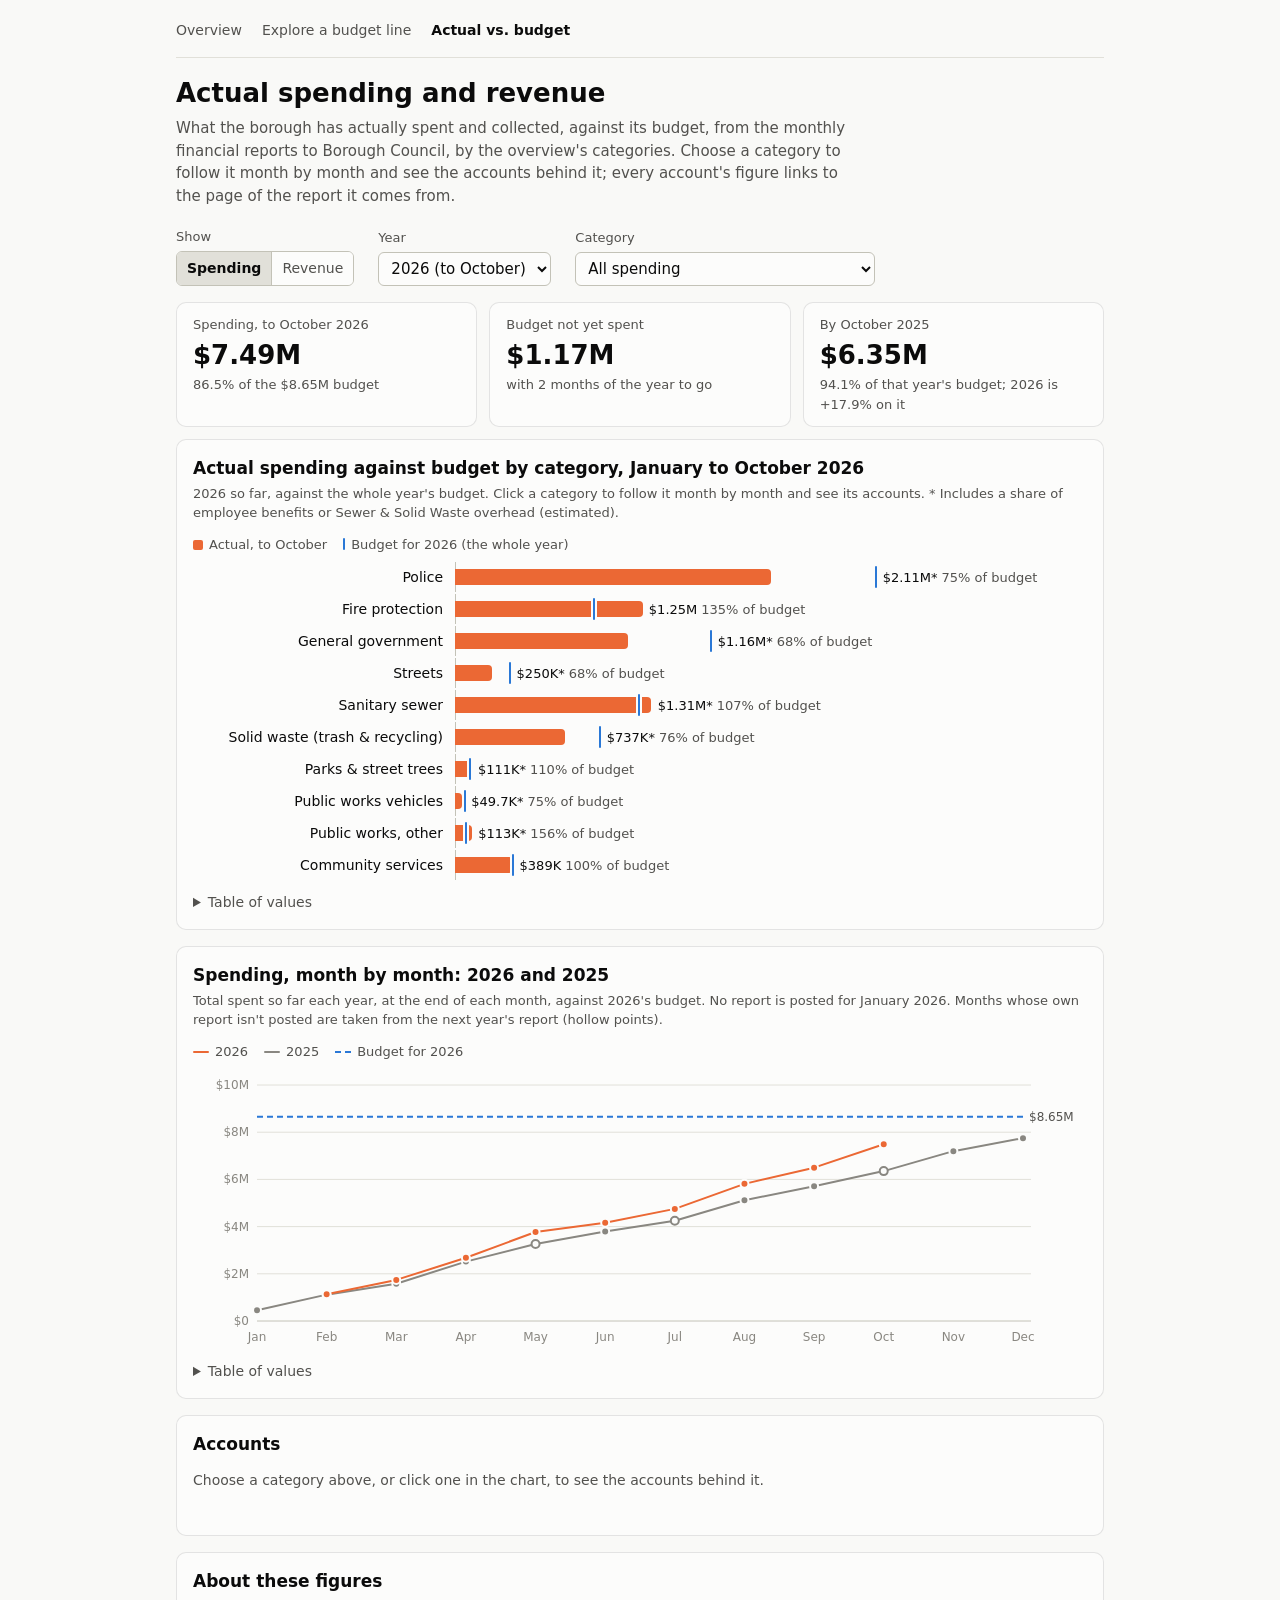
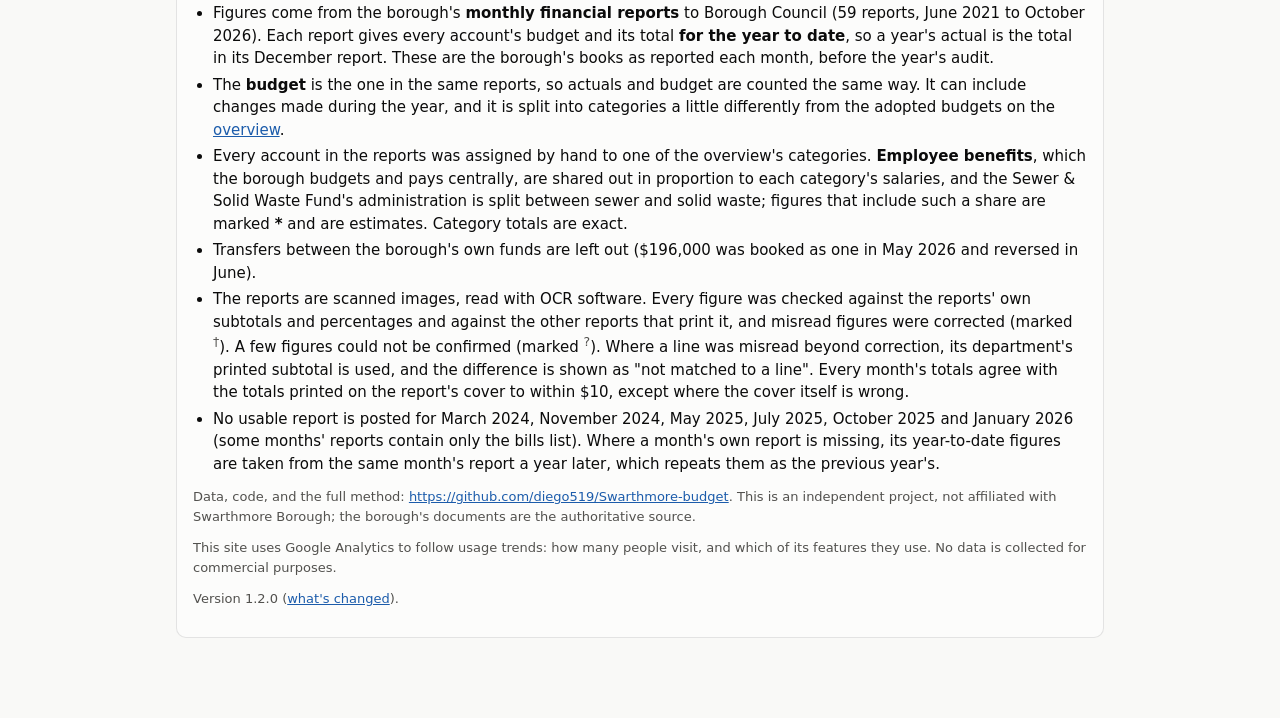
==== commit 2e161bf2: "Release v1.2.0 Co-Authored-By: Claude Opus 5.5 <noreply@anthropic.com>" ====
--- a/docs/actuals.html
+++ b/docs/actuals.html
@@ -295,7 +295,7 @@
     <p class="small">Data, code, and the full method: <a href="https://github.com/diego519/Swarthmore-budget">https://github.com/diego519/Swarthmore-budget</a>. This is an independent
       project, not affiliated with Swarthmore Borough; the borough's documents are the authoritative source.</p>
     <p class="small">This site uses Google Analytics to follow usage trends: how many people visit, and which of its features they use. No data is collected for commercial purposes.</p>
-    <p class="small">Version 1.1.0 (<a href="https://github.com/diego519/Swarthmore-budget/blob/main/CHANGELOG.md">what's changed</a>).</p>
+    <p class="small">Version 1.2.0 (<a href="https://github.com/diego519/Swarthmore-budget/blob/main/CHANGELOG.md">what's changed</a>).</p>
   </section>
 </main>
 
